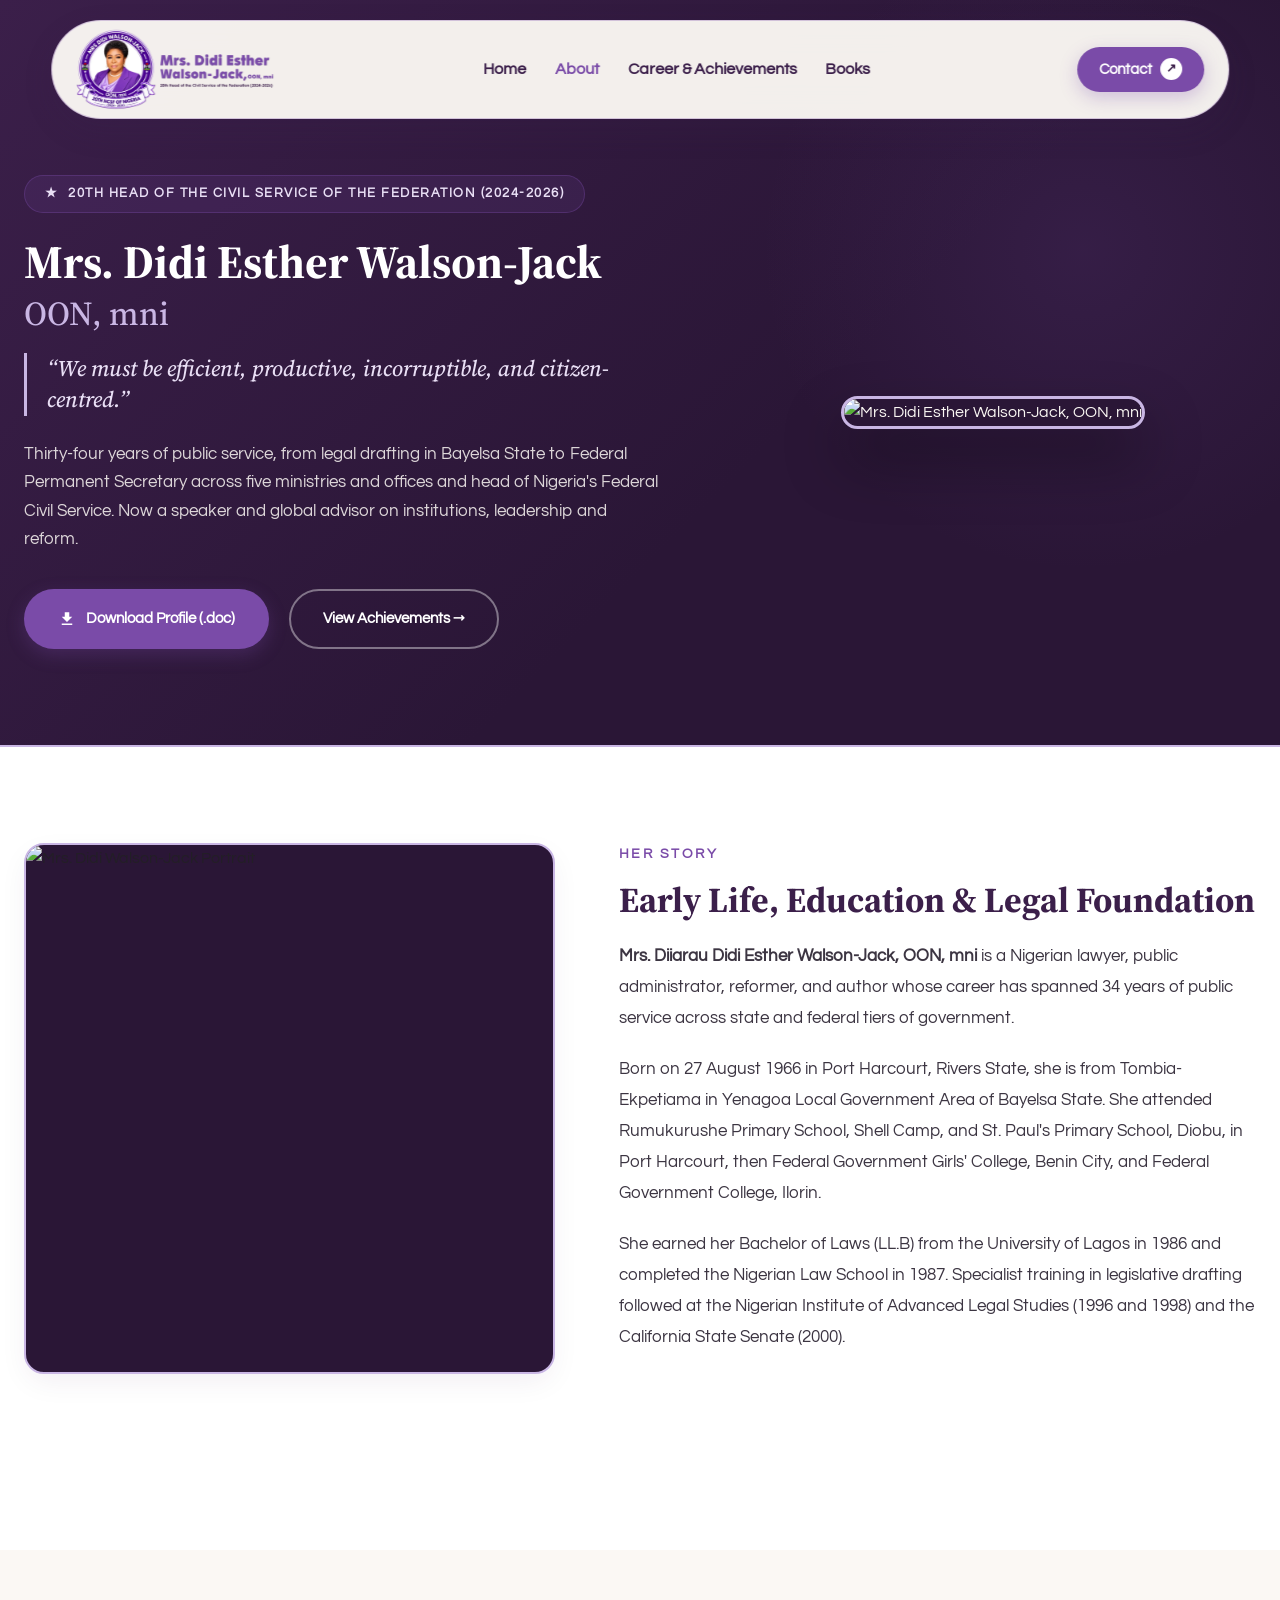
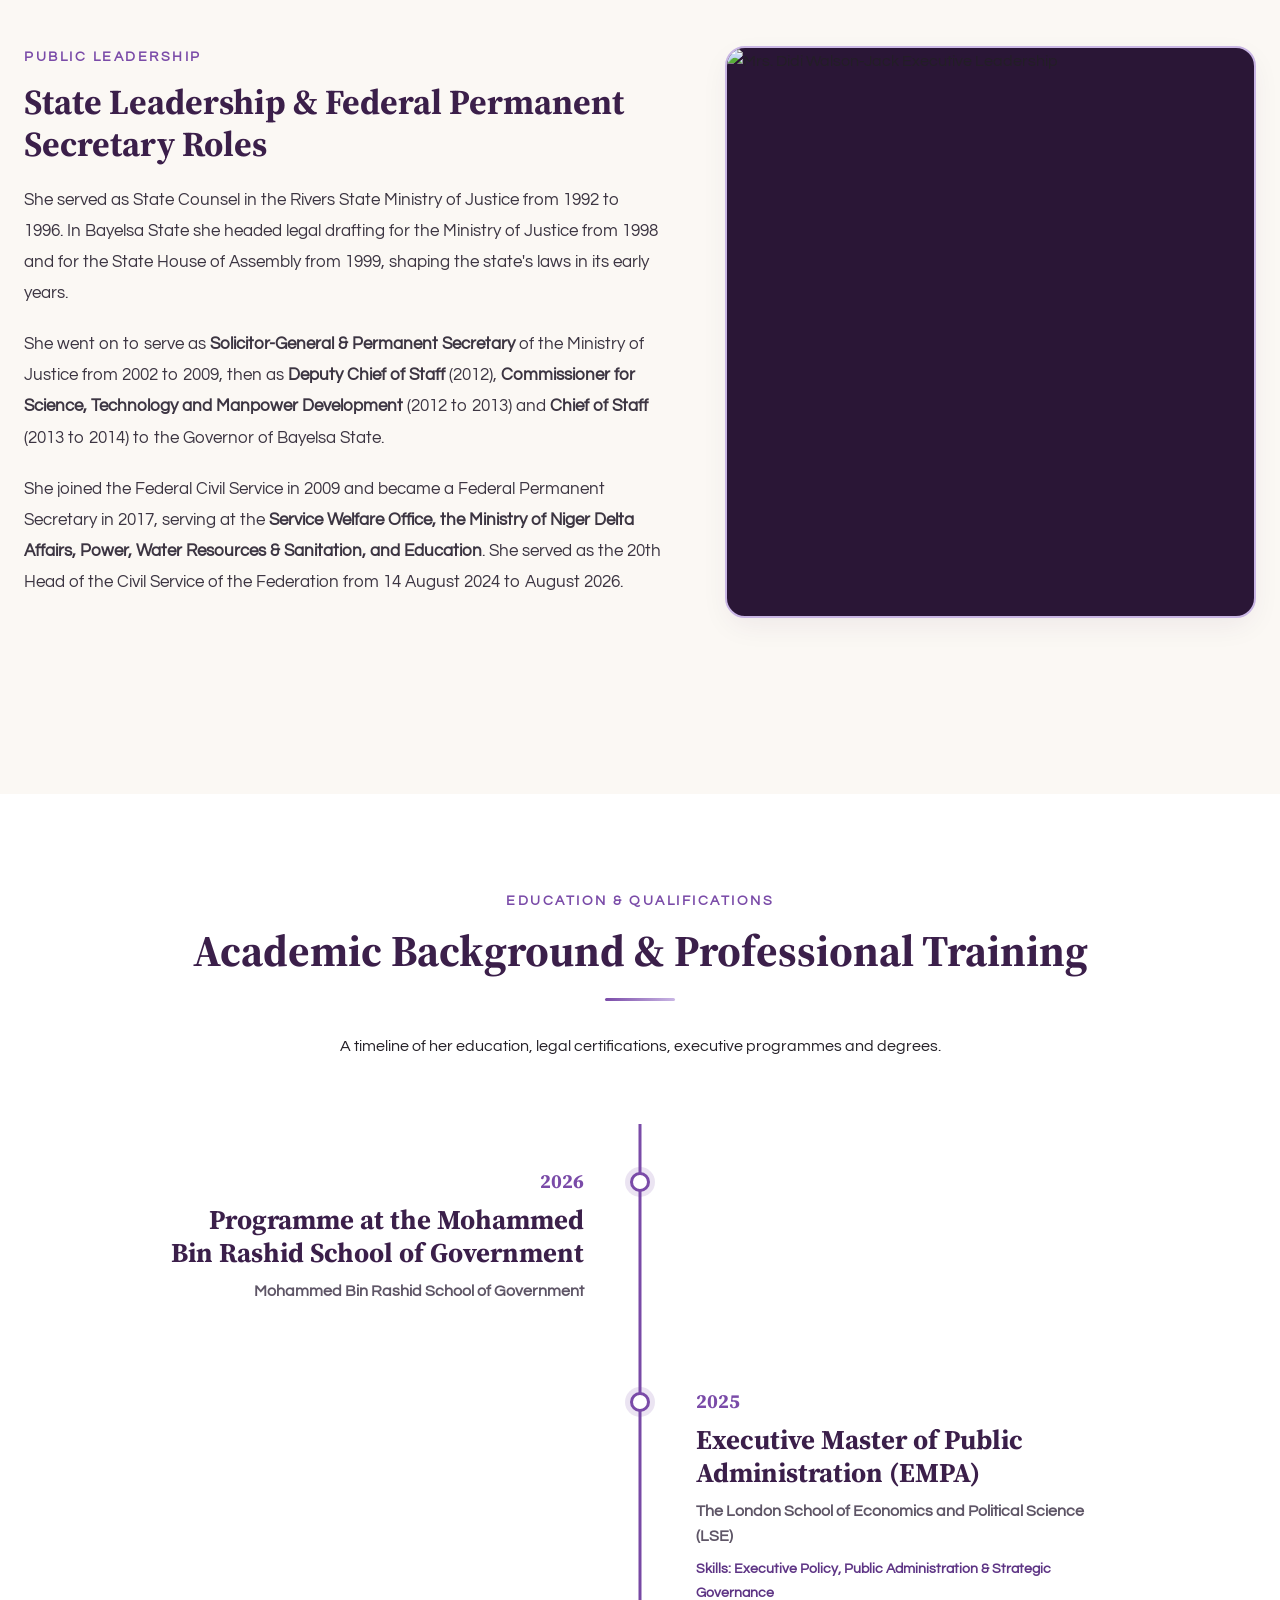
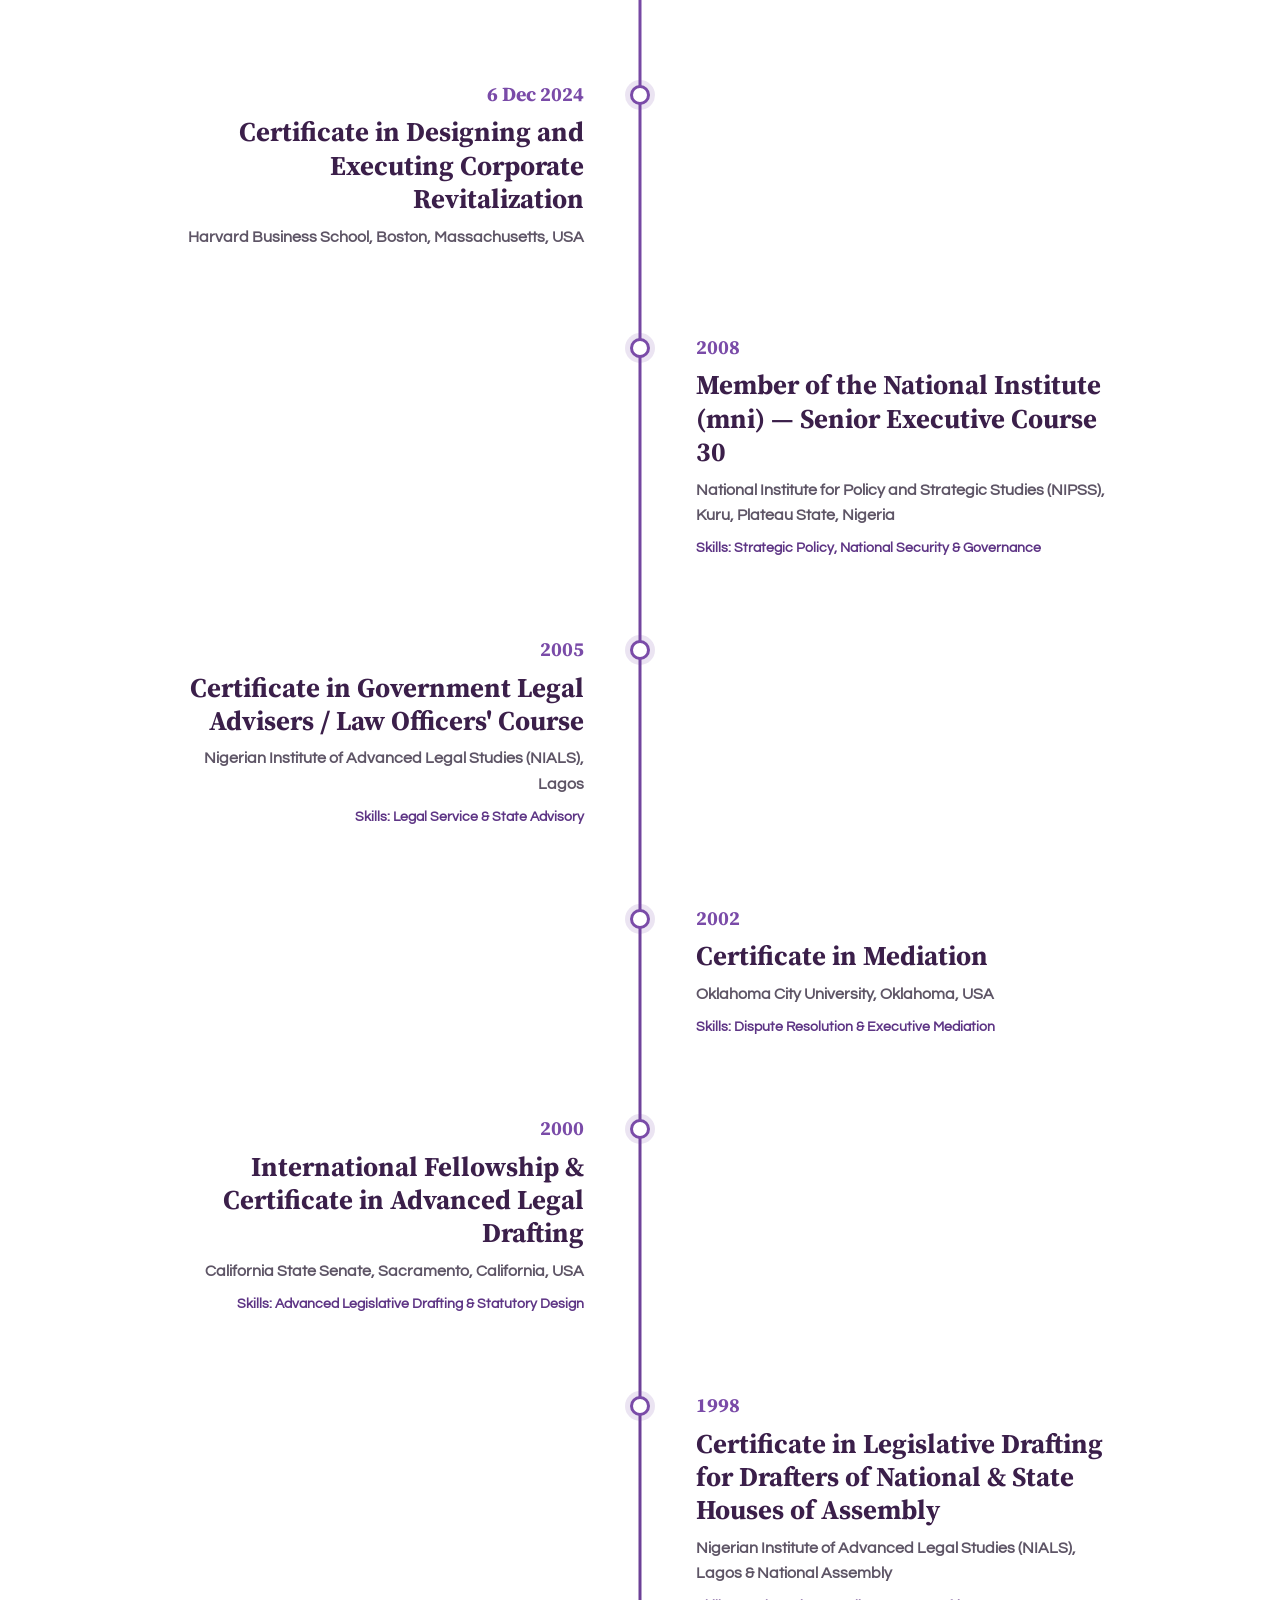
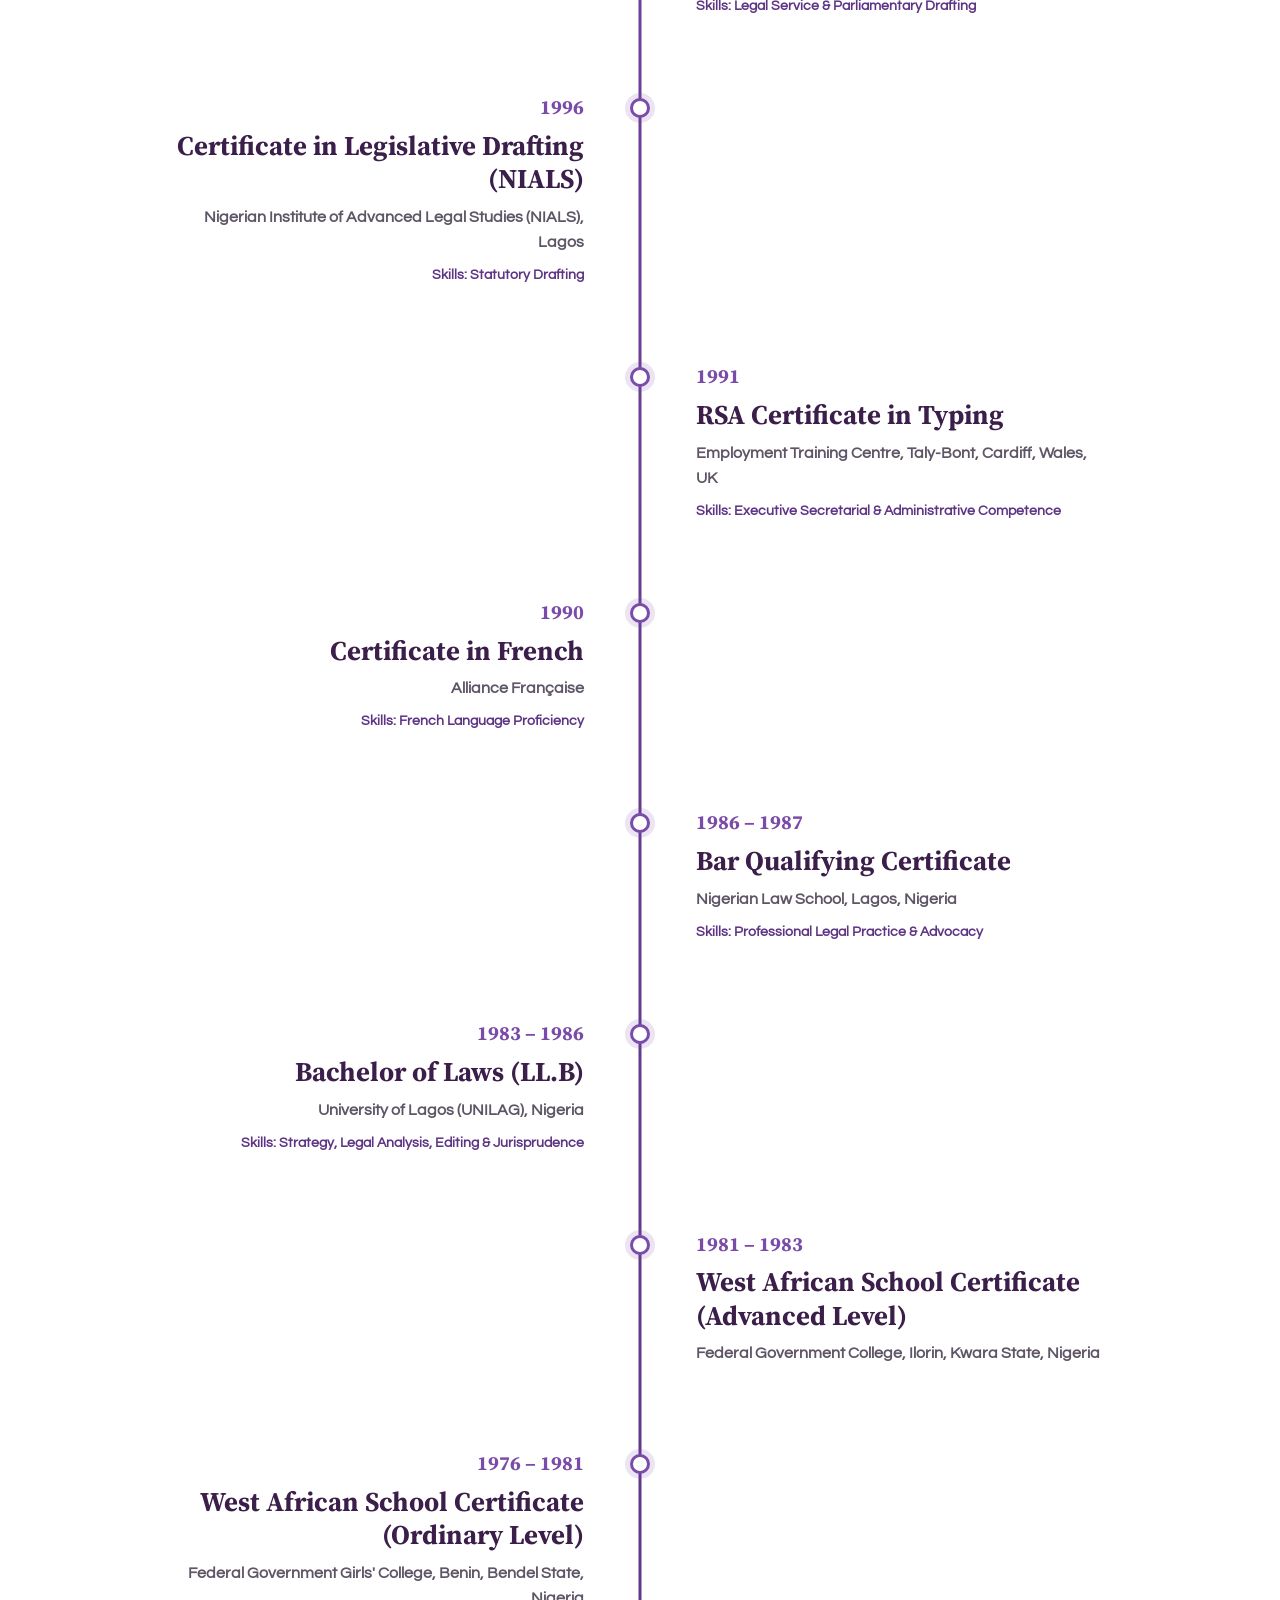
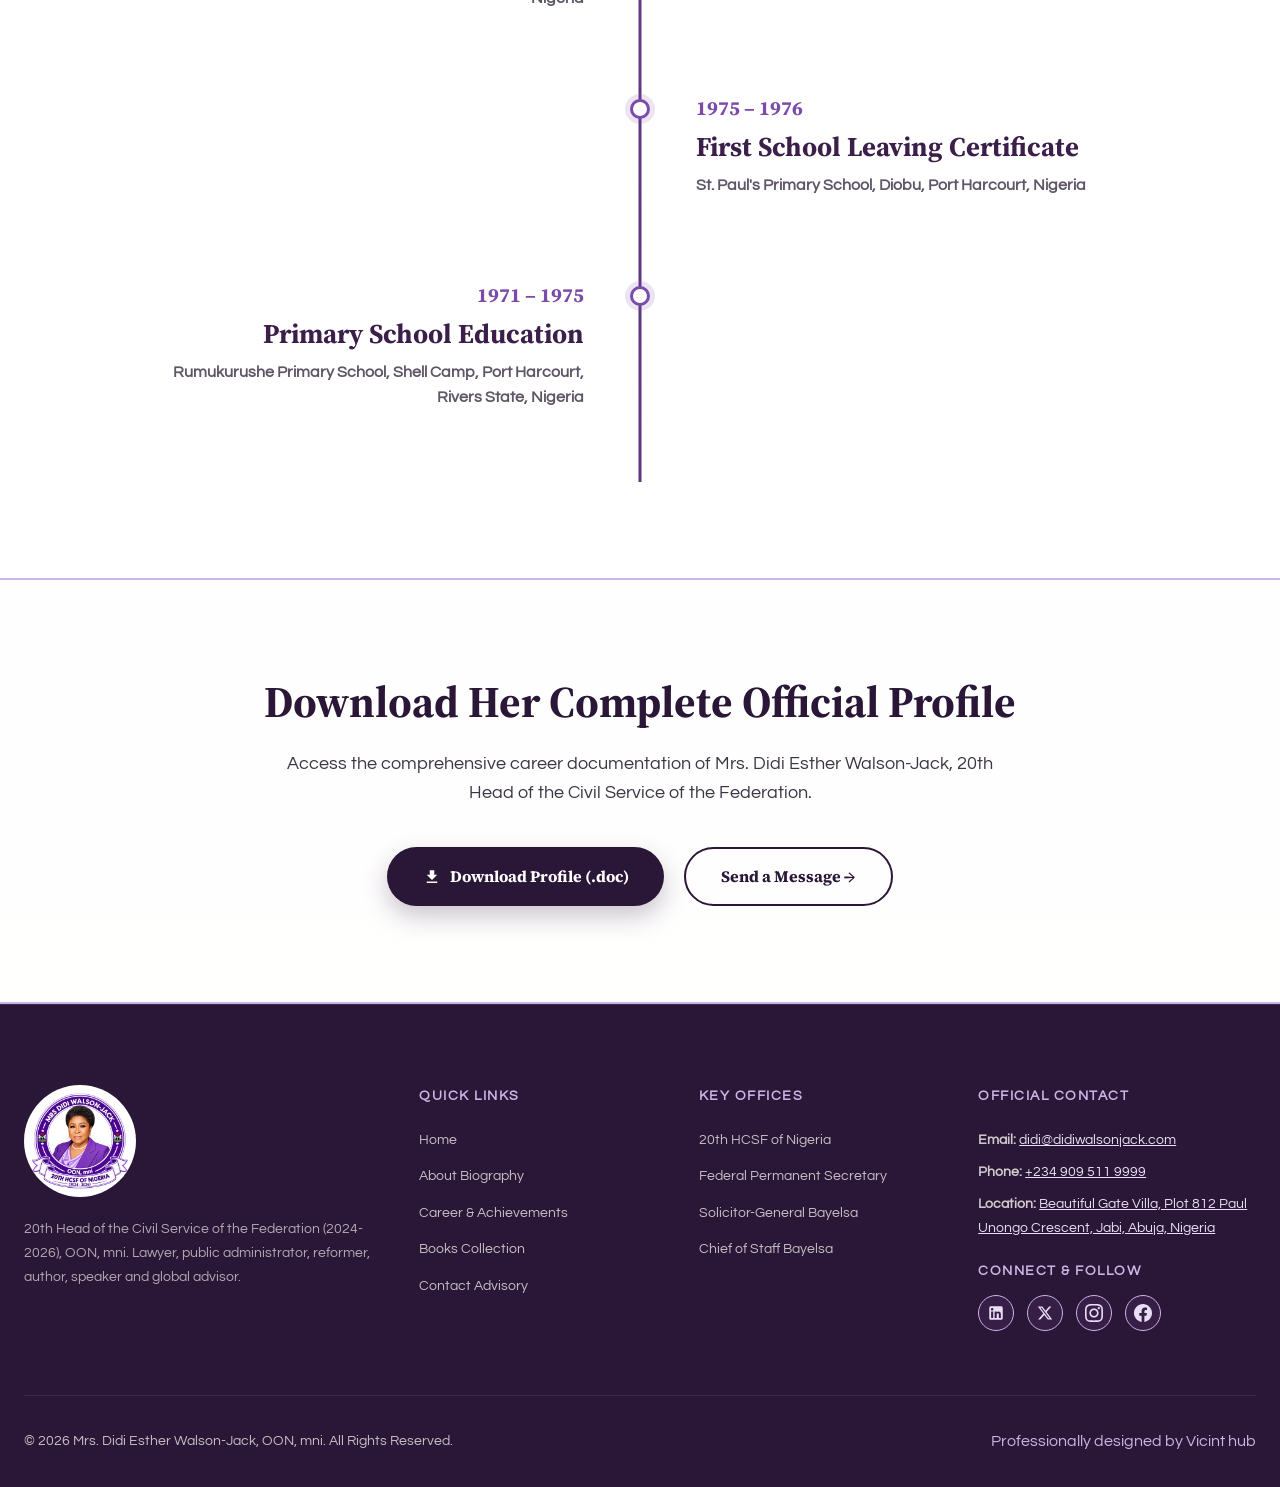
==== about.html @ d2c4a3b8 "Apply approved content corrections, services rewrite and contact details Co-Authored-By: Claude Sonn" ====
<!DOCTYPE html>
<html lang="en">
<head>
  <meta charset="UTF-8" />
  <meta name="viewport" content="width=device-width, initial-scale=1.0" />
  <title>About Mrs. Didi Esther Walson-Jack, OON, mni | 20th Head of the Civil Service of the Federation (2024-2026)</title>

  <!-- FAVICON & WEB CLIP -->
  <link rel="icon" href="/assets/Logos/favicon.ico" sizes="any" />
  <link rel="icon" type="image/png" sizes="32x32" href="/assets/Logos/favicon-32.png" />
  <link rel="icon" type="image/png" sizes="192x192" href="/assets/Logos/favicon-192.png" />
  <link rel="apple-touch-icon" href="/assets/Logos/favicon-180.png" />
  <meta name="description" content="Official biography of Mrs. Didi Esther Walson-Jack, OON, mni, 20th Head of the Civil Service of the Federation of Nigeria (2024-2026). Thirty-four years of public service across state and federal government." />
  <meta name="keywords" content="Didi Walson-Jack biography, HCSF profile, Bayelsa Solicitor-General, Federal Permanent Secretary, NIPSS mni, UNILAG law, LSE, Harvard Business School, Mohammed Bin Rashid School of Government" />

  <!-- Google Fonts: Source Serif 4 (headings) and Questrial (free stand-in for Century Gothic) -->
  <link rel="preconnect" href="https://fonts.googleapis.com">
  <link rel="preconnect" href="https://fonts.gstatic.com" crossorigin>
  <link href="https://fonts.googleapis.com/css2?family=Questrial&family=Source+Serif+4:wght@400;600;700&display=swap" rel="stylesheet">

  <style>
    /* ==========================================================================
       DESIGN SYSTEM & CSS VARIABLES
       ========================================================================== */
    :root {
      /* Rich Emerald Green Primary Theme (#3B1F4A) */
      --navy-primary: #3B1F4A;
      --navy-deep: #2A1636;
      --navy-light: #7A4BA8;

      /* Gold Accent Palette (Preserved) */
      --gold-primary: #7A4BA8;
      --gold-light: #C9B6E4;
      --gold-dark: #5E3585;
      --parchment: #FBF8F4;
      --parchment-light: #FBF8F4;

      /* Secondary Palette */
      --forest-reform: #3B1F4A;
      --deep-rose: #B03A63;
      --niger-blue: #7A4BA8;

      /* Text Colors */
      --text-dark: #231F26;
      --text-muted: #5E5566;

      /* Typography: Source Serif 4 for headings, Century Gothic for body */
      --font-heading: 'Source Serif 4', Georgia, serif;
      --font-body: 'Century Gothic', 'URW Gothic', 'Questrial', 'Avant Garde', sans-serif;
      --transition-smooth: all 0.3s cubic-bezier(0.4, 0, 0.2, 1);
      --shadow-card: 0 10px 30px -5px rgba(59,31,74, 0.08);
      --shadow-hover: 0 20px 40px -10px rgba(59,31,74, 0.16);
      --shadow-gold: 0 10px 25px -5px rgba(122,75,168, 0.25);
    }

    *, *::before, *::after { box-sizing: border-box; margin: 0; padding: 0; }
    html { scroll-behavior: smooth; font-size: 16px; }
    body { font-family: var(--font-body); background-color: var(--parchment-light); color: var(--text-dark); line-height: 1.7; overflow-x: hidden; }
    h1, h2, h3, h4, h5, h6 { font-family: var(--font-heading); font-weight: 700; line-height: 1.2; color: var(--navy-primary); }
    a { color: inherit; text-decoration: none; transition: var(--transition-smooth); }
    img { max-width: 100%; height: auto; display: block; }
    .container { width: 100%; max-width: 1280px; margin: 0 auto; padding: 0 1.5rem; }
    .section { padding: 6rem 0; }
    .bg-parchment { background-color: var(--parchment); }
    .bg-white { background-color: #FFFFFF !important; }
    .text-center { text-align: center; }
    .text-gold { color: var(--gold-primary); }

    .section-subtitle {
      font-size: 0.85rem; font-weight: 700; text-transform: uppercase; letter-spacing: 2.5px; color: var(--gold-primary); margin-bottom: 0.75rem; display: block;
    }
    .section-title { font-size: 2.75rem; color: var(--navy-primary); margin-bottom: 1.25rem; }
    .divider-gold { width: 70px; height: 3px; background: linear-gradient(90deg, var(--gold-primary), var(--gold-light)); margin: 1rem auto 2rem; border-radius: 2px; }

    /* Buttons */
    .btn {
      display: inline-flex; align-items: center; justify-content: center; gap: 0.6rem; padding: 0.95rem 2rem; border-radius: 50px; font-weight: 600; font-size: 0.95rem; cursor: pointer; transition: var(--transition-smooth); border: 2px solid transparent; white-space: nowrap;
    }
    .btn-gold { background: linear-gradient(135deg, var(--gold-primary), var(--gold-dark)); color: #FFFFFF; box-shadow: var(--shadow-gold); }
    .btn-gold:hover { background: linear-gradient(135deg, var(--gold-light), var(--gold-primary)); transform: translateY(-3px); }
    .btn-outline-gold { background: transparent; color: var(--navy-primary); border-color: var(--gold-primary); }
    .btn-outline-gold:hover { background: var(--gold-primary); color: #FFFFFF; transform: translateY(-3px); }
    .btn-outline-white { background: transparent; color: #FFFFFF; border-color: rgba(255, 255, 255, 0.4); }
    .btn-outline-white:hover { background: rgba(255, 255, 255, 0.15); border-color: var(--gold-light); color: var(--gold-light); transform: translateY(-3px); }

    /* Header & Navigation */
    .header {
      position: fixed;
      top: 1.25rem;
      left: 50%;
      transform: translateX(-50%);
      width: 92%;
      max-width: 1200px;
      z-index: 1000;
      background: rgba(42,22,54, 0.94);
      backdrop-filter: blur(16px);
      -webkit-backdrop-filter: blur(16px);
      border: 1.5px solid rgba(122,75,168, 0.4);
      border-radius: 50px;
      padding: 0.6rem 1.75rem;
      box-shadow: 0 20px 40px rgba(0, 0, 0, 0.35), 0 0 20px rgba(122,75,168, 0.15);
      transition: transform 0.4s cubic-bezier(0.4, 0, 0.2, 1), opacity 0.4s ease, background 0.3s ease;
    }

    .header.nav-hidden {
      transform: translate(-50%, -160%);
      opacity: 0;
      pointer-events: none;
    }

    .nav-container { display: flex; align-items: center; justify-content: space-between; width: 100%; height: 52px; padding: 0; }
    .brand-logo { display: flex; align-items: center; gap: 0.85rem; text-decoration: none; }
    .brand-logo-img { width: 185px; height: auto; max-height: 60px; object-fit: contain; }
    .brand-text-title { font-family: var(--font-heading); font-size: 1.2rem; font-weight: 700; color: #FFFFFF; line-height: 1.1; letter-spacing: 0.5px; }
    .brand-text-subtitle { font-size: 0.65rem; font-weight: 600; color: var(--gold-primary); letter-spacing: 1.5px; text-transform: uppercase; margin-top: 1px; }
    .nav-menu { display: flex; align-items: center; gap: 1.8rem; list-style: none; }
    .nav-link { font-size: 1.02rem; font-weight: 600; color: rgba(251,248,244, 0.85); position: relative; padding: 0.3rem 0; transition: var(--transition-smooth); }
    .nav-link:hover, .nav-link.active { color: var(--gold-light); }

    .nav-cta-btn { display: inline-flex; align-items: center; gap: 0.5rem; padding: 0.6rem 1.35rem; border-radius: 50px; background: linear-gradient(135deg, var(--gold-primary), var(--gold-dark)); color: #FFFFFF; font-size: 0.95rem; font-weight: 700; box-shadow: 0 4px 15px rgba(122,75,168, 0.3); transition: var(--transition-smooth); border: none; }
    .nav-cta-btn:hover { background: linear-gradient(135deg, var(--gold-light), var(--gold-primary)); transform: translateY(-2px); box-shadow: 0 8px 20px rgba(122,75,168, 0.45); }
    .nav-cta-icon { width: 22px; height: 22px; border-radius: 50%; background: #FFFFFF; color: var(--navy-primary); display: flex; align-items: center; justify-content: center; font-size: 0.75rem; font-weight: 800; }

    .mobile-toggle { display: none; background: rgba(255,255,255,0.1); border: 1px solid var(--gold-primary); color: var(--gold-light); width: 40px; height: 40px; border-radius: 50%; font-size: 1.2rem; cursor: pointer; align-items: center; justify-content: center; }
    .mobile-drawer { position: fixed; top: 5.5rem; left: 50%; transform: translateX(-50%); width: 90%; max-width: 480px; background: var(--navy-deep); border: 1.5px solid var(--gold-primary); border-radius: 20px; padding: 1.75rem; display: none; flex-direction: column; gap: 1.25rem; z-index: 999; box-shadow: 0 25px 50px rgba(0,0,0,0.6); }
    .mobile-drawer.open { display: flex; }
    @media (max-width: 992px) { .nav-menu { display: none; } .mobile-toggle { display: flex; } }

    /* HERO SECTION */
    .hero {
      padding-top: 140px;
      padding-bottom: 6rem;
      background: linear-gradient(135deg, var(--navy-primary) 0%, #2A1636 60%, var(--navy-deep) 100%);
      color: var(--parchment);
      position: relative;
      overflow: hidden;
      border-bottom: 2px solid var(--gold-primary);
    }

    .hero::before {
      content: '';
      position: absolute;
      top: -10%;
      right: -10%;
      width: 650px;
      height: 650px;
      background: radial-gradient(circle, rgba(122,75,168, 0.14) 0%, transparent 70%);
      pointer-events: none;
    }

    .hero-grid {
      display: grid;
      grid-template-columns: 1.1fr 0.9fr;
      gap: 4rem;
      align-items: center;
    }

    @media (max-width: 992px) {
      .hero-grid {
        grid-template-columns: 1fr;
        gap: 3rem;
        text-align: center;
      }
    }

    .hero-badge {
      display: inline-flex;
      align-items: center;
      gap: 0.6rem;
      padding: 0.45rem 1.25rem;
      border-radius: 50px;
      background: rgba(122,75,168, 0.15);
      border: 1px solid rgba(122,75,168, 0.35);
      color: var(--gold-light);
      font-size: 0.8rem;
      font-weight: 600;
      letter-spacing: 1.5px;
      text-transform: uppercase;
      margin-bottom: 1.5rem;
    }

    .hero-title {
      font-size: 3.5rem;
      font-weight: 700;
      color: #FFFFFF;
      line-height: 1.12;
      margin-bottom: 1.25rem;
    }

    .hero-title span {
      color: var(--gold-primary);
      display: block;
      font-weight: 500;
      font-size: 2.1rem;
      margin-top: 0.4rem;
    }

    @media (max-width: 768px) {
      .hero-title { font-size: 2.5rem; }
      .hero-title span { font-size: 1.6rem; }
    }

    .hero-tagline {
      font-family: var(--font-heading);
      font-size: 1.4rem;
      font-style: italic;
      color: var(--gold-light);
      margin-bottom: 1.5rem;
      line-height: 1.4;
      border-left: 3px solid var(--gold-primary);
      padding-left: 1.25rem;
    }

    @media (max-width: 992px) {
      .hero-tagline {
        border-left: none;
        border-bottom: 2px solid var(--gold-primary);
        padding-bottom: 1rem;
        padding-left: 0;
      }
    }

    .hero-bio {
      font-size: 1.05rem;
      color: rgba(251,248,244, 0.85);
      margin-bottom: 2.2rem;
      max-width: 640px;
    }

    .hero-cta-group {
      display: flex;
      flex-wrap: wrap;
      gap: 1.25rem;
    }

    @media (max-width: 992px) {
      .hero-cta-group { justify-content: center; }
    }

    /* Hero Portrait Frame */
    .portrait-wrapper {
      position: relative;
      max-width: 460px;
      margin: 0 auto;
    }

    .portrait-card {
      position: relative;
      border-radius: 24px;
      overflow: hidden;
      border: 3px solid var(--gold-primary);
      box-shadow: 0 30px 60px rgba(0, 0, 0, 0.4);
      background: var(--navy-deep);
    }

    .portrait-img {
      width: 100%;
      height: 560px;
      object-fit: cover;
      object-position: center 15%;
      transition: var(--transition-smooth);
    }

    .portrait-card:hover .portrait-img {
      transform: scale(1.03);
    }

    /* Floating Stats Pill */
    .floating-pill {
      position: absolute;
      bottom: -25px;
      left: -25px;
      background: rgba(42,22,54, 0.96);
      backdrop-filter: blur(12px);
      border: 1.5px solid var(--gold-primary);
      padding: 1.1rem 1.6rem;
      border-radius: 18px;
      box-shadow: 0 15px 35px rgba(0,0,0,0.4);
      display: flex;
      align-items: center;
      gap: 1rem;
    }

    @media (max-width: 576px) {
      .floating-pill {
        position: relative;
        bottom: 0;
        left: 0;
        margin-top: 1.5rem;
        justify-content: center;
      }
    }

    .floating-pill-number {
      font-family: var(--font-heading);
      font-size: 2.4rem;
      font-weight: 700;
      color: var(--gold-primary);
      line-height: 1;
    }

    .floating-pill-text {
      font-size: 0.78rem;
      font-weight: 600;
      color: var(--parchment);
      text-transform: uppercase;
      letter-spacing: 1px;
      line-height: 1.3;
    }

    /* Profile Alternating Section Layout */
    .profile-section-grid {
      display: grid; grid-template-columns: 1fr 1.2fr; gap: 4rem; align-items: stretch; margin-bottom: 5rem;
    }
    .profile-section-grid.reverse {
      grid-template-columns: 1.2fr 1fr;
    }
    @media (max-width: 992px) {
      .profile-section-grid, .profile-section-grid.reverse {
        grid-template-columns: 1fr; gap: 3rem; align-items: flex-start;
      }
    }

    .profile-img-card {
      position: relative; border-radius: 20px; overflow: hidden; border: 2px solid var(--gold-primary); box-shadow: var(--shadow-card); background: var(--navy-deep); height: 100%; min-height: 420px; display: flex;
    }
    .profile-img-card img {
      width: 100%; height: 100%; object-fit: cover; object-position: center top; transition: var(--transition-smooth);
    }
    .profile-img-card:hover img { transform: scale(1.03); }

    .profile-content-card {
      background: transparent; border-radius: 0; padding: 0; box-shadow: none; border: none; display: flex; flex-direction: column; justify-content: center;
    }
    .profile-paragraph { font-size: 1.05rem; color: #3C3542; margin-bottom: 1.25rem; line-height: 1.85; }

    /* ==========================================================================
       EDUCATION VERTICAL CENTER LINE TIMELINE (PURE WHITE BACKGROUND)
       ========================================================================== */
    .edu-timeline-section {
      background-color: #FFFFFF !important;
      padding: 6rem 0;
      position: relative;
    }

    .edu-timeline-wrapper {
      position: relative;
      max-width: 1050px;
      margin: 4rem auto 0;
      padding: 1rem 0;
    }

    /* Center Vertical Line */
    .edu-timeline-wrapper::before {
      content: '';
      position: absolute;
      top: 0;
      bottom: 0;
      left: 50%;
      width: 3px;
      background: linear-gradient(180deg, var(--gold-primary) 0%, var(--gold-dark) 100%);
      transform: translateX(-50%);
    }

    .edu-timeline-row {
      position: relative;
      width: 50%;
      padding: 1.5rem 3.5rem;
      margin-bottom: 1.5rem;
    }

    .edu-timeline-row.left {
      left: 0;
      text-align: right;
    }

    .edu-timeline-row.right {
      left: 50%;
      text-align: left;
    }

    /* Circle Node Markers on Center Line */
    .edu-timeline-row::after {
      content: '';
      position: absolute;
      top: 2rem;
      width: 20px;
      height: 20px;
      border-radius: 50%;
      background: #FFFFFF;
      border: 3.5px solid var(--gold-primary);
      box-shadow: 0 0 0 5px rgba(122,75,168, 0.15);
      z-index: 2;
    }

    .edu-timeline-row.left::after {
      right: -10px;
    }

    .edu-timeline-row.right::after {
      left: -10px;
    }

    /* Content Styling */
    .edu-row-year {
      font-family: var(--font-heading);
      font-size: 1.25rem;
      font-weight: 700;
      color: var(--gold-primary);
      display: inline-block;
      margin-bottom: 0.3rem;
    }

    .edu-row-title {
      font-family: var(--font-heading);
      font-size: 1.7rem;
      font-weight: 700;
      color: var(--navy-primary);
      line-height: 1.22;
      margin-bottom: 0.6rem;
    }

    .edu-row-institution {
      font-size: 0.98rem;
      font-weight: 600;
      color: #5E5566;
      line-height: 1.6;
      margin-bottom: 0.5rem;
    }

    .edu-row-details {
      font-size: 0.88rem;
      color: var(--gold-dark);
      font-weight: 600;
    }

    /* Responsive adjustments */
    @media (max-width: 850px) {
      .edu-timeline-wrapper::before {
        left: 24px;
      }

      .edu-timeline-row {
        width: 100%;
        padding-left: 65px;
        padding-right: 1.5rem;
        text-align: left !important;
      }

      .edu-timeline-row.left, .edu-timeline-row.right {
        left: 0;
      }

      .edu-timeline-row.left::after, .edu-timeline-row.right::after {
        left: 14px;
        right: auto;
      }
    }

    /* CALL TO ACTION BANNER (BACKGROUND IMAGE WITH WHITE OVERLAY) */
    .cta-banner {
      position: relative;
      background-image: url('https://res.cloudinary.com/pwkdspnn/image/upload/f_auto,q_auto:good,w_1000/v1787829049/mrs_didi-_croped_landscape.webp');
      background-size: cover;
      background-position: center 30%;
      background-repeat: no-repeat;
      padding: 6rem 0;
      text-align: center;
      border-top: 2px solid var(--gold-primary);
      border-bottom: 2px solid var(--gold-primary);
      overflow: hidden;
    }

    .cta-banner::before {
      content: '';
      position: absolute;
      top: 0;
      left: 0;
      right: 0;
      bottom: 0;
      background: linear-gradient(180deg, rgba(255, 255, 255, 0.88) 0%, rgba(255, 255, 255, 0.94) 100%);
      z-index: 1;
    }

    .cta-banner .container {
      position: relative;
      z-index: 2;
    }

    .cta-title {
      font-family: var(--font-heading);
      font-size: 2.75rem;
      font-weight: 700;
      color: #2A1636;
      margin-bottom: 1.25rem;
    }

    @media (max-width: 768px) {
      .cta-title { font-size: 2.1rem; }
    }

    .cta-text {
      font-size: 1.15rem;
      color: #3C3542;
      max-width: 720px;
      margin: 0 auto 2.5rem;
      line-height: 1.6;
    }

    .cta-btn-primary {
      background: #2A1636;
      color: #FFFFFF;
      padding: 0.85rem 2.2rem;
      border-radius: 50px;
      font-family: var(--font-heading);
      font-weight: 700;
      font-size: 1rem;
      text-decoration: none;
      box-shadow: 0 10px 25px rgba(42,22,54, 0.25);
      transition: var(--transition-smooth);
      display: inline-flex;
      align-items: center;
      gap: 0.6rem;
    }

    .cta-btn-primary:hover {
      background: #2A1636;
      transform: translateY(-3px);
      box-shadow: 0 15px 30px rgba(42,22,54, 0.35);
      color: #FFFFFF;
    }

    .cta-btn-secondary {
      background: transparent;
      color: #2A1636;
      border: 2px solid #2A1636;
      padding: 0.85rem 2.2rem;
      border-radius: 50px;
      font-family: var(--font-heading);
      font-weight: 700;
      font-size: 1rem;
      text-decoration: none;
      transition: var(--transition-smooth);
      display: inline-flex;
      align-items: center;
      gap: 0.6rem;
    }

    .cta-btn-secondary:hover {
      background: #2A1636;
      color: #FFFFFF;
      transform: translateY(-3px);
    }

    /* Footer */
    .footer { background: #2A1636; color: rgba(251,248,244, 0.7); padding-top: 5rem; padding-bottom: 2rem; font-size: 0.9rem; border-top: 1px solid rgba(122,75,168, 0.3); }
    .footer-grid { display: grid; grid-template-columns: 1.5fr 1fr 1fr 1.2fr; gap: 3rem; margin-bottom: 4rem; }
    @media (max-width: 992px) { .footer-grid { grid-template-columns: 1fr 1fr; } }
    @media (max-width: 576px) { .footer-grid { grid-template-columns: 1fr; } }
    .footer-links { list-style: none; display: flex; flex-direction: column; gap: 0.75rem; }
    .footer-link { color: rgba(251,248,244, 0.75); }
    .footer-link:hover { color: var(--gold-light); }
  
    /* PARAGRAPH FONT WEIGHT INCREASED BY +100 (REGULAR 400 -> MEDIUM 500 / SEMI-BOLD 600) */
    body {
      font-weight: 500 !important;
    }
    p, .intro-paragraph, .card-hero-desc, .cta-text, .hero-slide-desc, .footer-brand-desc, .section-desc, .value-card p, .timeline-desc, .product-desc, .lead-paragraph, li {
      font-weight: 500 !important;
    }
    .intro-paragraph, .card-hero-desc, .lead-paragraph {
      font-weight: 600 !important;
    }

    
</style>
<style>
    /* GLOBAL WRAPPER FULL-FIT IMAGE FIX */
    .advisory-bento-img-box, .marquee-card, .intro-img-frame, .featured-book-img-box, .contact-portrait-frame, .portrait-frame {
      display: flex !important;
      flex-direction: column !important;
    }
    .advisory-bento-img, .marquee-img, .intro-img, .featured-book-img, .contact-portrait-img, .portrait-img {
      width: 100% !important;
      height: 100% !important;
      min-height: 100% !important;
      object-fit: cover !important;
      display: block !important;
      flex: 1 1 100% !important;
    }
</style>
  <!-- SEO & AEO META TAGS -->
  <link rel="canonical" href="https://didiwalsonjack.com/about" />
  <meta property="og:site_name" content="Mrs. Didi Esther Walson-Jack, OON, mni | Official Website" />
  <meta property="og:type" content="website" />
  <meta property="og:title" content="About Her & Public Leadership Journey | Mrs. Didi Walson-Jack, OON, mni" />
  <meta property="og:description" content="Explore the 34-year public service journey of Mrs. Didi Esther Walson-Jack, OON, mni, 20th Head of the Civil Service of the Federation of Nigeria (2024-2026), former Permanent Secretary, Solicitor-General, and Chief of Staff." />
  <meta property="og:url" content="https://didiwalsonjack.com/about" />
  <meta property="og:image" content="https://res.cloudinary.com/pwkdspnn/image/upload/f_auto,q_auto:good,w_1000/v1787818879/IMG_1929_h6dhus.webp" />
  <meta name="twitter:card" content="summary_large_image" />
  <meta name="twitter:site" content="@Didi_WalsonJack" />
  <meta name="twitter:title" content="About Her & Public Leadership Journey | Mrs. Didi Walson-Jack, OON, mni" />
  <meta name="twitter:description" content="Explore the 34-year public service journey of Mrs. Didi Esther Walson-Jack, OON, mni, 20th Head of the Civil Service of the Federation of Nigeria (2024-2026), former Permanent Secretary, Solicitor-General, and Chief of Staff." />
  <meta name="twitter:image" content="https://res.cloudinary.com/pwkdspnn/image/upload/f_auto,q_auto:good,w_1000/v1787818879/IMG_1929_h6dhus.webp" />

  <!-- SCHEMA.ORG JSON-LD STRUCTURED DATA (AEO & AI ENGINE OPTIMIZATION) -->
  <script type="application/ld+json">
  {
  "@context": "https://schema.org",
  "@type": "Person",
  "name": "Mrs. Didi Esther Walson-Jack, OON, mni",
  "alternateName": "Didi Walson-Jack",
  "jobTitle": "Former Head of the Civil Service of the Federation of Nigeria (2024-2026)",
  "alumniOf": [
    {"@type": "CollegeOrUniversity", "name": "University of Lagos"},
    {"@type": "CollegeOrUniversity", "name": "London School of Economics and Political Science"}
  ],
  "description": "20th Head of the Civil Service of the Federation of Nigeria (2024-2026). Lawyer, public administrator, reformer, author, speaker and global advisor with 34 years of public service.",
  "url": "https://didiwalsonjack.com/",
  "image": "https://res.cloudinary.com/pwkdspnn/image/upload/f_auto,q_auto:good,w_1000/v1787818879/IMG_1929_h6dhus.webp",
  "knowsAbout": [
    "Public Sector Transformation",
    "Federal Civil Service Reform",
    "Paperless System Implementation",
    "Service-Wise GPT AI Assistant",
    "FCSSIP25 Strategic Plan",
    "Executive Governance & Policy Advisory",
    "Executive Leadership Development"
  ],
  "sameAs": [
    "https://x.com/Didi_WalsonJack",
    "https://www.linkedin.com/in/didi-esther-walson-jack-mcipm-oon-mni-7285a22a6/",
    "https://www.facebook.com/didi.walsonjack/"
  ]
}
  </script>
<style>

    

</style>
<style>

    

</style>
<style>

    

</style>
  <style id="brand-overrides">
    /* ==========================================================================
       BRAND OVERRIDES (docs/BRAND.md): aubergine / amethyst palette, no gold.
       Dark sections re-point the accent tokens to lilac so text stays readable.
       ========================================================================== */
    :root { --aubergine:#3B1F4A; --night:#2A1636; --amethyst:#7A4BA8; --lilac:#C9B6E4; --mist:#E9DFF5; --blush:#F8E4EC; --rose:#B03A63; --ivory:#FBF8F4; --ink:#231F26; --ink-muted:#5E5566; }
    .hero, .page-banner, .footer, .cta-banner, .marquee-section, .portrait-card, .profile-img-card, .quote-banner-card,
    .hcsf-flagship-card, .card-bg-emerald, .bg-navy, .featured-book-img-box, .featured-cover-box, .product-cover-frame,
    .mobile-drawer, .stats-band, .stat-band { --gold-primary:#C9B6E4; --gold-light:#E9DFF5; --gold-dark:#C9B6E4; }
    /* Header: light pill so the lockup sits on ivory, as the brand book requires */
    .header { background: rgba(251,248,244,0.96); border: 1.5px solid rgba(122,75,168,0.28); box-shadow: 0 12px 30px rgba(59,31,74,0.16); padding: 0.45rem 1.5rem; }
    .nav-container { height: auto; min-height: 64px; }
    .brand-logo-img { width: 200px; max-width: 200px; max-height: none; height: auto; }
    .nav-link { color: var(--aubergine); }
    .nav-link:hover, .nav-link.active { color: var(--amethyst); }
    .mobile-toggle { background: #FFFFFF; border: 1px solid var(--amethyst); color: var(--aubergine); }
    .mobile-drawer { background: var(--ivory); border: 1.5px solid var(--amethyst); }
    .mobile-drawer .nav-link { color: var(--aubergine); }
    .hero, .page-banner { padding-top: 175px; }
    .btn-gold, .nav-cta-btn, .btn-pill-gold, .contact-submit-btn { background: #7A4BA8; color: #FFFFFF; box-shadow: 0 6px 18px rgba(122,75,168,0.28); }
    .btn-gold:hover, .nav-cta-btn:hover { background: #5E3585; color: #FFFFFF; }
    .footer-logo-disc { display: inline-flex; align-items: center; justify-content: center; width: 112px; height: 112px; border-radius: 50%; background: #FFFFFF; margin-bottom: 1.25rem; }
    .footer-logo-disc img { width: 96px; height: 96px; object-fit: contain; }
    .hero-title { font-size: 2.9rem; }
    @media (max-width: 768px) { .hero-title { font-size: 2.2rem; } }
    @media (max-width: 600px) { .nav-cta-btn { display: none; } .header { padding: 0.4rem 1rem; } .brand-logo-img { width: 170px; max-width: 170px; } }
    :focus-visible { outline: 2px solid var(--amethyst); outline-offset: 2px; }
  </style>
</head>
<body>

  <!-- HEADER -->
  <header class="header" id="navbar">
    <div class="container nav-container">
      <a href="/" class="brand-logo">
        <img decoding="async" src="/assets/Logos/walson-jack-lockup-horizontal.png" alt="Mrs. Didi Esther Walson-Jack, OON, mni — 20th Head of the Civil Service of the Federation (2024-2026)" class="brand-logo-img" width="200" height="83" />
      </a>

      <ul class="nav-menu">
        <li><a href="/" class="nav-link">Home</a></li>
        <li><a href="/about" class="nav-link active">About</a></li>
        <li><a href="/career" class="nav-link">Career & Achievements</a></li>
        <li><a href="/books" class="nav-link">Books</a></li>
      </ul>

      <div style="display: flex; align-items: center; gap: 0.8rem;">
        <a href="/contact" class="nav-cta-btn">
          Contact
          <span class="nav-cta-icon">↗</span>
        </a>
        <button class="mobile-toggle" id="mobileToggleBtn" aria-label="Toggle Menu">☰</button>
      </div>
    </div>

    <div class="mobile-drawer" id="mobileDrawer">
      <a href="/" class="nav-link">Home</a>
      <a href="/about" class="nav-link active">About</a>
      <a href="/career" class="nav-link">Career & Achievements</a>
      <a href="/books" class="nav-link">Books</a>
      <a href="/contact" class="btn btn-gold" style="text-align: center; margin-top: 1rem;">Contact ↗</a>
    </div>
  </header>

  <main>
    <!-- HERO SECTION -->
    <section class="hero">
      <div class="container">
        <div class="hero-grid">
          <div>
            <div class="hero-badge">
              <span>★</span> 20th Head of the Civil Service of the Federation (2024-2026)
            </div>
            <h1 class="hero-title">
              Mrs. Didi Esther Walson-Jack
              <span>OON, mni</span>
            </h1>
            <p class="hero-tagline">
              “We must be efficient, productive, incorruptible, and citizen-centred.”
            </p>
            <p class="hero-bio">
              Thirty-four years of public service, from legal drafting in Bayelsa State to Federal Permanent Secretary across five ministries and offices and head of Nigeria's Federal Civil Service. Now a speaker and global advisor on institutions, leadership and reform.
            </p>
            <div class="hero-cta-group">
              <a href="Profile of Mrs. Didi Walson-Jack - 13072026.doc" download class="btn btn-gold">
                <svg viewBox="0 0 24 24" style="width: 18px; height: 18px; fill: currentColor;"><path d="M19 9h-4V3H9v6H5l7 7 7-7zM5 18v2h14v-2H5z"/></svg>
                Download Profile (.doc)
              </a>
              <a href="/career" class="btn btn-outline-white">View Achievements →</a>
            </div>
          </div>

          <div class="portrait-wrapper">
            <div class="portrait-card">
              <!-- Primary Personal Portrait - Centered Framing -->
              <img decoding="async" src="https://res.cloudinary.com/pwkdspnn/image/upload/f_auto,q_auto:good,w_1000/v1787818879/IMG_1929_h6dhus.webp" alt="Mrs. Didi Esther Walson-Jack, OON, mni" class="portrait-img" />
            </div>
          </div>
        </div>
      </div>
    </section>

    

    <!-- SECTION 1 (Image Left / Text Right) -->
    <section class="section" style="background-color: #FFFFFF;">
      <div class="container">
        <div class="profile-section-grid">
          <div class="profile-img-card">
            <!-- Verified Cloudinary Portrait -->
            <img decoding="async" src="https://res.cloudinary.com/pwkdspnn/image/upload/f_auto,q_auto:good,w_1000/IMG_1939_lodyhv.webp" alt="Mrs. Didi Walson-Jack Portrait" />
          </div>

          <div class="profile-content-card">
            <span class="section-subtitle">Her Story</span>
            <h2 style="font-size: 2.2rem; color: var(--navy-primary); margin-bottom: 1.25rem;">
              Early Life, Education & Legal Foundation
            </h2>
            <p class="profile-paragraph">
              <strong>Mrs. Diiarau Didi Esther Walson-Jack, OON, mni</strong> is a Nigerian lawyer, public administrator, reformer, and author whose career has spanned 34 years of public service across state and federal tiers of government.
            </p>
            <p class="profile-paragraph">
              Born on 27 August 1966 in Port Harcourt, Rivers State, she is from Tombia-Ekpetiama in Yenagoa Local Government Area of Bayelsa State. She attended Rumukurushe Primary School, Shell Camp, and St. Paul's Primary School, Diobu, in Port Harcourt, then Federal Government Girls' College, Benin City, and Federal Government College, Ilorin.
            </p>
            <p class="profile-paragraph">
              She earned her Bachelor of Laws (LL.B) from the University of Lagos in 1986 and completed the Nigerian Law School in 1987. Specialist training in legislative drafting followed at the Nigerian Institute of Advanced Legal Studies (1996 and 1998) and the California State Senate (2000).
            </p>
          </div>
        </div>
      </div>
    </section>

    <!-- SECTION 2 (Text Left / Image Right) -->
    <section class="section bg-parchment">
      <div class="container">
        <div class="profile-section-grid reverse">
          <div class="profile-content-card">
            <span class="section-subtitle">Public Leadership</span>
            <h2 style="font-size: 2.2rem; color: var(--navy-primary); margin-bottom: 1.25rem;">
              State Leadership & Federal Permanent Secretary Roles
            </h2>
            <p class="profile-paragraph">
              She served as State Counsel in the Rivers State Ministry of Justice from 1992 to 1996. In Bayelsa State she headed legal drafting for the Ministry of Justice from 1998 and for the State House of Assembly from 1999, shaping the state's laws in its early years.
            </p>
            <p class="profile-paragraph">
              She went on to serve as <strong>Solicitor-General &amp; Permanent Secretary</strong> of the Ministry of Justice from 2002 to 2009, then as <strong>Deputy Chief of Staff</strong> (2012), <strong>Commissioner for Science, Technology and Manpower Development</strong> (2012 to 2013) and <strong>Chief of Staff</strong> (2013 to 2014) to the Governor of Bayelsa State.
            </p>
            <p class="profile-paragraph">
              She joined the Federal Civil Service in 2009 and became a Federal Permanent Secretary in 2017, serving at the <strong>Service Welfare Office, the Ministry of Niger Delta Affairs, Power, Water Resources &amp; Sanitation, and Education</strong>. She served as the 20th Head of the Civil Service of the Federation from 14 August 2024 to August 2026.
            </p>
          </div>

          <div class="profile-img-card">
            <!-- Verified Cloudinary Portrait -->
            <img decoding="async" src="https://res.cloudinary.com/pwkdspnn/image/upload/f_auto,q_auto:good,w_1000/IMG_1937_uvs4yz.webp" alt="Mrs. Didi Walson-Jack Executive Leadership" />
          </div>
        </div>
      </div>
    </section>

    <!-- ACADEMIC & EXECUTIVE EDUCATION CHRONICLE (WHITE BACKGROUND VERTICAL TIMELINE LAYOUT) -->
    <section class="edu-timeline-section">
      <div class="container">
        <div class="text-center">
          <span class="section-subtitle">Education & Qualifications</span>
          <h2 class="section-title">Academic Background & Professional Training</h2>
          <div class="divider-gold"></div>
          <p class="section-desc" style="max-width: 700px; margin: 0 auto;">
            A timeline of her education, legal certifications, executive programmes and degrees.
          </p>
        </div>

        <!-- VERTICAL CENTER LINE TIMELINE WRAPPER -->
        <div class="edu-timeline-wrapper">

          <div class="edu-timeline-row left">
            <span class="edu-row-year">2026</span>
            <h3 class="edu-row-title">Programme at the Mohammed Bin Rashid School of Government</h3>
            <div class="edu-row-institution">Mohammed Bin Rashid School of Government</div>
          </div>

          <div class="edu-timeline-row right">
            <span class="edu-row-year">2025</span>
            <h3 class="edu-row-title">Executive Master of Public Administration (EMPA)</h3>
            <div class="edu-row-institution">The London School of Economics and Political Science (LSE)</div>
            <div class="edu-row-details">Skills: Executive Policy, Public Administration &amp; Strategic Governance</div>
          </div>

          <div class="edu-timeline-row left">
            <span class="edu-row-year">6 Dec 2024</span>
            <h3 class="edu-row-title">Certificate in Designing and Executing Corporate Revitalization</h3>
            <div class="edu-row-institution">Harvard Business School, Boston, Massachusetts, USA</div>
          </div>

          <div class="edu-timeline-row right">
            <span class="edu-row-year">2008</span>
            <h3 class="edu-row-title">Member of the National Institute (mni) — Senior Executive Course 30</h3>
            <div class="edu-row-institution">National Institute for Policy and Strategic Studies (NIPSS), Kuru, Plateau State, Nigeria</div>
            <div class="edu-row-details">Skills: Strategic Policy, National Security &amp; Governance</div>
          </div>

          <div class="edu-timeline-row left">
            <span class="edu-row-year">2005</span>
            <h3 class="edu-row-title">Certificate in Government Legal Advisers / Law Officers' Course</h3>
            <div class="edu-row-institution">Nigerian Institute of Advanced Legal Studies (NIALS), Lagos</div>
            <div class="edu-row-details">Skills: Legal Service &amp; State Advisory</div>
          </div>

          <div class="edu-timeline-row right">
            <span class="edu-row-year">2002</span>
            <h3 class="edu-row-title">Certificate in Mediation</h3>
            <div class="edu-row-institution">Oklahoma City University, Oklahoma, USA</div>
            <div class="edu-row-details">Skills: Dispute Resolution &amp; Executive Mediation</div>
          </div>

          <div class="edu-timeline-row left">
            <span class="edu-row-year">2000</span>
            <h3 class="edu-row-title">International Fellowship &amp; Certificate in Advanced Legal Drafting</h3>
            <div class="edu-row-institution">California State Senate, Sacramento, California, USA</div>
            <div class="edu-row-details">Skills: Advanced Legislative Drafting &amp; Statutory Design</div>
          </div>

          <div class="edu-timeline-row right">
            <span class="edu-row-year">1998</span>
            <h3 class="edu-row-title">Certificate in Legislative Drafting for Drafters of National &amp; State Houses of Assembly</h3>
            <div class="edu-row-institution">Nigerian Institute of Advanced Legal Studies (NIALS), Lagos &amp; National Assembly</div>
            <div class="edu-row-details">Skills: Legal Service &amp; Parliamentary Drafting</div>
          </div>

          <div class="edu-timeline-row left">
            <span class="edu-row-year">1996</span>
            <h3 class="edu-row-title">Certificate in Legislative Drafting (NIALS)</h3>
            <div class="edu-row-institution">Nigerian Institute of Advanced Legal Studies (NIALS), Lagos</div>
            <div class="edu-row-details">Skills: Statutory Drafting</div>
          </div>

          <div class="edu-timeline-row right">
            <span class="edu-row-year">1991</span>
            <h3 class="edu-row-title">RSA Certificate in Typing</h3>
            <div class="edu-row-institution">Employment Training Centre, Taly-Bont, Cardiff, Wales, UK</div>
            <div class="edu-row-details">Skills: Executive Secretarial &amp; Administrative Competence</div>
          </div>

          <div class="edu-timeline-row left">
            <span class="edu-row-year">1990</span>
            <h3 class="edu-row-title">Certificate in French</h3>
            <div class="edu-row-institution">Alliance Française</div>
            <div class="edu-row-details">Skills: French Language Proficiency</div>
          </div>

          <div class="edu-timeline-row right">
            <span class="edu-row-year">1986 – 1987</span>
            <h3 class="edu-row-title">Bar Qualifying Certificate</h3>
            <div class="edu-row-institution">Nigerian Law School, Lagos, Nigeria</div>
            <div class="edu-row-details">Skills: Professional Legal Practice &amp; Advocacy</div>
          </div>

          <div class="edu-timeline-row left">
            <span class="edu-row-year">1983 – 1986</span>
            <h3 class="edu-row-title">Bachelor of Laws (LL.B)</h3>
            <div class="edu-row-institution">University of Lagos (UNILAG), Nigeria</div>
            <div class="edu-row-details">Skills: Strategy, Legal Analysis, Editing &amp; Jurisprudence</div>
          </div>

          <div class="edu-timeline-row right">
            <span class="edu-row-year">1981 – 1983</span>
            <h3 class="edu-row-title">West African School Certificate (Advanced Level)</h3>
            <div class="edu-row-institution">Federal Government College, Ilorin, Kwara State, Nigeria</div>
          </div>

          <div class="edu-timeline-row left">
            <span class="edu-row-year">1976 – 1981</span>
            <h3 class="edu-row-title">West African School Certificate (Ordinary Level)</h3>
            <div class="edu-row-institution">Federal Government Girls' College, Benin, Bendel State, Nigeria</div>
          </div>

          <div class="edu-timeline-row right">
            <span class="edu-row-year">1975 – 1976</span>
            <h3 class="edu-row-title">First School Leaving Certificate</h3>
            <div class="edu-row-institution">St. Paul's Primary School, Diobu, Port Harcourt, Nigeria</div>
          </div>

          <div class="edu-timeline-row left">
            <span class="edu-row-year">1971 – 1975</span>
            <h3 class="edu-row-title">Primary School Education</h3>
            <div class="edu-row-institution">Rumukurushe Primary School, Shell Camp, Port Harcourt, Rivers State, Nigeria</div>
          </div>

        </div>
      </div>
    </section>

    <!-- DOWNLOAD FULL PROFILE CTA SECTION (WHITE OVERLAY BACKGROUND IMAGE) -->
    <section class="cta-banner">
      <div class="container">
        <h2 class="cta-title">Download Her Complete Official Profile</h2>
        <p class="cta-text">
          Access the comprehensive career documentation of Mrs. Didi Esther Walson-Jack, 20th Head of the Civil Service of the Federation.
        </p>
        <div style="display: flex; justify-content: center; gap: 1.25rem; flex-wrap: wrap;">
          <a href="Profile of Mrs. Didi Walson-Jack - 13072026.doc" download class="cta-btn-primary">
            <svg viewBox="0 0 24 24" style="width: 18px; height: 18px; fill: currentColor;"><path d="M19 9h-4V3H9v6H5l7 7 7-7zM5 18v2h14v-2H5z"/></svg>
            Download Profile (.doc)
          </a>
          <a href="/contact" class="cta-btn-secondary">Send a Message →</a>
        </div>
      </div>
    </section>
  </main>

  <!-- FOOTER -->
  <footer class="footer">
    <div class="container">
      <div class="footer-grid">
        <div>
          <a href="/" class="footer-logo-disc"><img decoding="async" src="/assets/Logos/walson-jack-emblem-badge.png" alt="Mrs. Didi Esther Walson-Jack, OON, mni" width="96" height="96" /></a>
          <p style="font-size: 0.88rem; color: rgba(251,248,244, 0.65); line-height: 1.7; margin-bottom: 1.5rem;">
            20th Head of the Civil Service of the Federation (2024-2026), OON, mni. Lawyer, public administrator, reformer, author, speaker and global advisor.
          </p>
        </div>
        <div>
          <div style="font-size: 0.85rem; font-weight: 700; text-transform: uppercase; letter-spacing: 1.5px; color: var(--gold-primary); margin-bottom: 1.25rem;">Quick Links</div>
          <ul class="footer-links">
            <li><a href="/" class="footer-link">Home</a></li>
            <li><a href="/about" class="footer-link">About Biography</a></li>
            <li><a href="/career" class="footer-link">Career & Achievements</a></li>
            <li><a href="/books" class="footer-link">Books Collection</a></li>
            <li><a href="/contact" class="footer-link">Contact Advisory</a></li>
          </ul>
        </div>
        <div>
          <div style="font-size: 0.85rem; font-weight: 700; text-transform: uppercase; letter-spacing: 1.5px; color: var(--gold-primary); margin-bottom: 1.25rem;">Key Offices</div>
          <ul class="footer-links">
            <li><a href="/career" class="footer-link">20th HCSF of Nigeria</a></li>
            <li><a href="/career" class="footer-link">Federal Permanent Secretary</a></li>
            <li><a href="/about" class="footer-link">Solicitor-General Bayelsa</a></li>
            <li><a href="/about" class="footer-link">Chief of Staff Bayelsa</a></li>
          </ul>
        </div>
        <div>
          <div style="font-size: 0.85rem; font-weight: 700; text-transform: uppercase; letter-spacing: 1.5px; color: var(--gold-primary); margin-bottom: 1.25rem;">Official Contact</div>
          <p style="font-size: 0.88rem; margin-bottom: 0.5rem; color: rgba(251,248,244,0.8);">
            <strong>Email:</strong> <a href="mailto:didi@didiwalsonjack.com" style="color: var(--gold-light); text-decoration: underline;">didi@didiwalsonjack.com</a>
          </p>
          <p style="font-size: 0.88rem; margin-bottom: 0.5rem; color: rgba(251,248,244,0.8);">
            <strong>Phone:</strong> <a href="tel:+2349095119999" style="color: var(--gold-light); text-decoration: underline;">+234 909 511 9999</a>
          </p>
          <p style="font-size: 0.88rem; margin-bottom: 1.25rem; color: rgba(251,248,244,0.8);">
            <strong>Location:</strong> <a href="https://maps.google.com/?q=Beautiful+Gate+Villa,+Plot+812+Paul+Unongo+Crescent,+Jabi,+Abuja,+Nigeria" target="_blank" rel="noopener" style="color: var(--gold-light); text-decoration: underline;">Beautiful Gate Villa, Plot 812 Paul Unongo Crescent, Jabi, Abuja, Nigeria</a>
          </p>

          <div style="font-size: 0.85rem; font-weight: 700; text-transform: uppercase; letter-spacing: 1.5px; color: var(--gold-primary); margin-bottom: 0.75rem;">Connect & Follow</div>
          <div style="display: flex; gap: 0.8rem; align-items: center;">
            <a href="https://www.linkedin.com/in/didi-esther-walson-jack-mcipm-oon-mni-7285a22a6/" target="_blank" rel="noopener" aria-label="LinkedIn" style="width: 36px; height: 36px; border-radius: 50%; background: rgba(122,75,168,0.15); border: 1px solid var(--gold-primary); display: flex; align-items: center; justify-content: center; color: var(--gold-light); transition: var(--transition-smooth);" onmouseover="this.style.background='var(--gold-primary)'; this.style.color='#fff';" onmouseout="this.style.background='rgba(122,75,168,0.15)'; this.style.color='var(--gold-light)';">
              <svg viewBox="0 0 24 24" style="width: 18px; height: 18px; fill: currentColor;"><path d="M19 3a2 2 0 0 1 2 2v14a2 2 0 0 1-2 2H5a2 2 0 0 1-2-2V5a2 2 0 0 1 2-2h14m-.5 15.5v-5.3a3.26 3.26 0 0 0-3.26-3.26c-.85 0-1.84.52-2.28 1.3v-1.11h-2.79v8.37h2.79v-4.93c0-.77.62-1.4 1.39-1.4a1.4 1.4 0 0 1 1.4 1.4v4.93h2.75M6.88 8.56a1.68 1.68 0 0 0 1.68-1.68c0-.93-.75-1.69-1.68-1.69a1.69 1.69 0 0 0-1.69 1.69c0 .93.76 1.68 1.69 1.68m1.39 9.94v-8.37H5.5v8.37h2.77z"/></svg>
            </a>
            <a href="https://x.com/Didi_WalsonJack" target="_blank" rel="noopener" aria-label="X (Twitter)" style="width: 36px; height: 36px; border-radius: 50%; background: rgba(122,75,168,0.15); border: 1px solid var(--gold-primary); display: flex; align-items: center; justify-content: center; color: var(--gold-light); transition: var(--transition-smooth);" onmouseover="this.style.background='var(--gold-primary)'; this.style.color='#fff';" onmouseout="this.style.background='rgba(122,75,168,0.15)'; this.style.color='var(--gold-light)';">
              <svg viewBox="0 0 24 24" style="width: 16px; height: 16px; fill: currentColor;"><path d="M18.244 2.25h3.308l-7.227 8.26 8.502 11.24H16.17l-5.214-6.817L4.99 21.75H1.68l7.73-8.835L1.254 2.25H8.08l4.713 6.231zm-1.161 17.52h1.833L7.084 4.126H5.117z"/></svg>
            </a>
            <a href="https://www.instagram.com/didi.walsonjack/" target="_blank" rel="noopener" aria-label="Instagram" style="width: 36px; height: 36px; border-radius: 50%; background: rgba(122,75,168,0.15); border: 1px solid var(--gold-primary); display: flex; align-items: center; justify-content: center; color: var(--gold-light); transition: var(--transition-smooth);" onmouseover="this.style.background='var(--gold-primary)'; this.style.color='#fff';" onmouseout="this.style.background='rgba(122,75,168,0.15)'; this.style.color='var(--gold-light)';">
              <svg viewBox="0 0 24 24" style="width: 18px; height: 18px; fill: currentColor;"><path d="M12 2.163c3.204 0 3.584.012 4.85.07 3.252.148 4.771 1.691 4.919 4.919.058 1.265.069 1.645.069 4.849 0 3.205-.012 3.584-.069 4.849-.149 3.225-1.664 4.771-4.919 4.919-1.266.058-1.644.07-4.85.07-3.204 0-3.584-.012-4.849-.07-3.26-.149-4.771-1.699-4.919-4.92-.058-1.265-.07-1.644-.07-4.849 0-3.204.013-3.583.07-4.849.149-3.227 1.664-4.771 4.919-4.919 1.266-.057 1.645-.069 4.849-.069zm0-2.163c-3.259 0-3.667.014-4.947.072-4.358.2-6.78 2.618-6.98 6.98-.059 1.281-.073 1.689-.073 4.948 0 3.259.014 3.668.072 4.948.2 4.358 2.618 6.78 6.98 6.98 1.281.058 1.689.072 4.948.072 3.259 0 3.668-.014 4.948-.072 4.354-.2 6.782-2.618 6.979-6.98.059-1.28.073-1.689.073-4.948 0-3.259-.014-3.667-.072-4.947-.196-4.354-2.617-6.78-6.979-6.98-1.281-.059-1.69-.073-4.949-.073zm0 5.838c-3.403 0-6.162 2.759-6.162 6.162s2.759 6.163 6.162 6.163 6.162-2.759 6.162-6.163c0-3.403-2.759-6.162-6.162-6.162zm0 10.162c-2.209 0-4-1.79-4-4 0-2.209 1.791-4 4-4s4 1.791 4 4c0 2.21-1.791 4-4 4zm6.406-11.845c-.796 0-1.441.645-1.441 1.44s.645 1.44 1.441 1.44c.795 0 1.439-.645 1.439-1.44s-.644-1.44-1.439-1.44z"/></svg>
            </a>
            <a href="https://www.facebook.com/didi.walsonjack/" target="_blank" rel="noopener" aria-label="Facebook" style="width: 36px; height: 36px; border-radius: 50%; background: rgba(122,75,168,0.15); border: 1px solid var(--gold-primary); display: flex; align-items: center; justify-content: center; color: var(--gold-light); transition: var(--transition-smooth);" onmouseover="this.style.background='var(--gold-primary)'; this.style.color='#fff';" onmouseout="this.style.background='rgba(122,75,168,0.15)'; this.style.color='var(--gold-light)';">
              <svg viewBox="0 0 24 24" style="width: 18px; height: 18px; fill: currentColor;"><path d="M24 12.073c0-6.627-5.373-12-12-12s-12 5.373-12 12c0 5.99 4.388 10.954 10.125 11.854v-8.385H7.078v-3.47h3.047V9.43c0-3.007 1.792-4.669 4.533-4.669 1.312 0 2.686.235 2.686.235v2.953H15.83c-1.491 0-1.956.925-1.956 1.874v2.25h3.328l-.532 3.47h-2.796v8.385C19.612 23.027 24 18.062 24 12.073z"/></svg>
            </a>
          </div>
        </div>
      </div>
            <div class="footer-bottom" style="padding-top: 2rem; border-top: 1px solid rgba(255,255,255,0.08); display: flex; justify-content: space-between; align-items: center; flex-wrap: wrap; gap: 1rem; font-size: 0.85rem; color: rgba(251,248,244,0.75);">
        <div>
          &copy; 2026 Mrs. Didi Esther Walson-Jack, OON, mni. All Rights Reserved.
        </div>
        <div>
          <a href="https://www.vicint.org.ng" target="_blank" rel="noopener noreferrer"
             style="color: #C9B6E4; font-size: 16px; text-decoration: none;"
             onmouseover="this.style.color='#ffffff'"
             onmouseout="this.style.color='#C9B6E4'">
            Professionally designed by Vicint hub
          </a>
        </div>
      </div>
    </div>
  </footer>

  <script>
    document.addEventListener('DOMContentLoaded', function() {
      const mobileToggleBtn = document.getElementById('mobileToggleBtn');
      const mobileDrawer = document.getElementById('mobileDrawer');
      if (mobileToggleBtn && mobileDrawer) {
        mobileToggleBtn.addEventListener('click', function() {
          mobileDrawer.classList.toggle('open');
          this.textContent = mobileDrawer.classList.contains('open') ? '✕' : '☰';
        });
      }

      // Smart Scroll Auto-Hide & Reveal Navbar
      let lastScrollY = window.scrollY;
      const header = document.getElementById('navbar');

      window.addEventListener('scroll', function() {
        const currentScrollY = window.scrollY;
        
        if (currentScrollY < 100) {
          header.classList.remove('nav-hidden');
        } else if (currentScrollY > lastScrollY + 8) {
          header.classList.add('nav-hidden');
        } else if (currentScrollY < lastScrollY - 8) {
          header.classList.remove('nav-hidden');
        }
        
        lastScrollY = currentScrollY;
      });
    });
  </script>

</body>
</html>
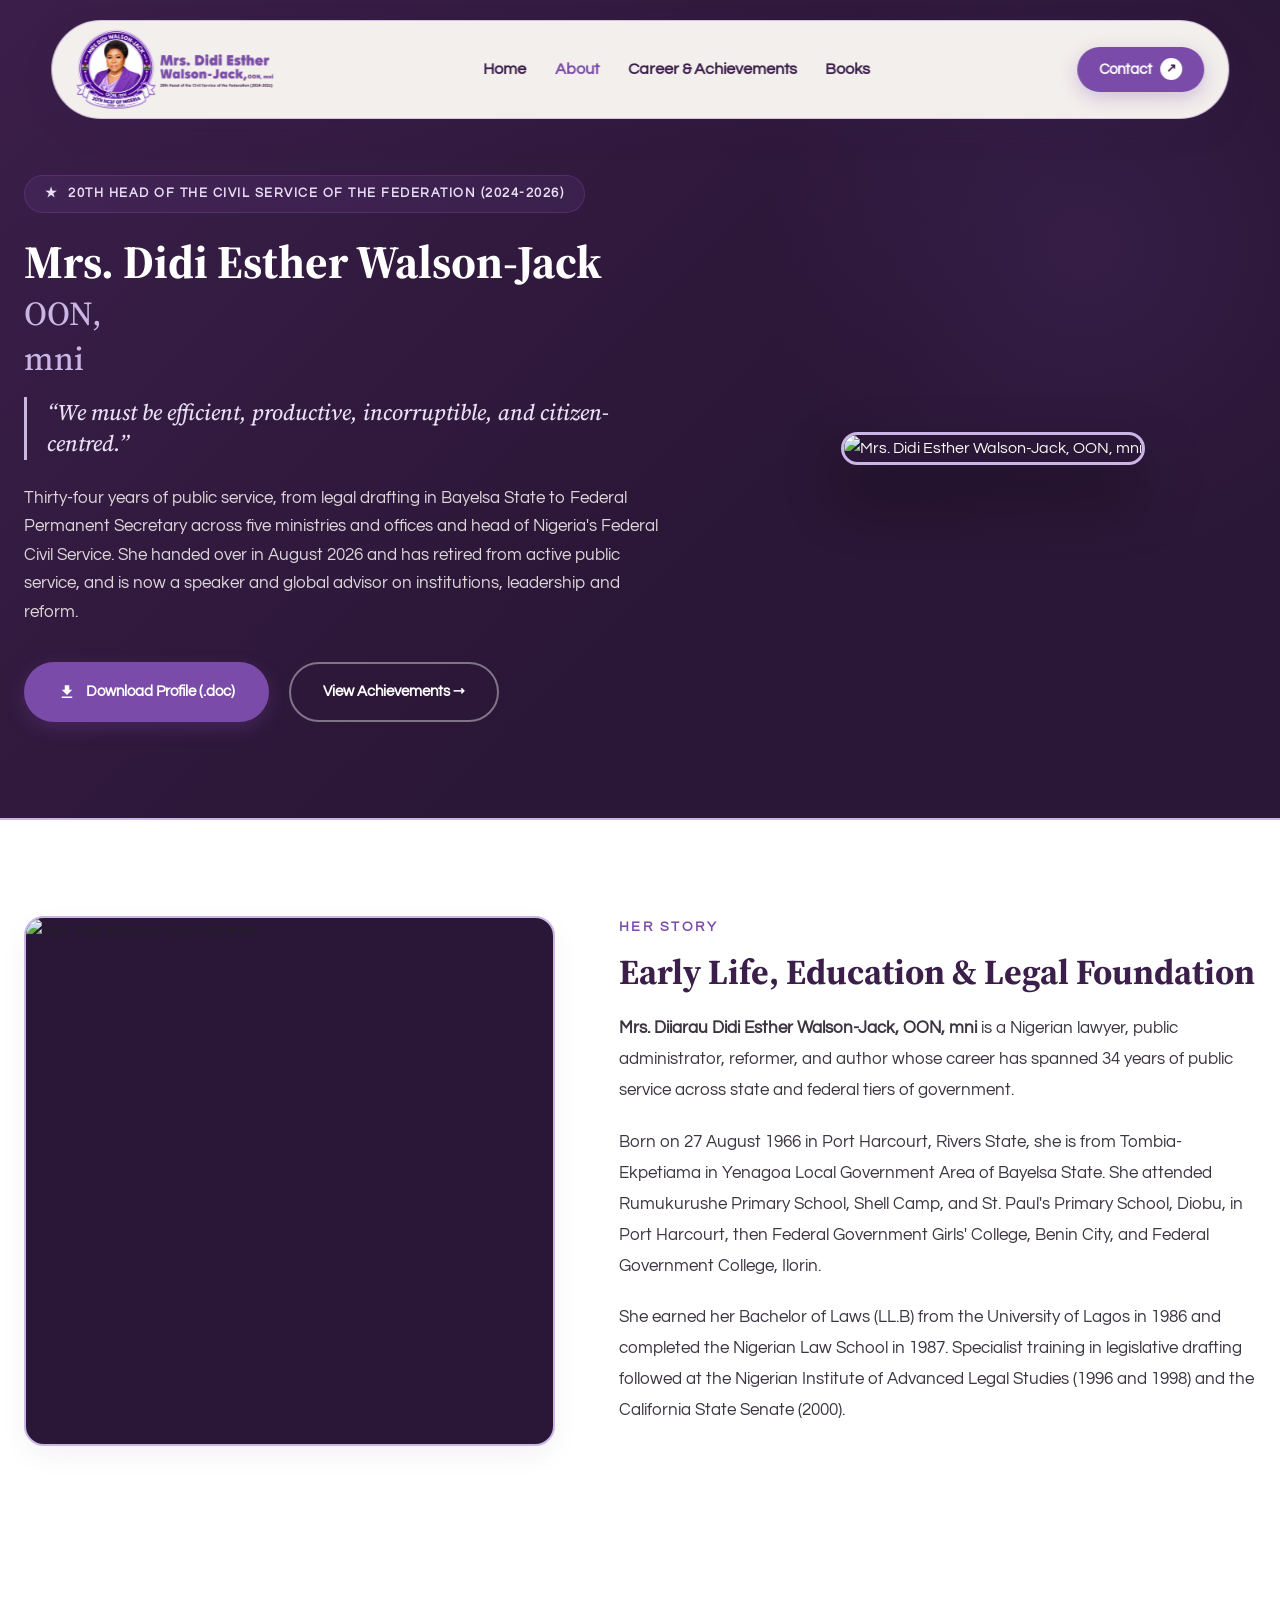
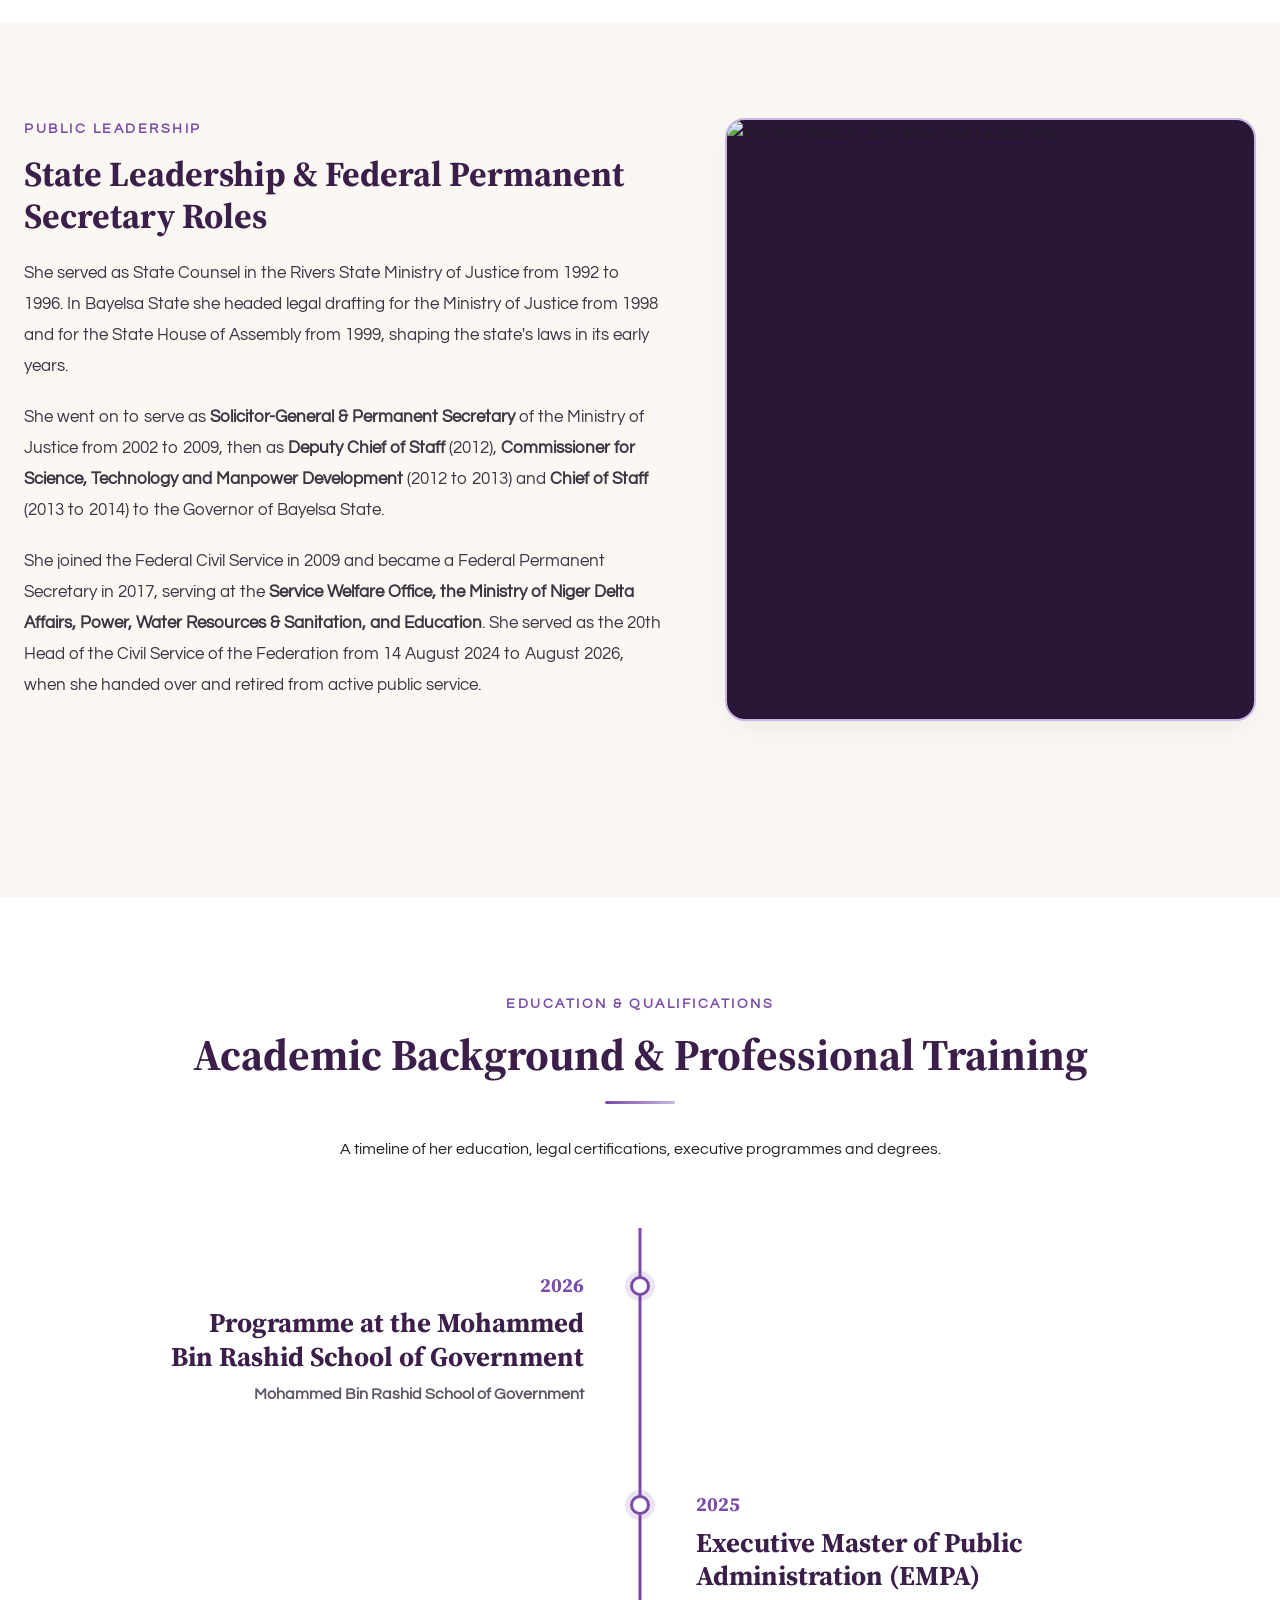
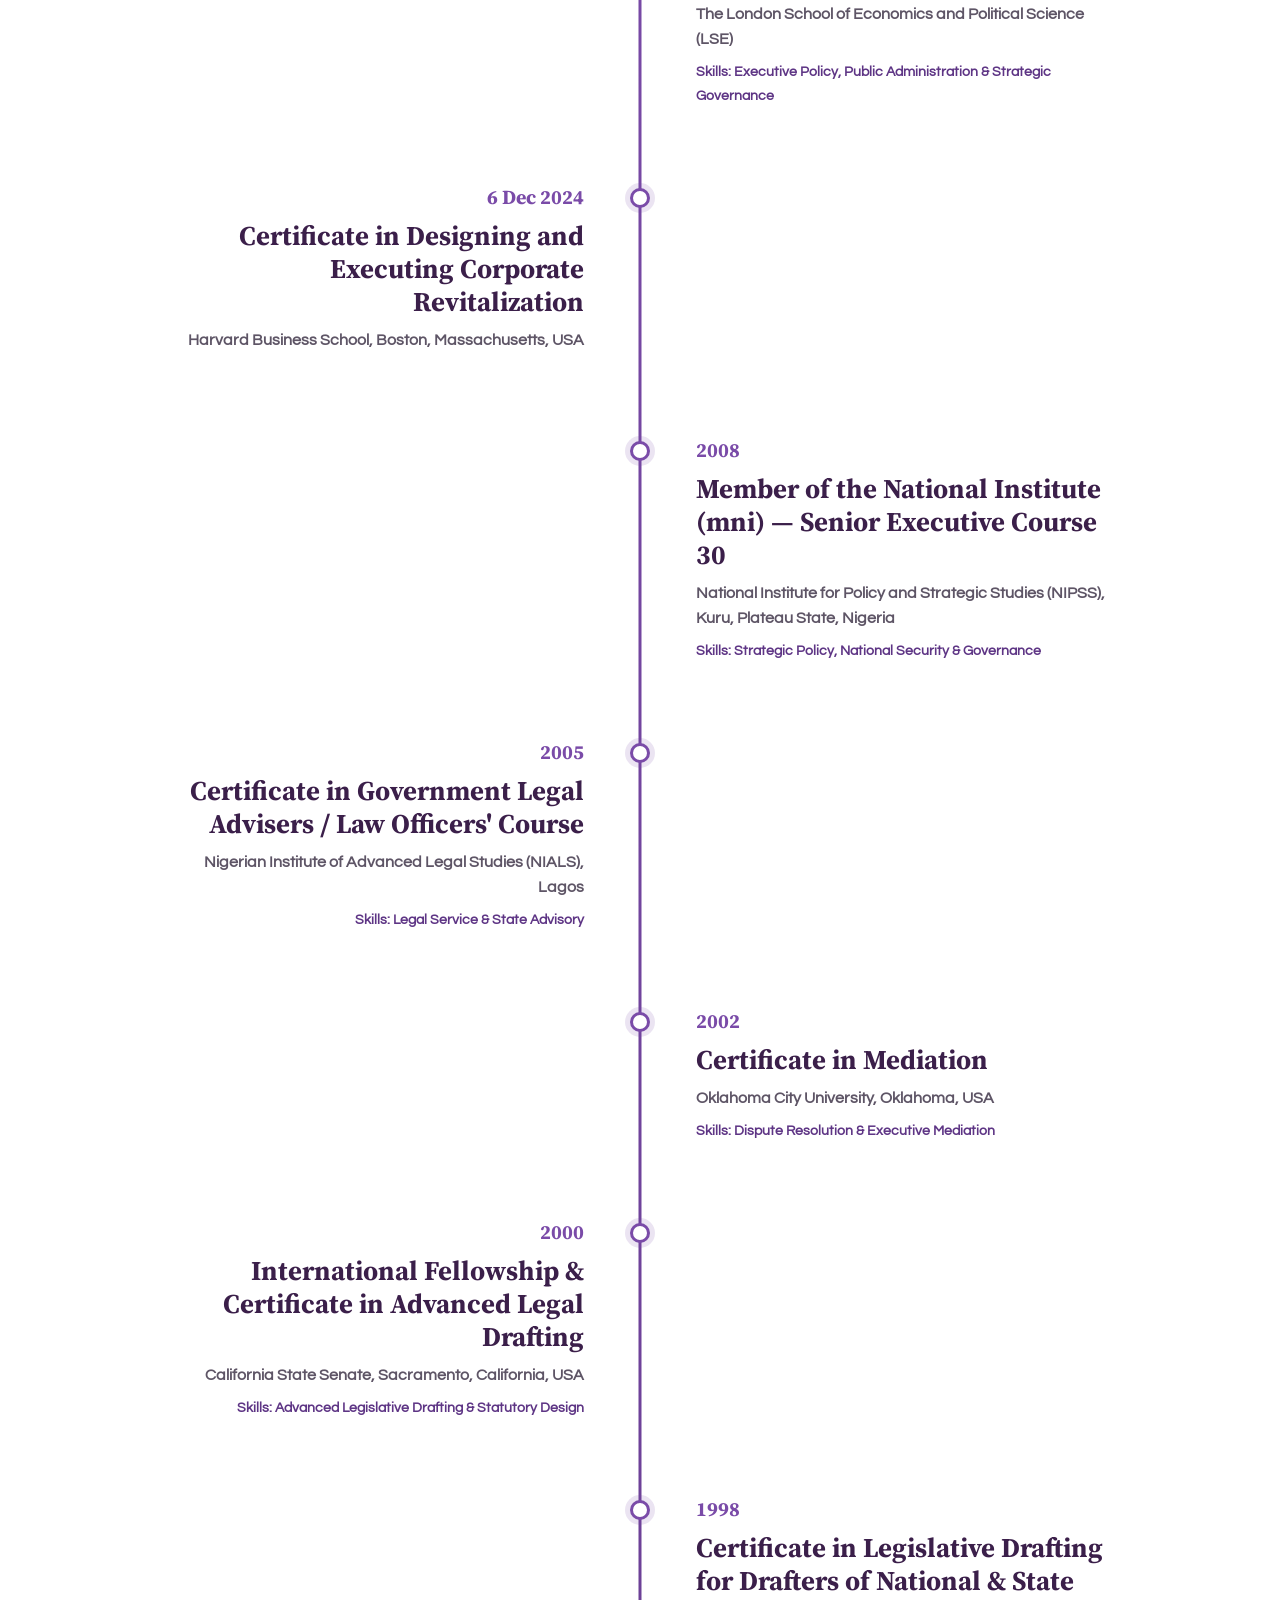
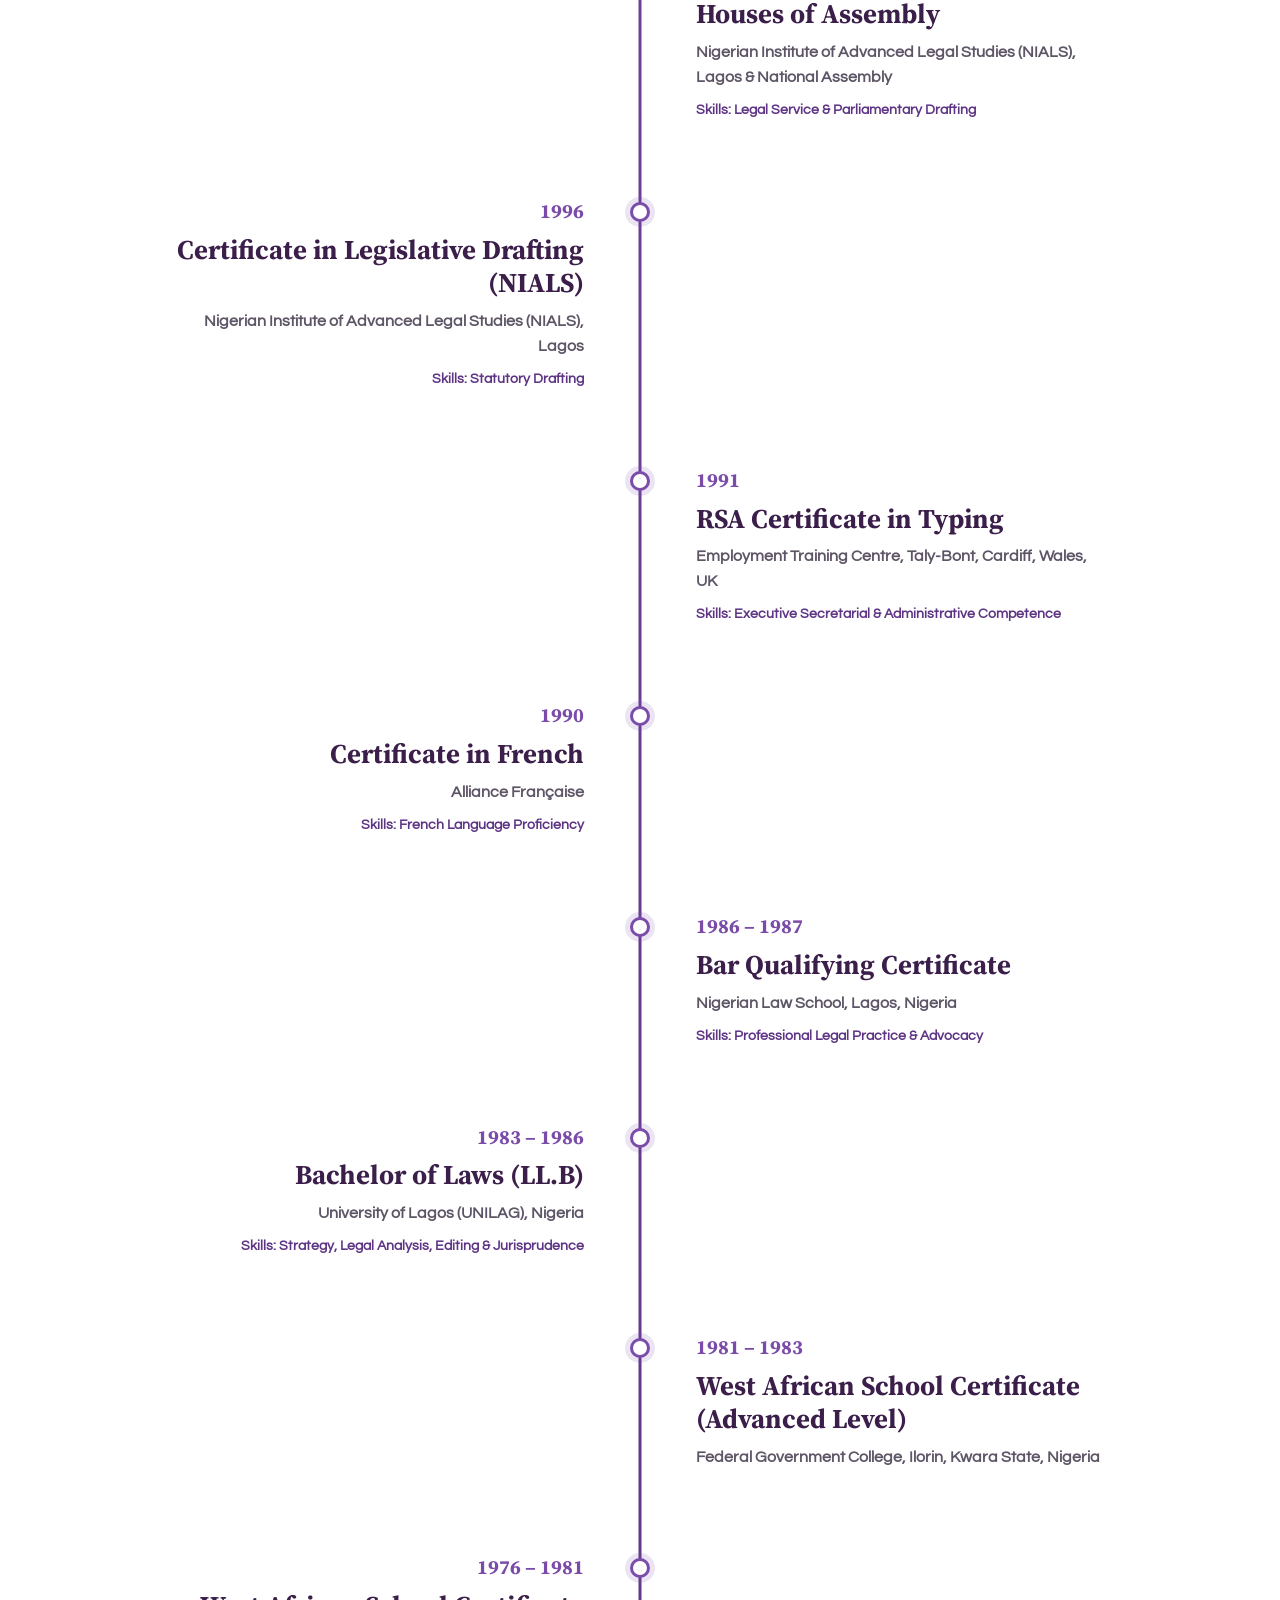
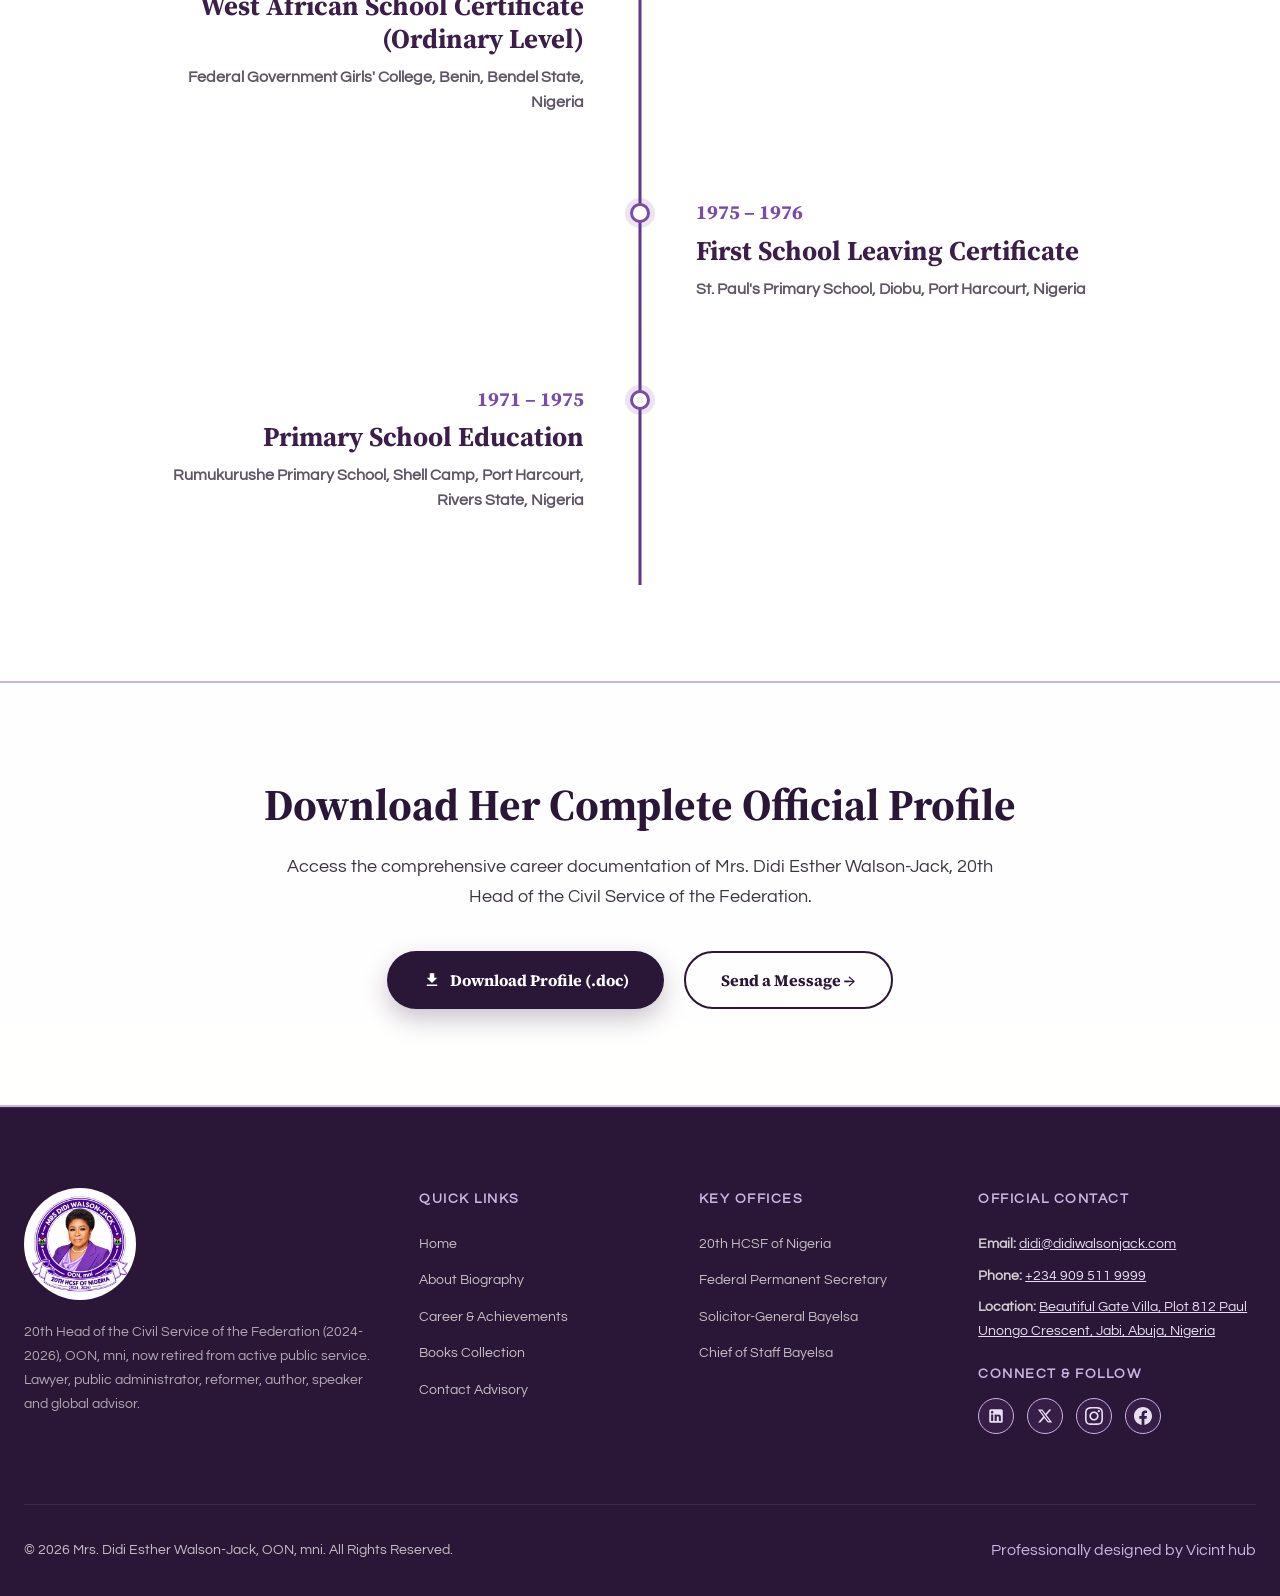
==== commit 35f926d1: "Embed Legacy Report as achievements download, state retirement, keep mni lowercase Co-Authored-By: C" ====
--- a/about.html
+++ b/about.html
@@ -615,7 +615,7 @@
     {"@type": "CollegeOrUniversity", "name": "University of Lagos"},
     {"@type": "CollegeOrUniversity", "name": "London School of Economics and Political Science"}
   ],
-  "description": "20th Head of the Civil Service of the Federation of Nigeria (2024-2026). Lawyer, public administrator, reformer, author, speaker and global advisor with 34 years of public service.",
+  "description": "20th Head of the Civil Service of the Federation of Nigeria (2024-2026). Lawyer, public administrator, reformer, author, speaker and global advisor. Handed over and retired from active public service in August 2026 after 34 years.",
   "url": "https://didiwalsonjack.com/",
   "image": "https://res.cloudinary.com/pwkdspnn/image/upload/f_auto,q_auto:good,w_1000/v1787818879/IMG_1929_h6dhus.webp",
   "knowsAbout": [
@@ -675,6 +675,7 @@
     .hero-title { font-size: 2.9rem; }
     @media (max-width: 768px) { .hero-title { font-size: 2.2rem; } }
     @media (max-width: 600px) { .nav-cta-btn { display: none; } .header { padding: 0.4rem 1rem; } .brand-logo-img { width: 170px; max-width: 170px; } }
+    .mni { text-transform: none !important; letter-spacing: inherit; }
     :focus-visible { outline: 2px solid var(--amethyst); outline-offset: 2px; }
   </style>
 </head>
@@ -723,13 +724,13 @@
             </div>
             <h1 class="hero-title">
               Mrs. Didi Esther Walson-Jack
-              <span>OON, mni</span>
+              <span>OON, <span class="mni">mni</span></span>
             </h1>
             <p class="hero-tagline">
               “We must be efficient, productive, incorruptible, and citizen-centred.”
             </p>
             <p class="hero-bio">
-              Thirty-four years of public service, from legal drafting in Bayelsa State to Federal Permanent Secretary across five ministries and offices and head of Nigeria's Federal Civil Service. Now a speaker and global advisor on institutions, leadership and reform.
+              Thirty-four years of public service, from legal drafting in Bayelsa State to Federal Permanent Secretary across five ministries and offices and head of Nigeria's Federal Civil Service. She handed over in August 2026 and has retired from active public service, and is now a speaker and global advisor on institutions, leadership and reform.
             </p>
             <div class="hero-cta-group">
               <a href="Profile of Mrs. Didi Walson-Jack - 13072026.doc" download class="btn btn-gold">
@@ -767,7 +768,7 @@
               Early Life, Education & Legal Foundation
             </h2>
             <p class="profile-paragraph">
-              <strong>Mrs. Diiarau Didi Esther Walson-Jack, OON, mni</strong> is a Nigerian lawyer, public administrator, reformer, and author whose career has spanned 34 years of public service across state and federal tiers of government.
+              <strong>Mrs. Diiarau Didi Esther Walson-Jack, OON, <span class="mni">mni</span></strong> is a Nigerian lawyer, public administrator, reformer, and author whose career has spanned 34 years of public service across state and federal tiers of government.
             </p>
             <p class="profile-paragraph">
               Born on 27 August 1966 in Port Harcourt, Rivers State, she is from Tombia-Ekpetiama in Yenagoa Local Government Area of Bayelsa State. She attended Rumukurushe Primary School, Shell Camp, and St. Paul's Primary School, Diobu, in Port Harcourt, then Federal Government Girls' College, Benin City, and Federal Government College, Ilorin.
@@ -796,7 +797,7 @@
               She went on to serve as <strong>Solicitor-General &amp; Permanent Secretary</strong> of the Ministry of Justice from 2002 to 2009, then as <strong>Deputy Chief of Staff</strong> (2012), <strong>Commissioner for Science, Technology and Manpower Development</strong> (2012 to 2013) and <strong>Chief of Staff</strong> (2013 to 2014) to the Governor of Bayelsa State.
             </p>
             <p class="profile-paragraph">
-              She joined the Federal Civil Service in 2009 and became a Federal Permanent Secretary in 2017, serving at the <strong>Service Welfare Office, the Ministry of Niger Delta Affairs, Power, Water Resources &amp; Sanitation, and Education</strong>. She served as the 20th Head of the Civil Service of the Federation from 14 August 2024 to August 2026.
+              She joined the Federal Civil Service in 2009 and became a Federal Permanent Secretary in 2017, serving at the <strong>Service Welfare Office, the Ministry of Niger Delta Affairs, Power, Water Resources &amp; Sanitation, and Education</strong>. She served as the 20th Head of the Civil Service of the Federation from 14 August 2024 to August 2026, when she handed over and retired from active public service.
             </p>
           </div>
 
@@ -844,7 +845,7 @@
 
           <div class="edu-timeline-row right">
             <span class="edu-row-year">2008</span>
-            <h3 class="edu-row-title">Member of the National Institute (mni) — Senior Executive Course 30</h3>
+            <h3 class="edu-row-title">Member of the National Institute (<span class="mni">mni</span>) — Senior Executive Course 30</h3>
             <div class="edu-row-institution">National Institute for Policy and Strategic Studies (NIPSS), Kuru, Plateau State, Nigeria</div>
             <div class="edu-row-details">Skills: Strategic Policy, National Security &amp; Governance</div>
           </div>
@@ -965,7 +966,7 @@
         <div>
           <a href="/" class="footer-logo-disc"><img decoding="async" src="/assets/Logos/walson-jack-emblem-badge.png" alt="Mrs. Didi Esther Walson-Jack, OON, mni" width="96" height="96" /></a>
           <p style="font-size: 0.88rem; color: rgba(251,248,244, 0.65); line-height: 1.7; margin-bottom: 1.5rem;">
-            20th Head of the Civil Service of the Federation (2024-2026), OON, mni. Lawyer, public administrator, reformer, author, speaker and global advisor.
+            20th Head of the Civil Service of the Federation (2024-2026), OON, <span class="mni">mni</span>, now retired from active public service. Lawyer, public administrator, reformer, author, speaker and global advisor.
           </p>
         </div>
         <div>
@@ -1018,7 +1019,7 @@
       </div>
             <div class="footer-bottom" style="padding-top: 2rem; border-top: 1px solid rgba(255,255,255,0.08); display: flex; justify-content: space-between; align-items: center; flex-wrap: wrap; gap: 1rem; font-size: 0.85rem; color: rgba(251,248,244,0.75);">
         <div>
-          &copy; 2026 Mrs. Didi Esther Walson-Jack, OON, mni. All Rights Reserved.
+          &copy; 2026 Mrs. Didi Esther Walson-Jack, OON, <span class="mni">mni</span>. All Rights Reserved.
         </div>
         <div>
           <a href="https://www.vicint.org.ng" target="_blank" rel="noopener noreferrer"
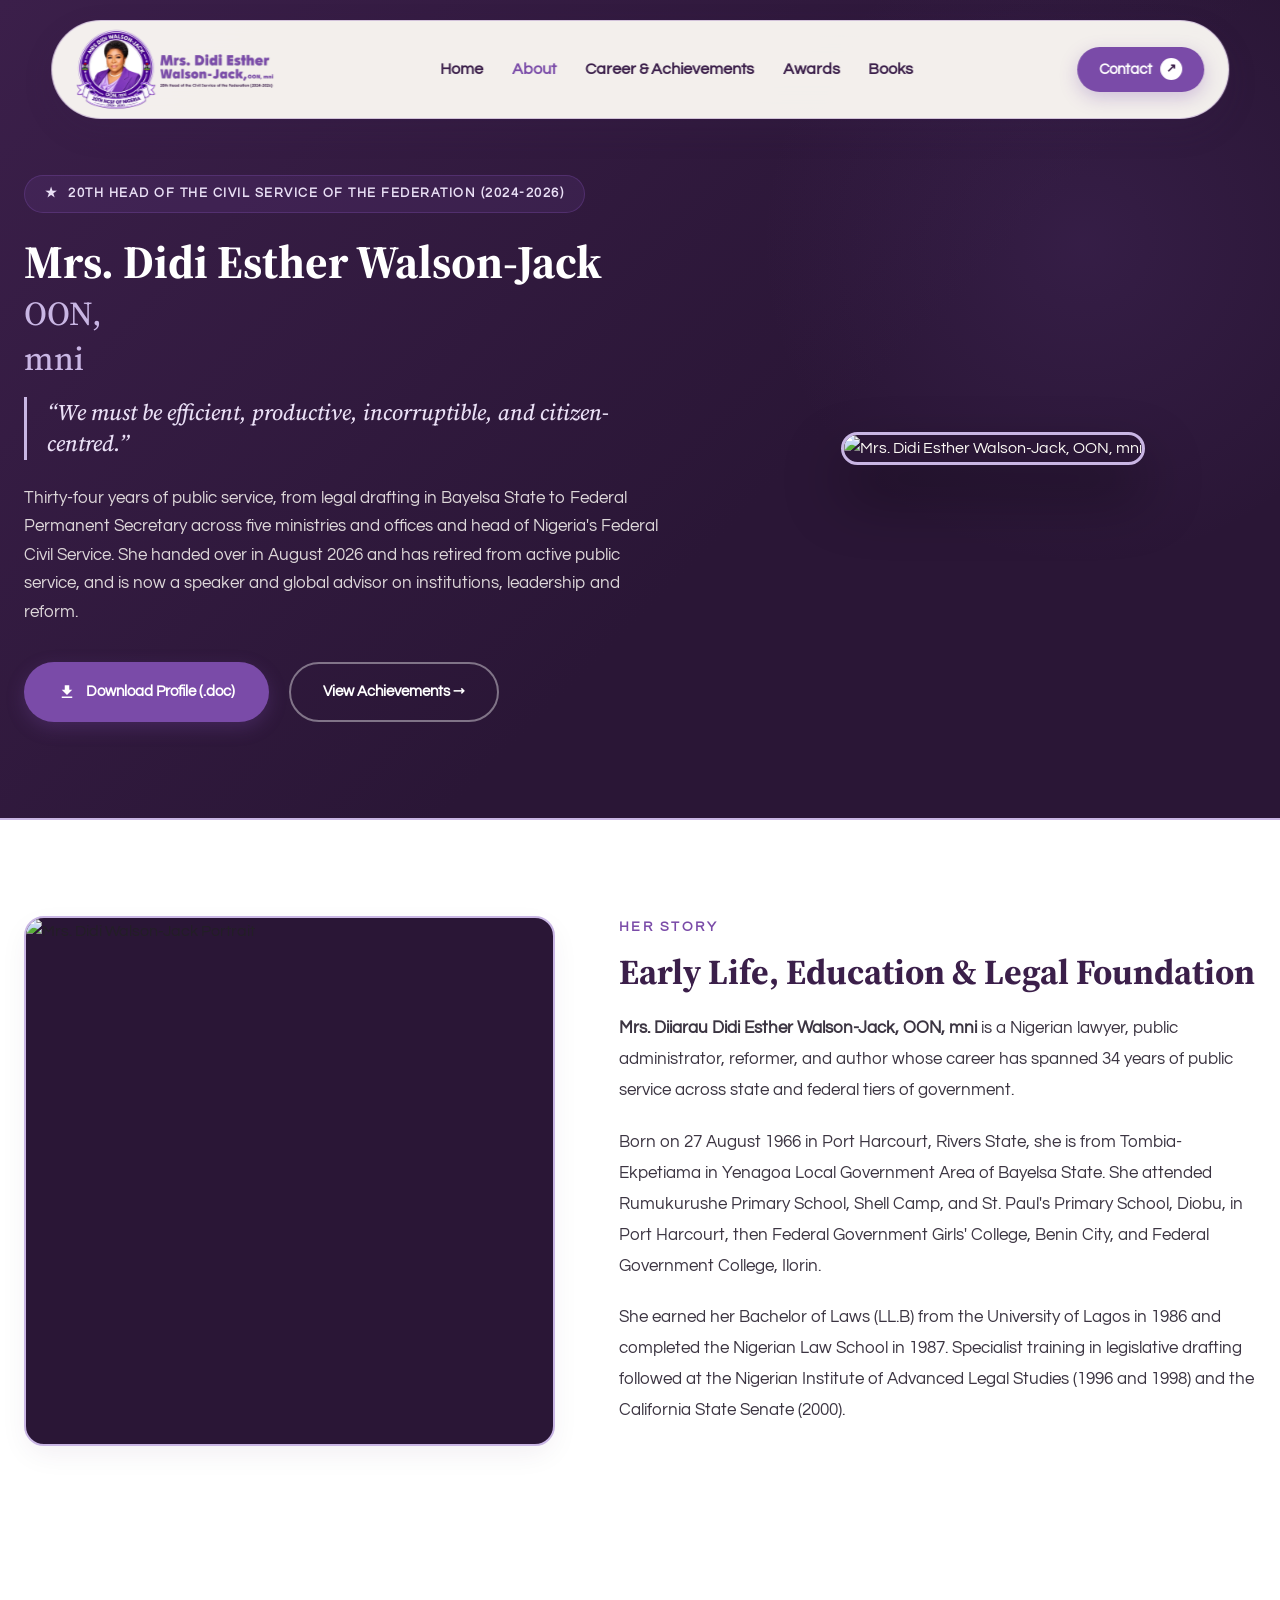
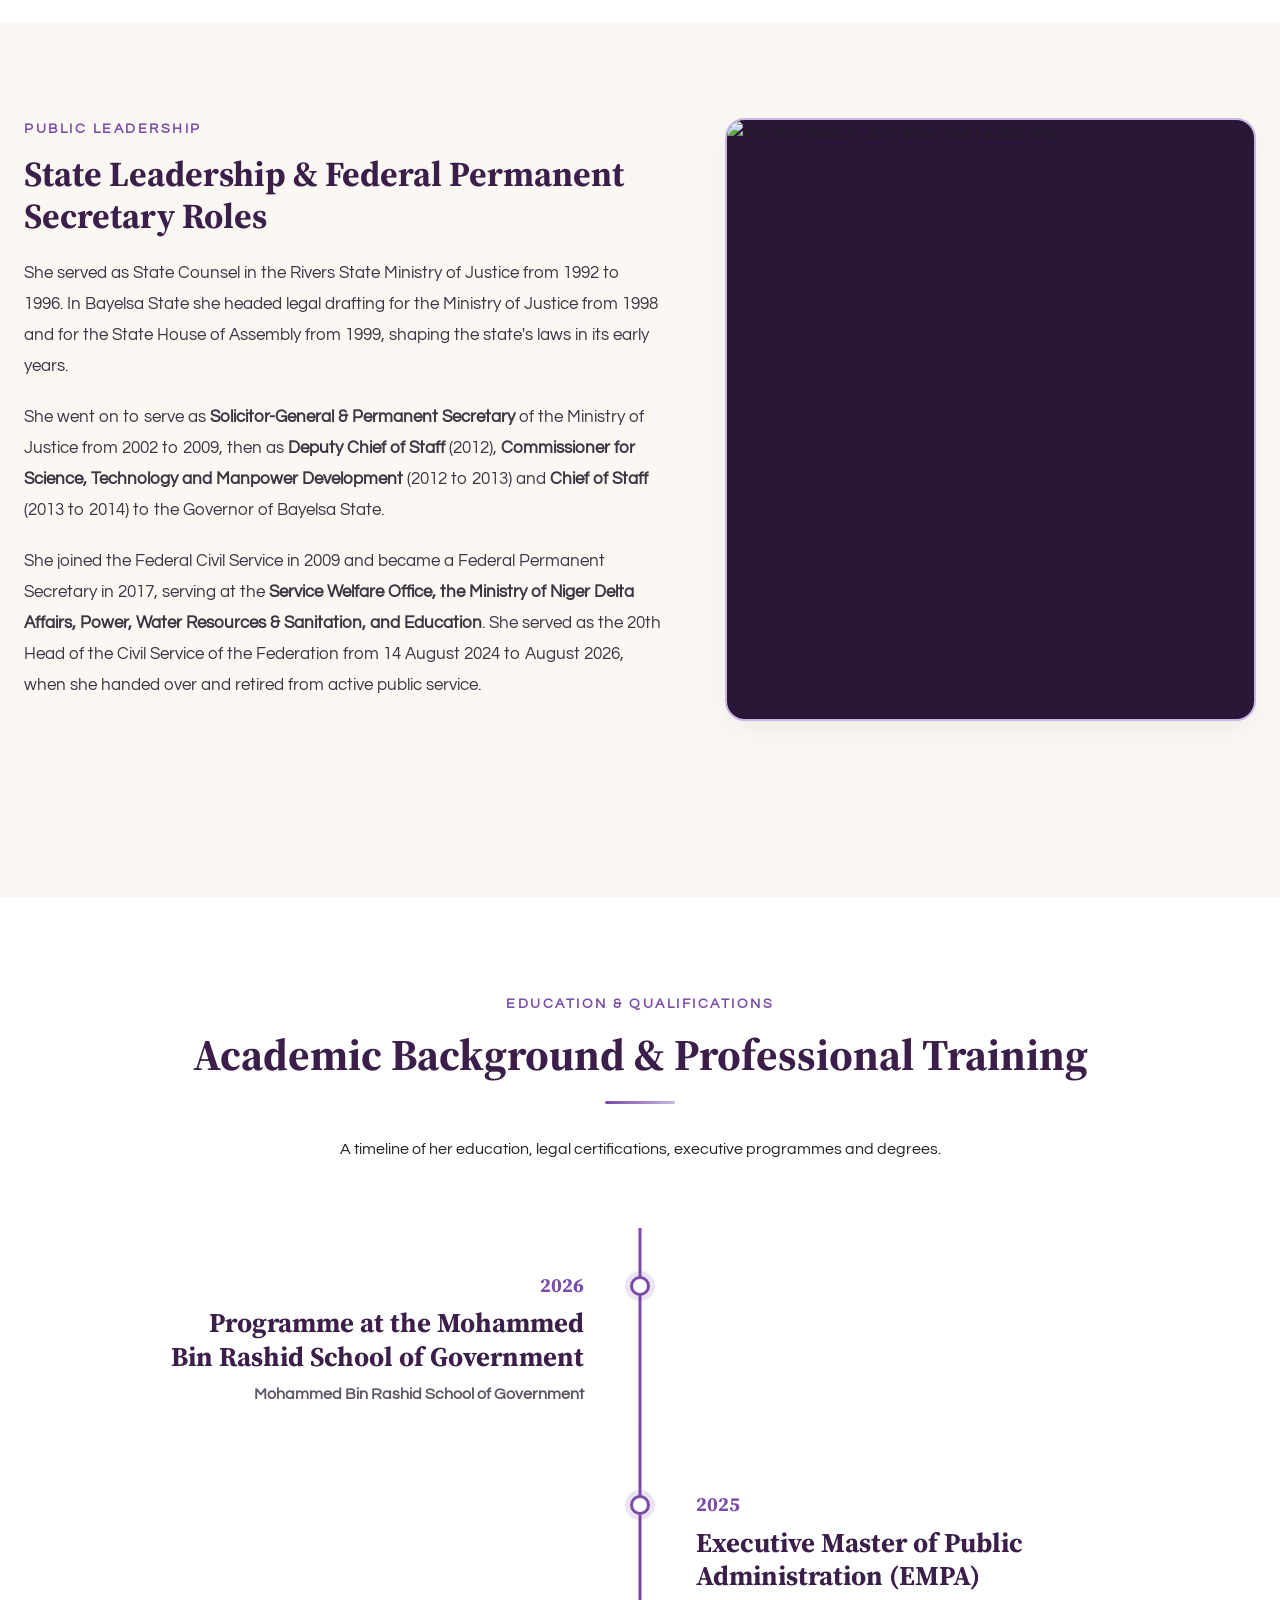
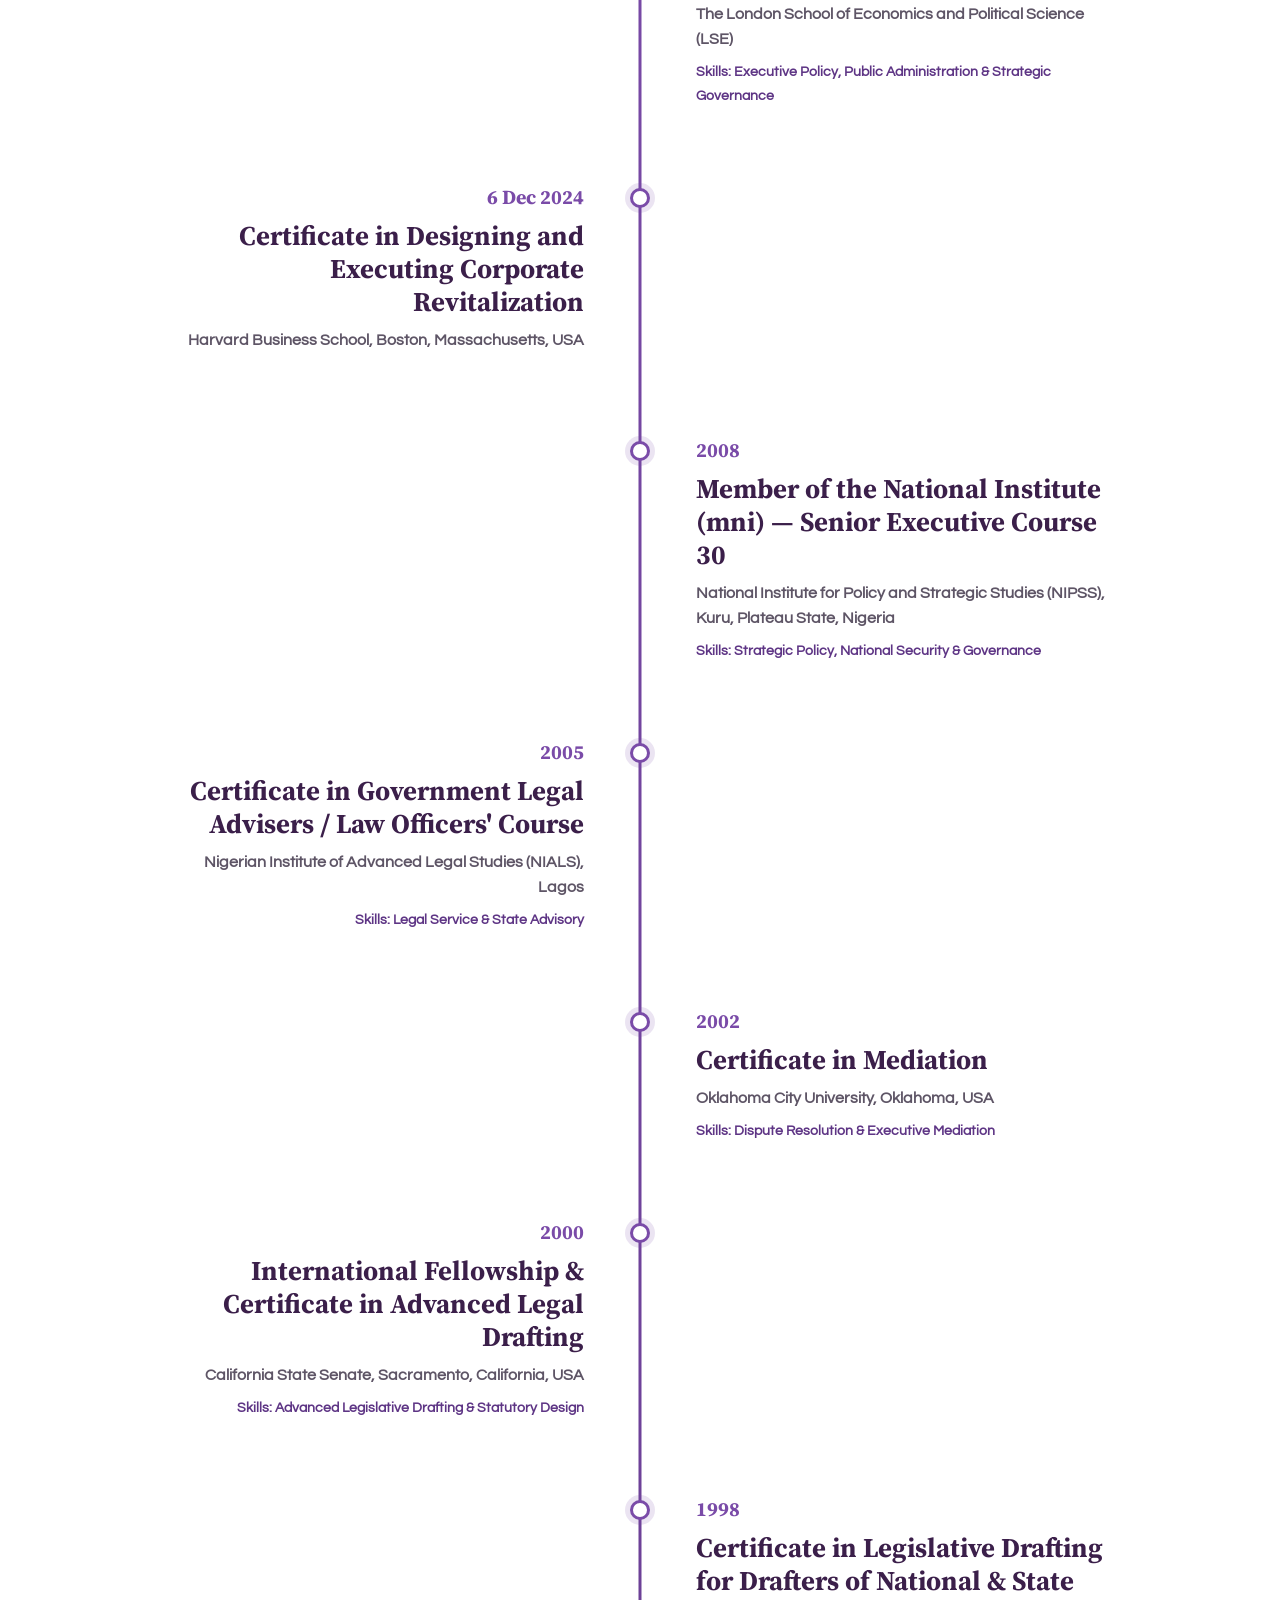
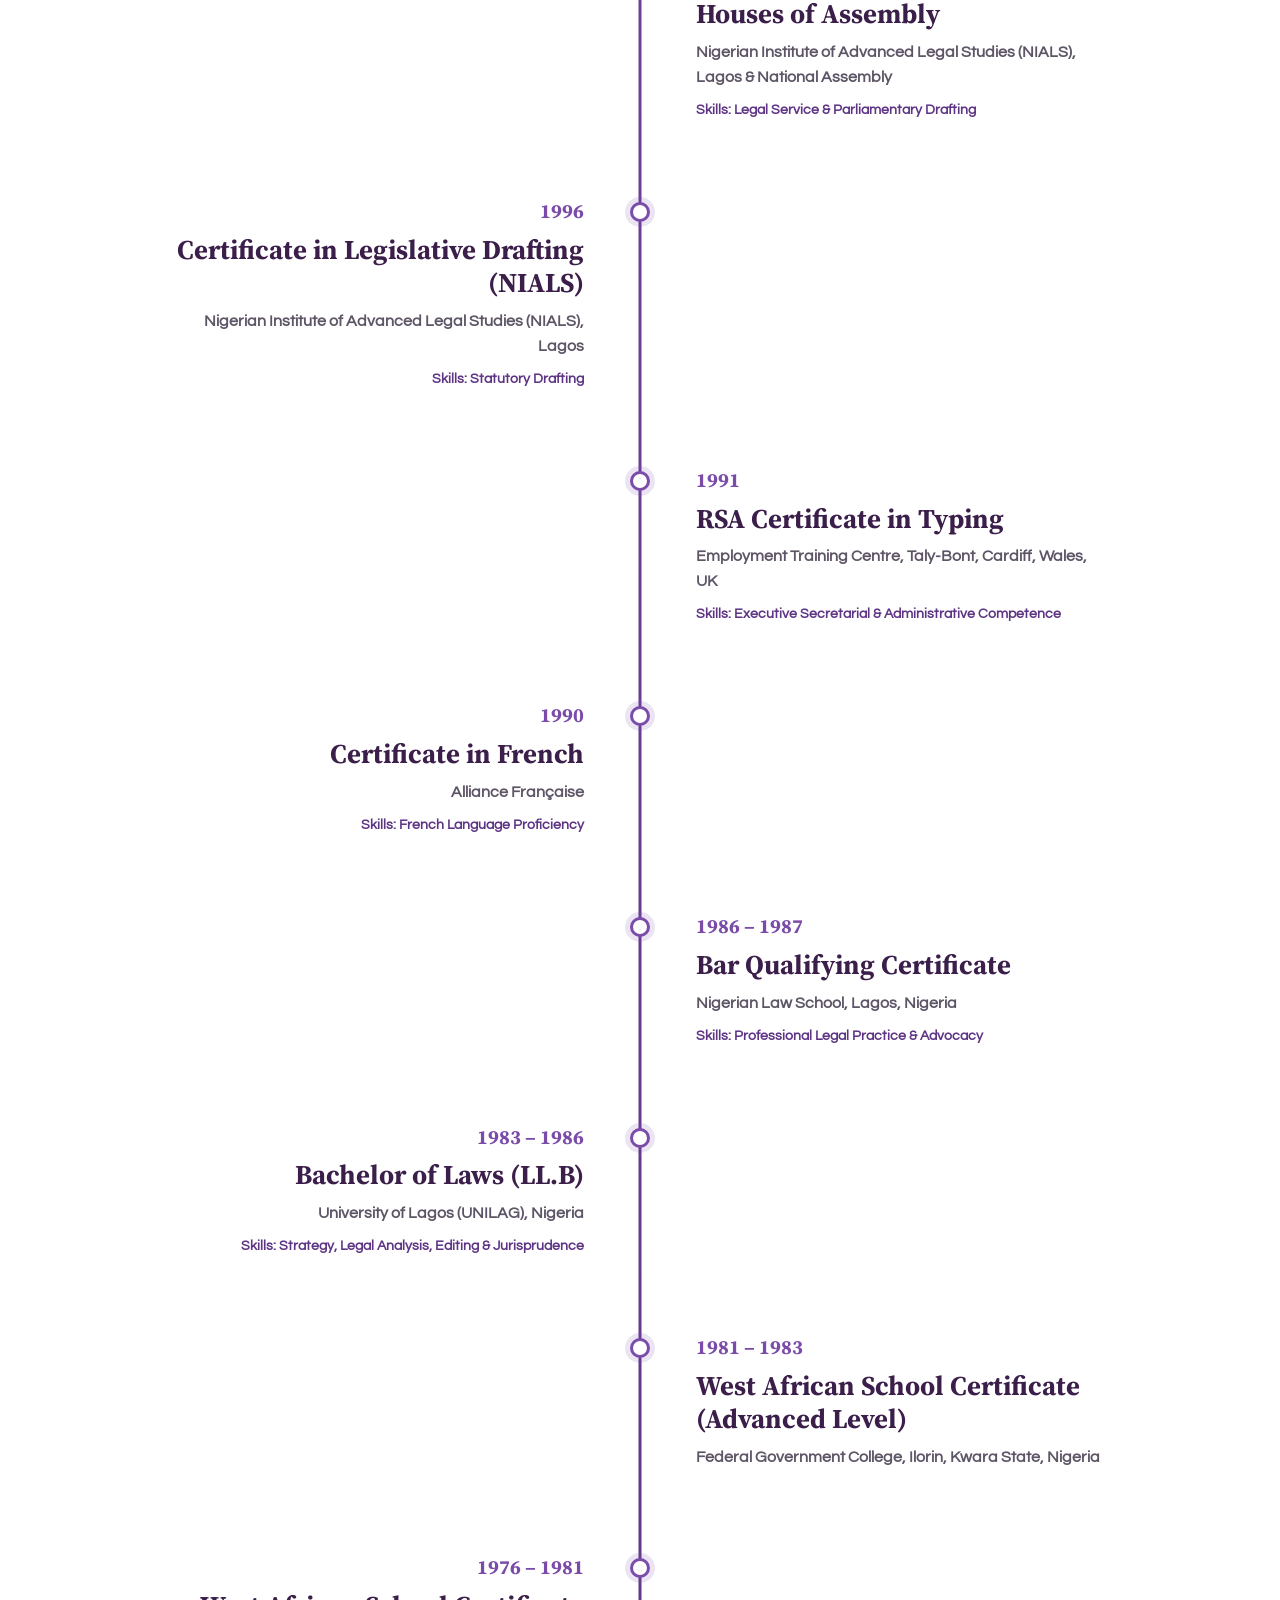
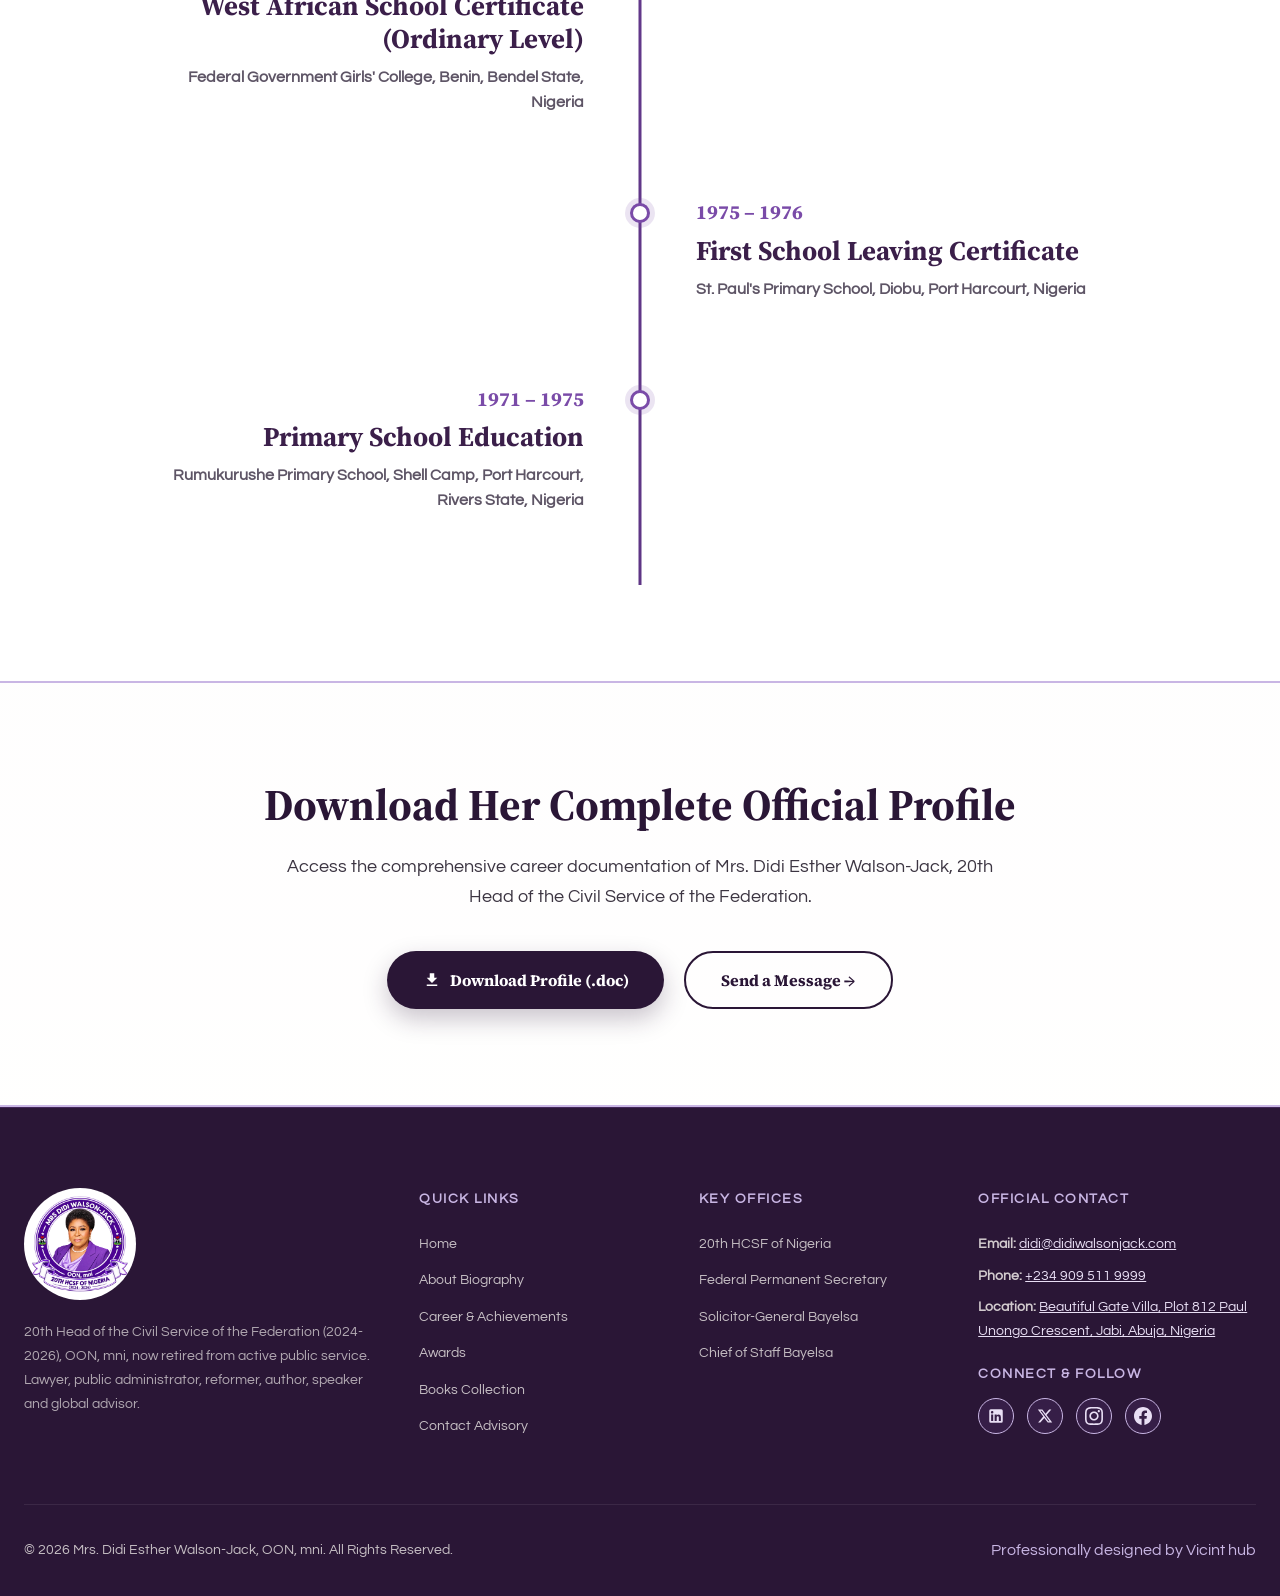
==== commit 44ec7704: "Awards: WordPress plugin (dashboard, /awards/ archive, award pages, REST feed), home-page awards sli" ====
--- a/about.html
+++ b/about.html
@@ -692,6 +692,7 @@
         <li><a href="/" class="nav-link">Home</a></li>
         <li><a href="/about" class="nav-link active">About</a></li>
         <li><a href="/career" class="nav-link">Career & Achievements</a></li>
+        <li><a href="/awards/" class="nav-link">Awards</a></li>
         <li><a href="/books" class="nav-link">Books</a></li>
       </ul>
 
@@ -708,6 +709,7 @@
       <a href="/" class="nav-link">Home</a>
       <a href="/about" class="nav-link active">About</a>
       <a href="/career" class="nav-link">Career & Achievements</a>
+      <a href="/awards/" class="nav-link">Awards</a>
       <a href="/books" class="nav-link">Books</a>
       <a href="/contact" class="btn btn-gold" style="text-align: center; margin-top: 1rem;">Contact ↗</a>
     </div>
@@ -975,6 +977,7 @@
             <li><a href="/" class="footer-link">Home</a></li>
             <li><a href="/about" class="footer-link">About Biography</a></li>
             <li><a href="/career" class="footer-link">Career & Achievements</a></li>
+            <li><a href="/awards/" class="footer-link">Awards</a></li>
             <li><a href="/books" class="footer-link">Books Collection</a></li>
             <li><a href="/contact" class="footer-link">Contact Advisory</a></li>
           </ul>
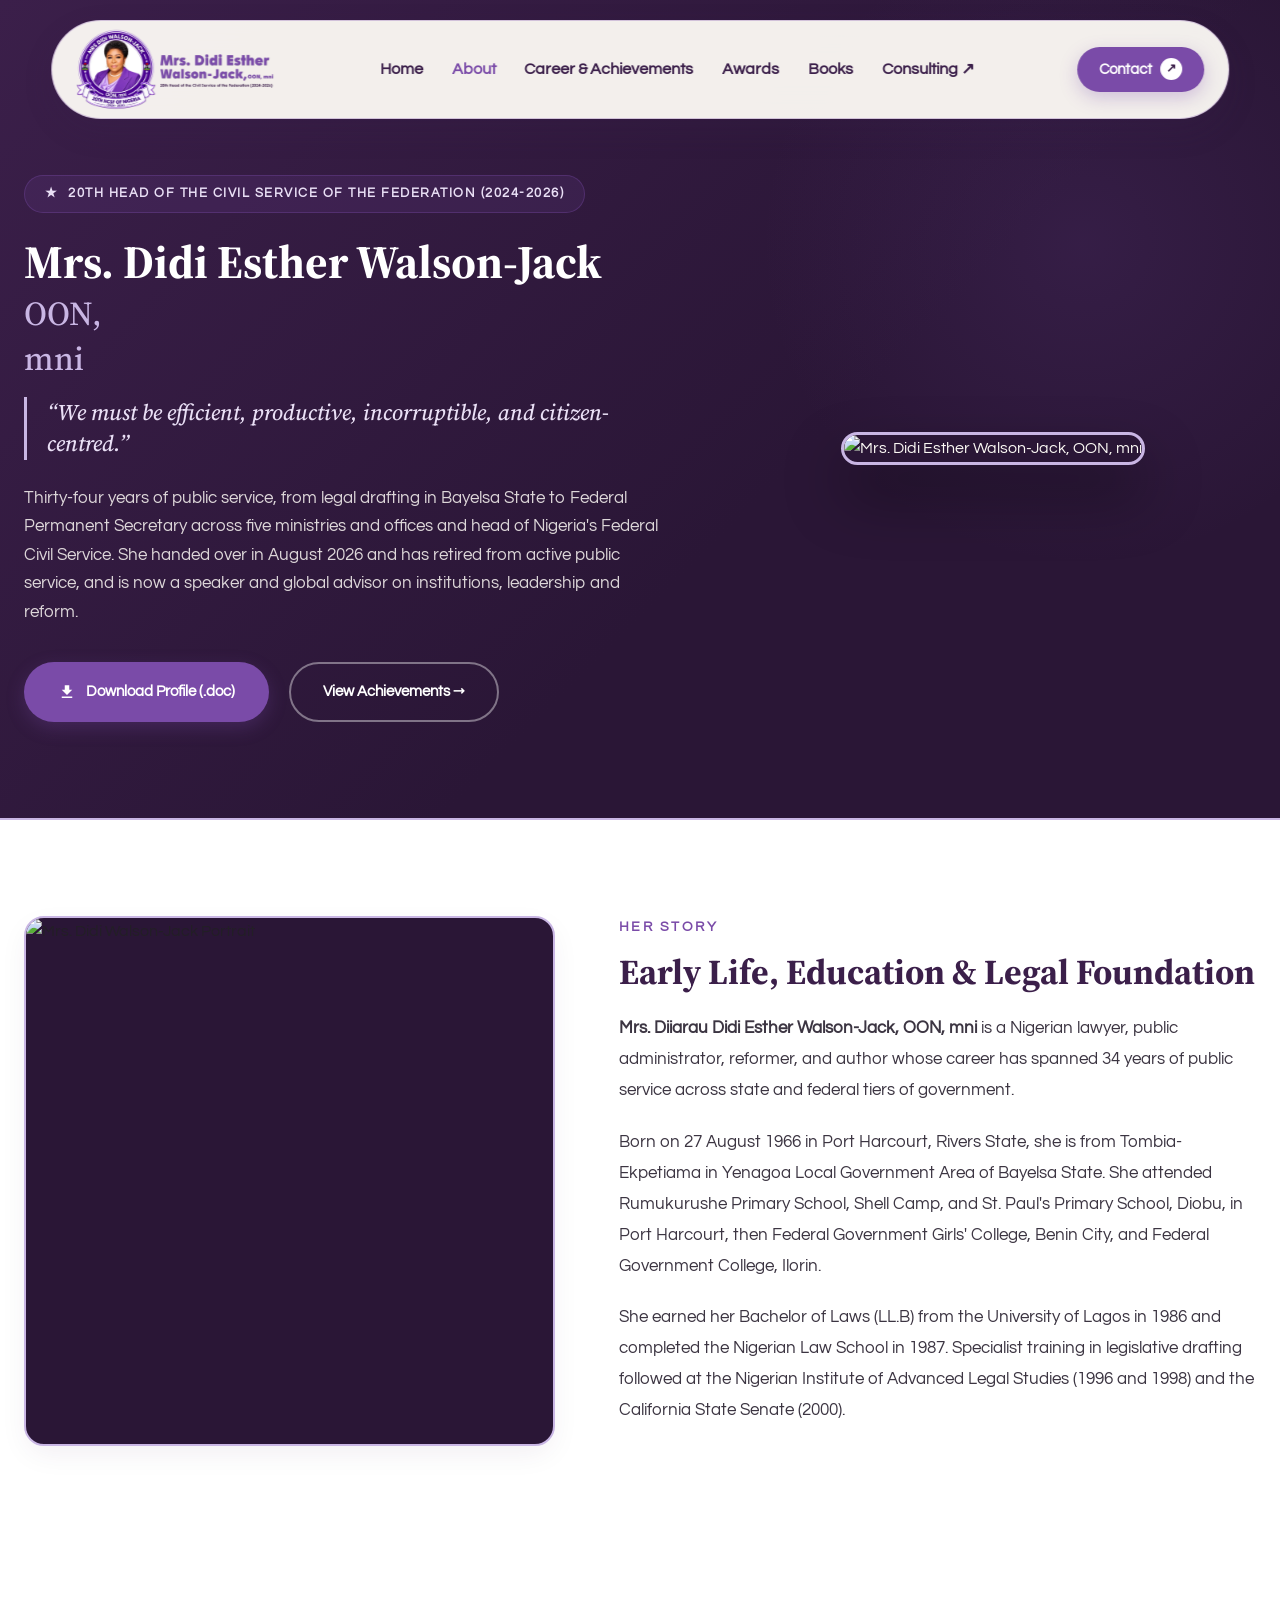
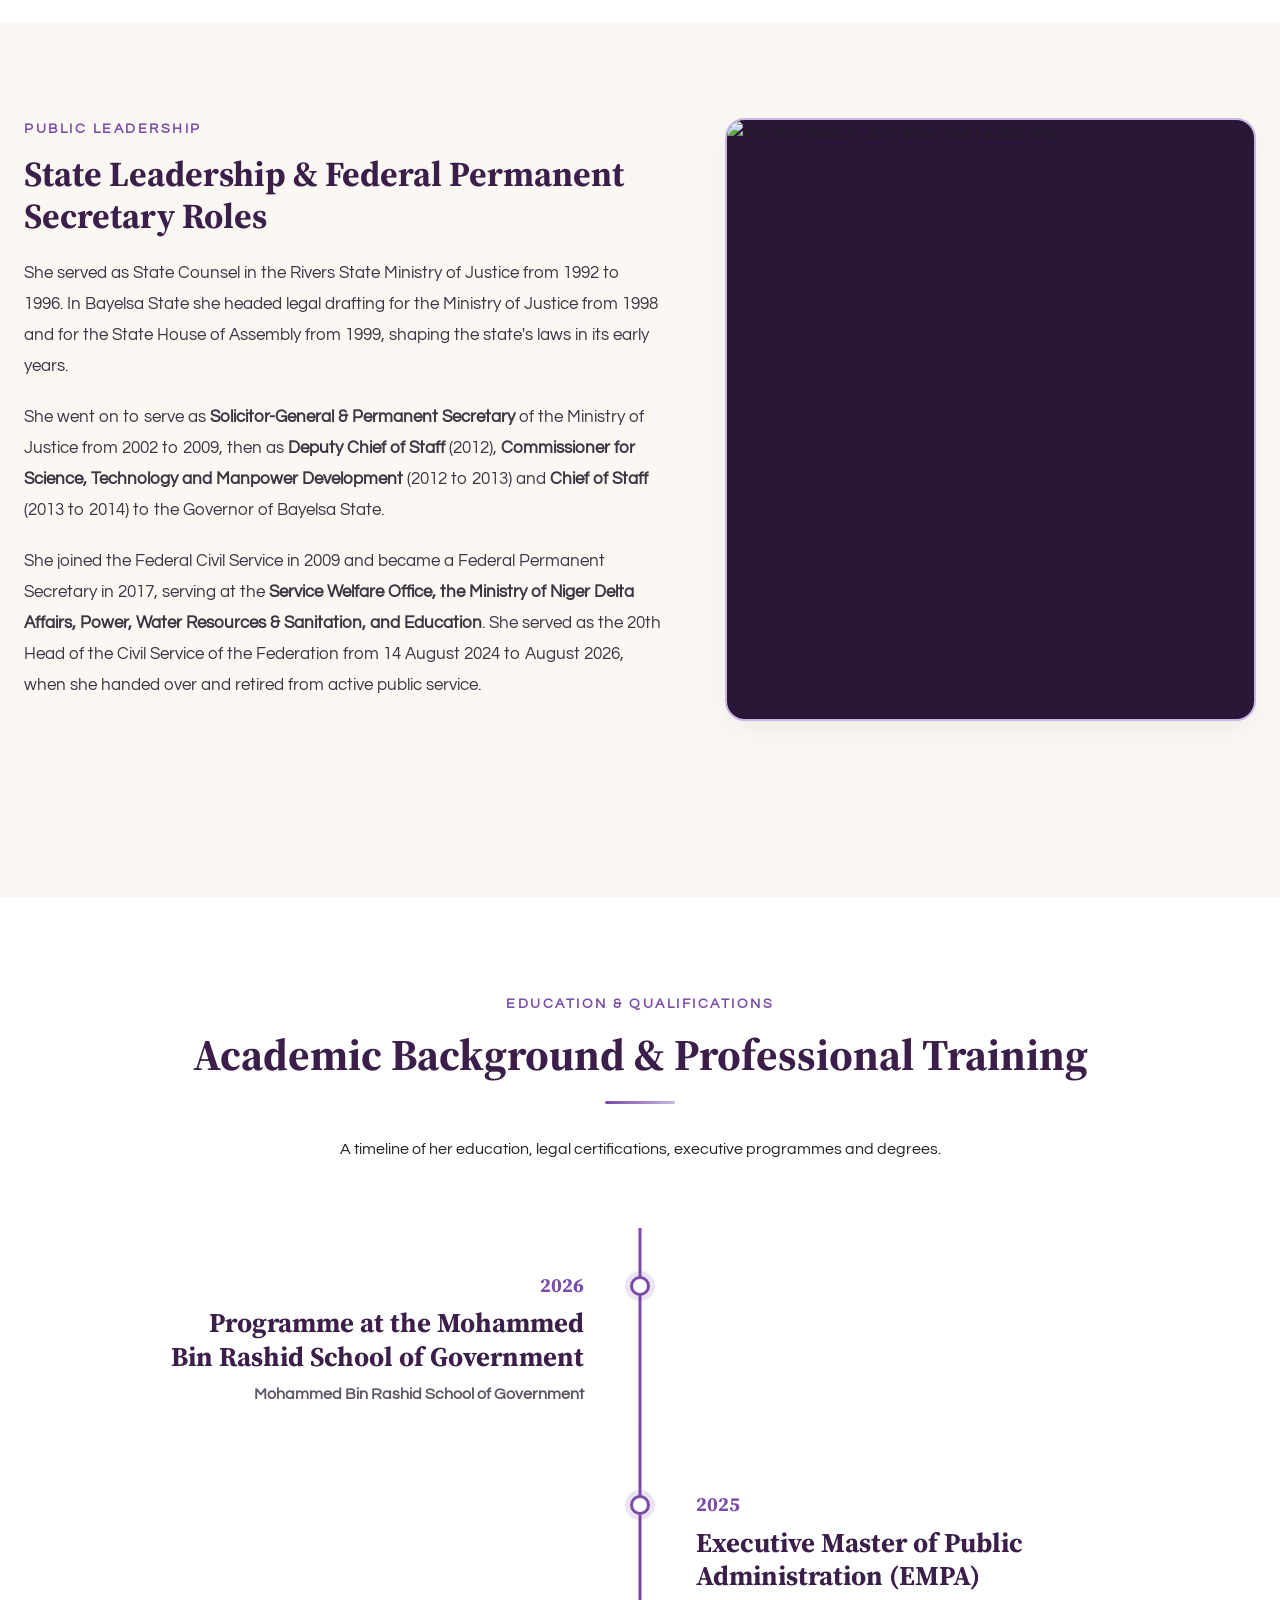
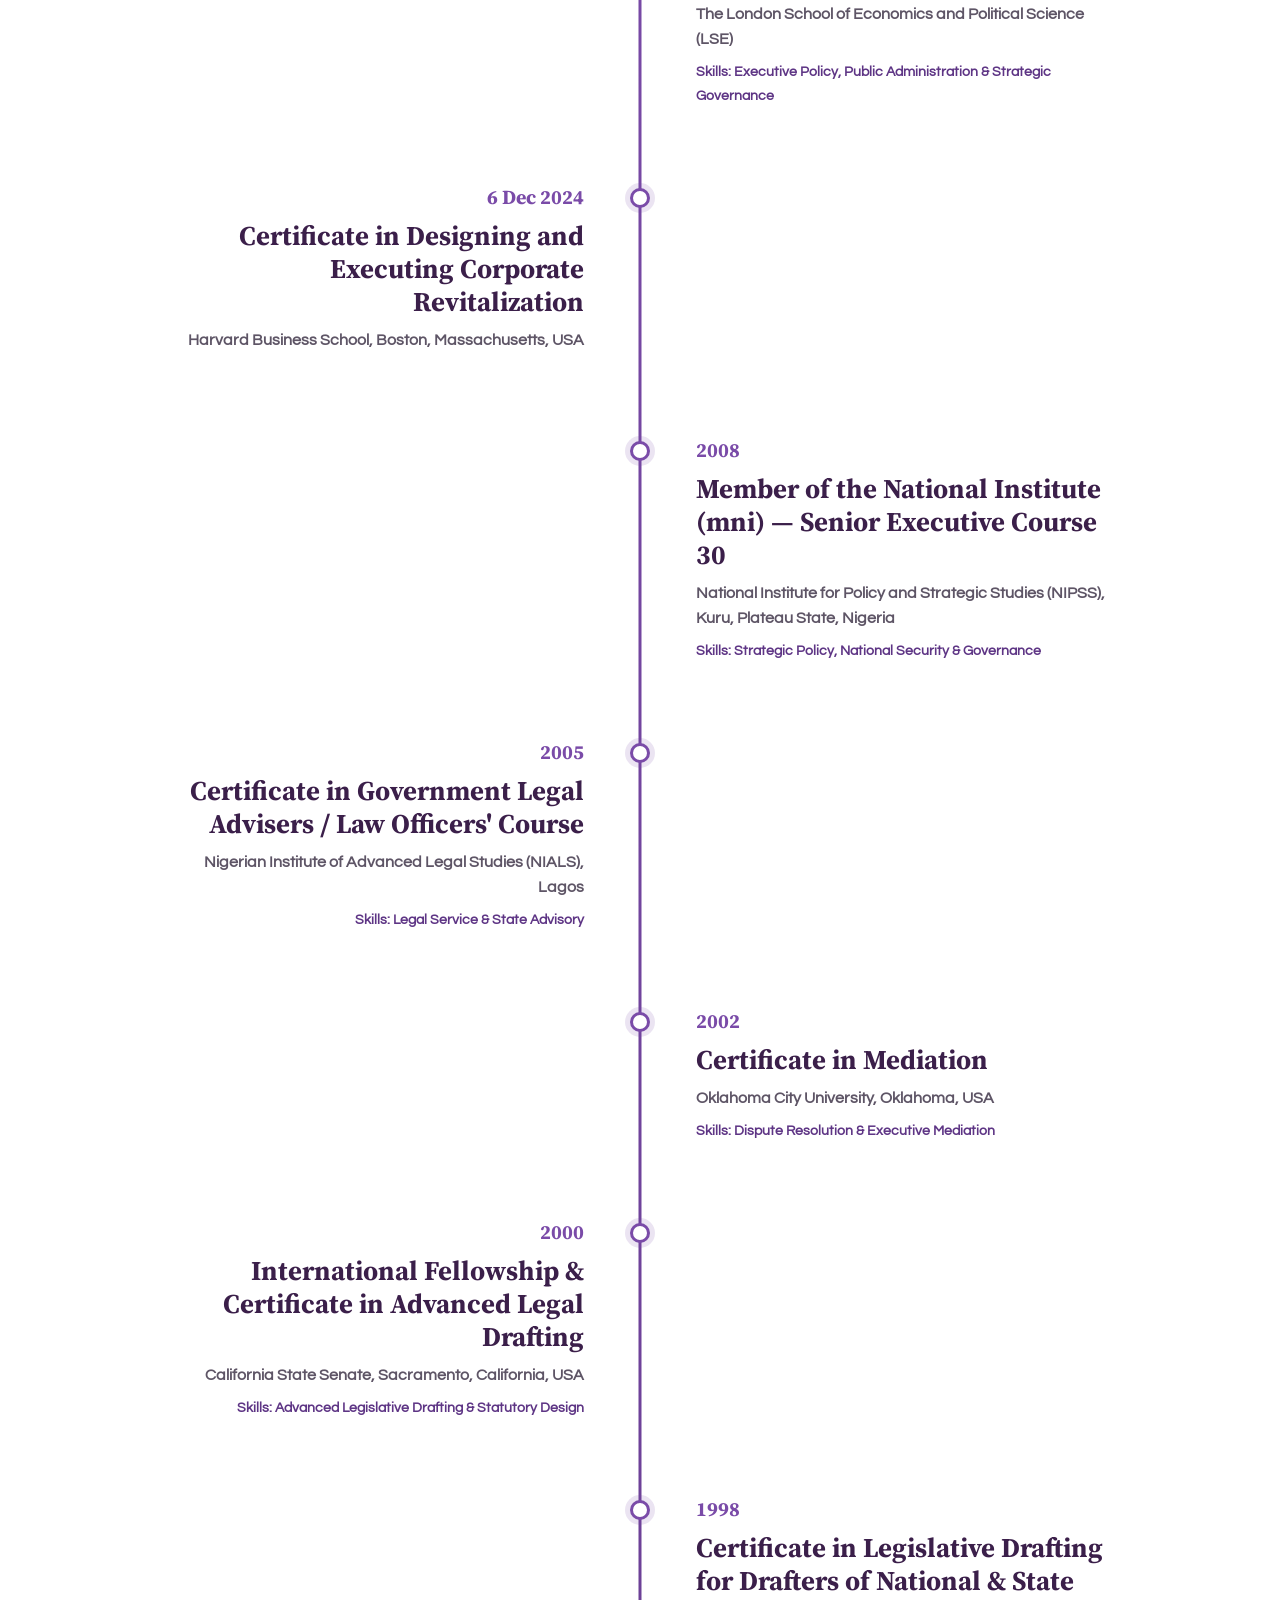
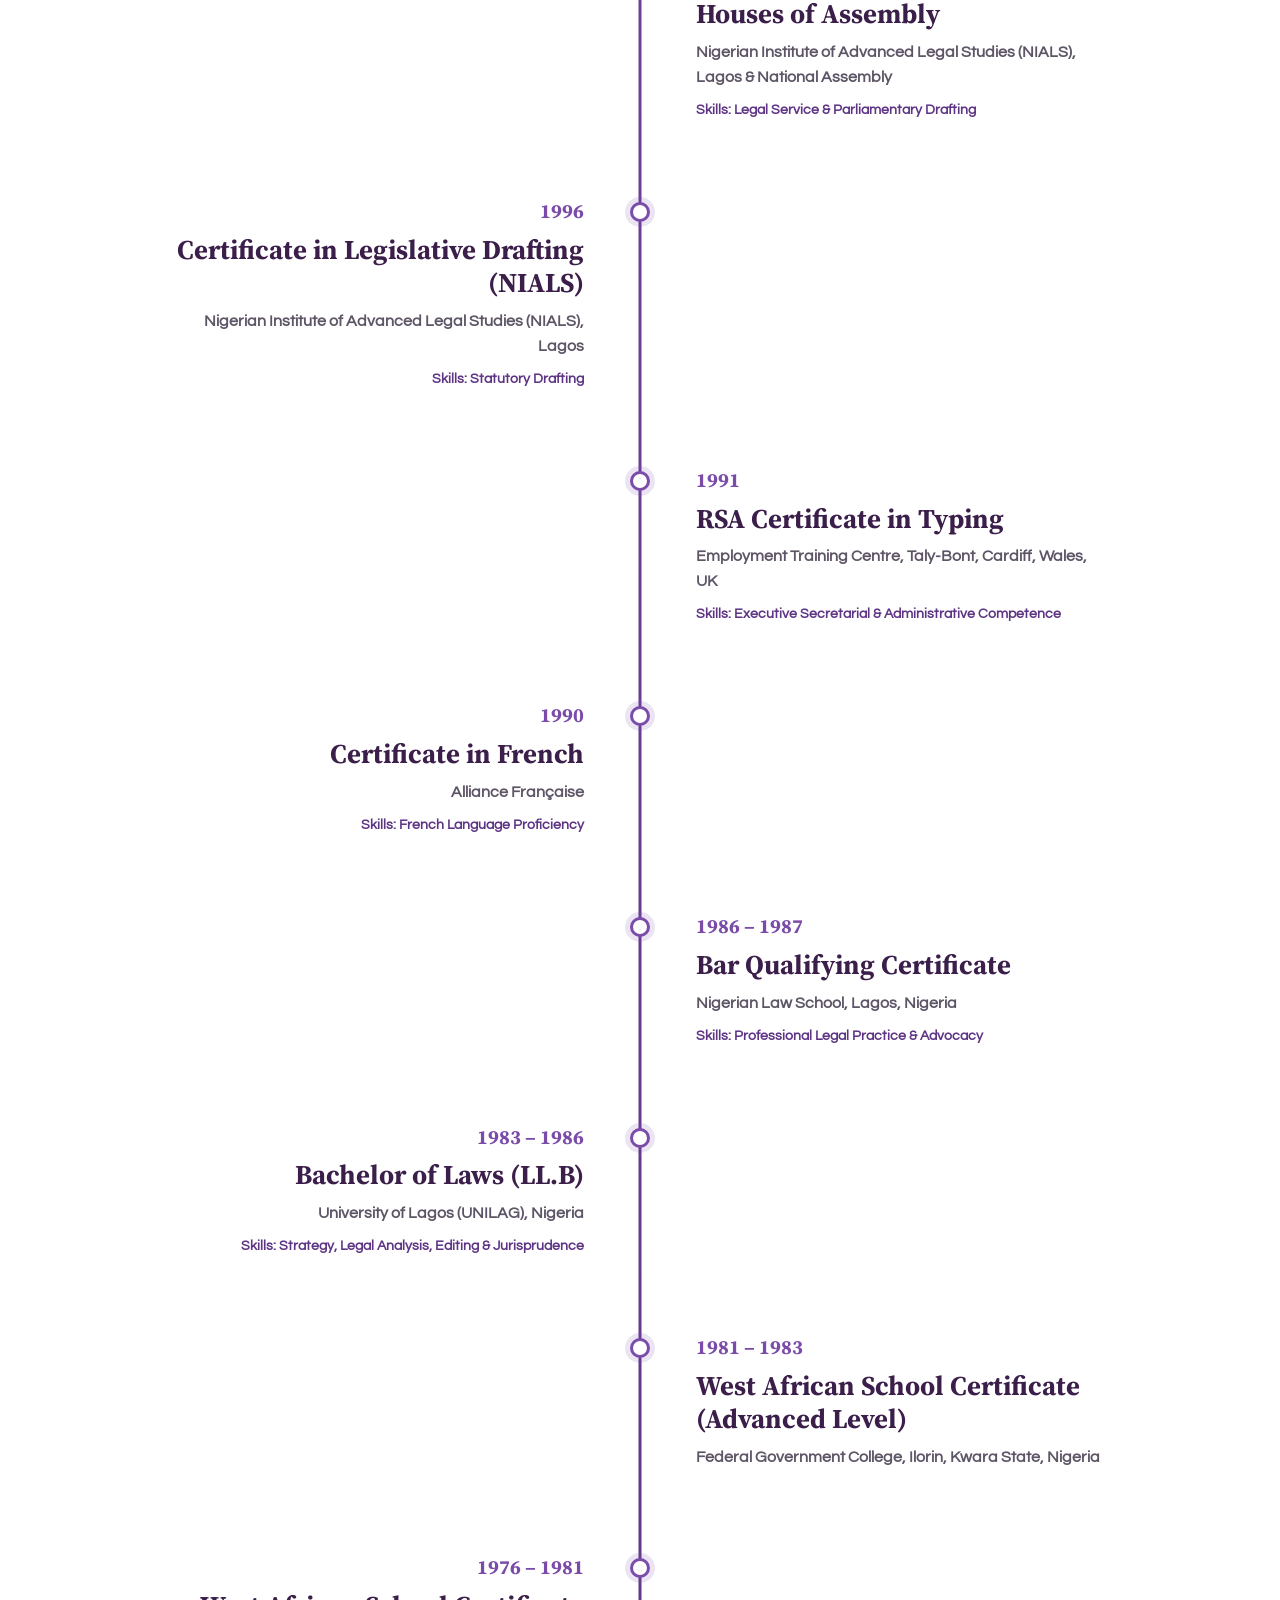
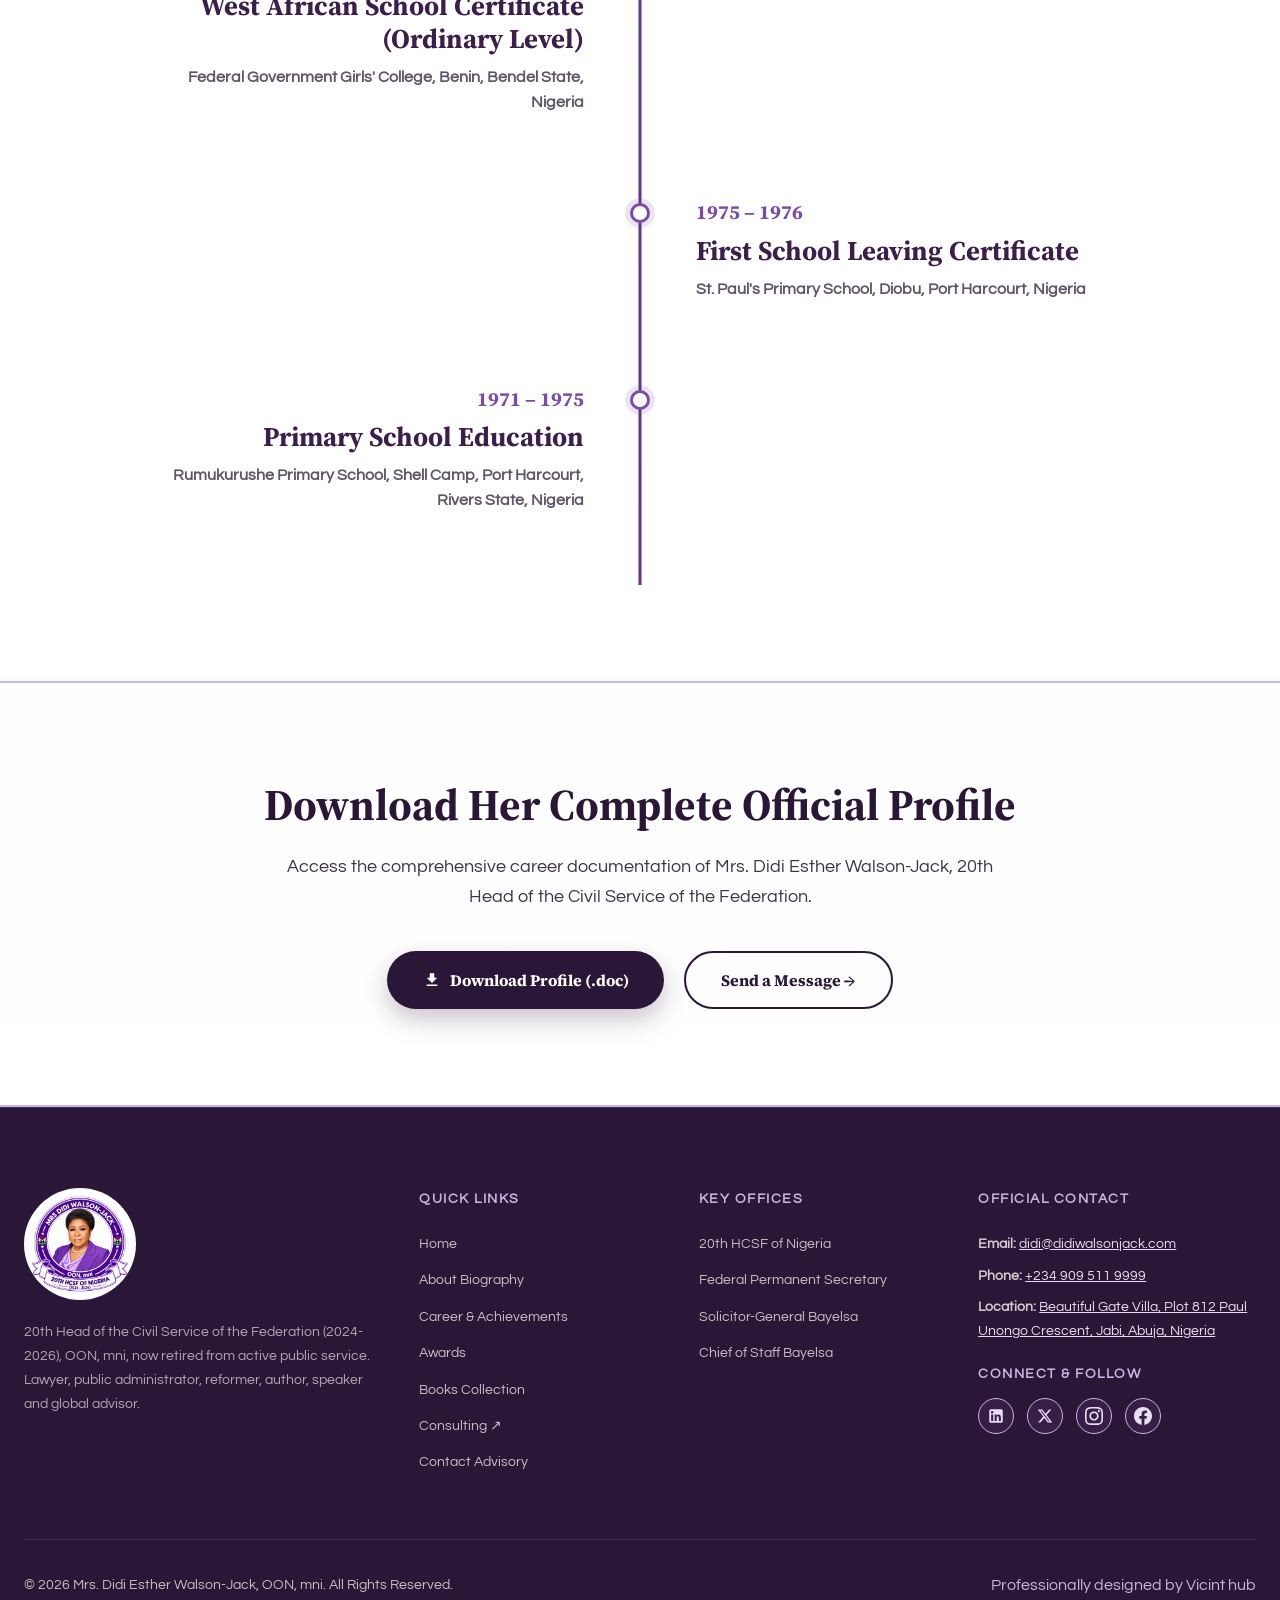
==== commit 6970381c: "Home awards rail: one large current card, two full cards and a peek of the fourth; Consulting link i" ====
--- a/about.html
+++ b/about.html
@@ -694,6 +694,7 @@
         <li><a href="/career" class="nav-link">Career & Achievements</a></li>
         <li><a href="/awards/" class="nav-link">Awards</a></li>
         <li><a href="/books" class="nav-link">Books</a></li>
+        <li><a href="https://www.walsonjackconsulting.org" class="nav-link nav-ext" target="_blank" rel="noopener noreferrer">Consulting <span aria-hidden="true">↗</span></a></li>
       </ul>
 
       <div style="display: flex; align-items: center; gap: 0.8rem;">
@@ -711,7 +712,7 @@
       <a href="/career" class="nav-link">Career & Achievements</a>
       <a href="/awards/" class="nav-link">Awards</a>
       <a href="/books" class="nav-link">Books</a>
-      <a href="/contact" class="btn btn-gold" style="text-align: center; margin-top: 1rem;">Contact ↗</a>
+      <a href="https://www.walsonjackconsulting.org" class="nav-link nav-ext" target="_blank" rel="noopener noreferrer">Consulting ↗</a>      <a href="/contact" class="btn btn-gold" style="text-align: center; margin-top: 1rem;">Contact ↗</a>
     </div>
   </header>
 
@@ -979,6 +980,7 @@
             <li><a href="/career" class="footer-link">Career & Achievements</a></li>
             <li><a href="/awards/" class="footer-link">Awards</a></li>
             <li><a href="/books" class="footer-link">Books Collection</a></li>
+            <li><a href="https://www.walsonjackconsulting.org" class="footer-link" target="_blank" rel="noopener noreferrer">Consulting ↗</a></li>
             <li><a href="/contact" class="footer-link">Contact Advisory</a></li>
           </ul>
         </div>
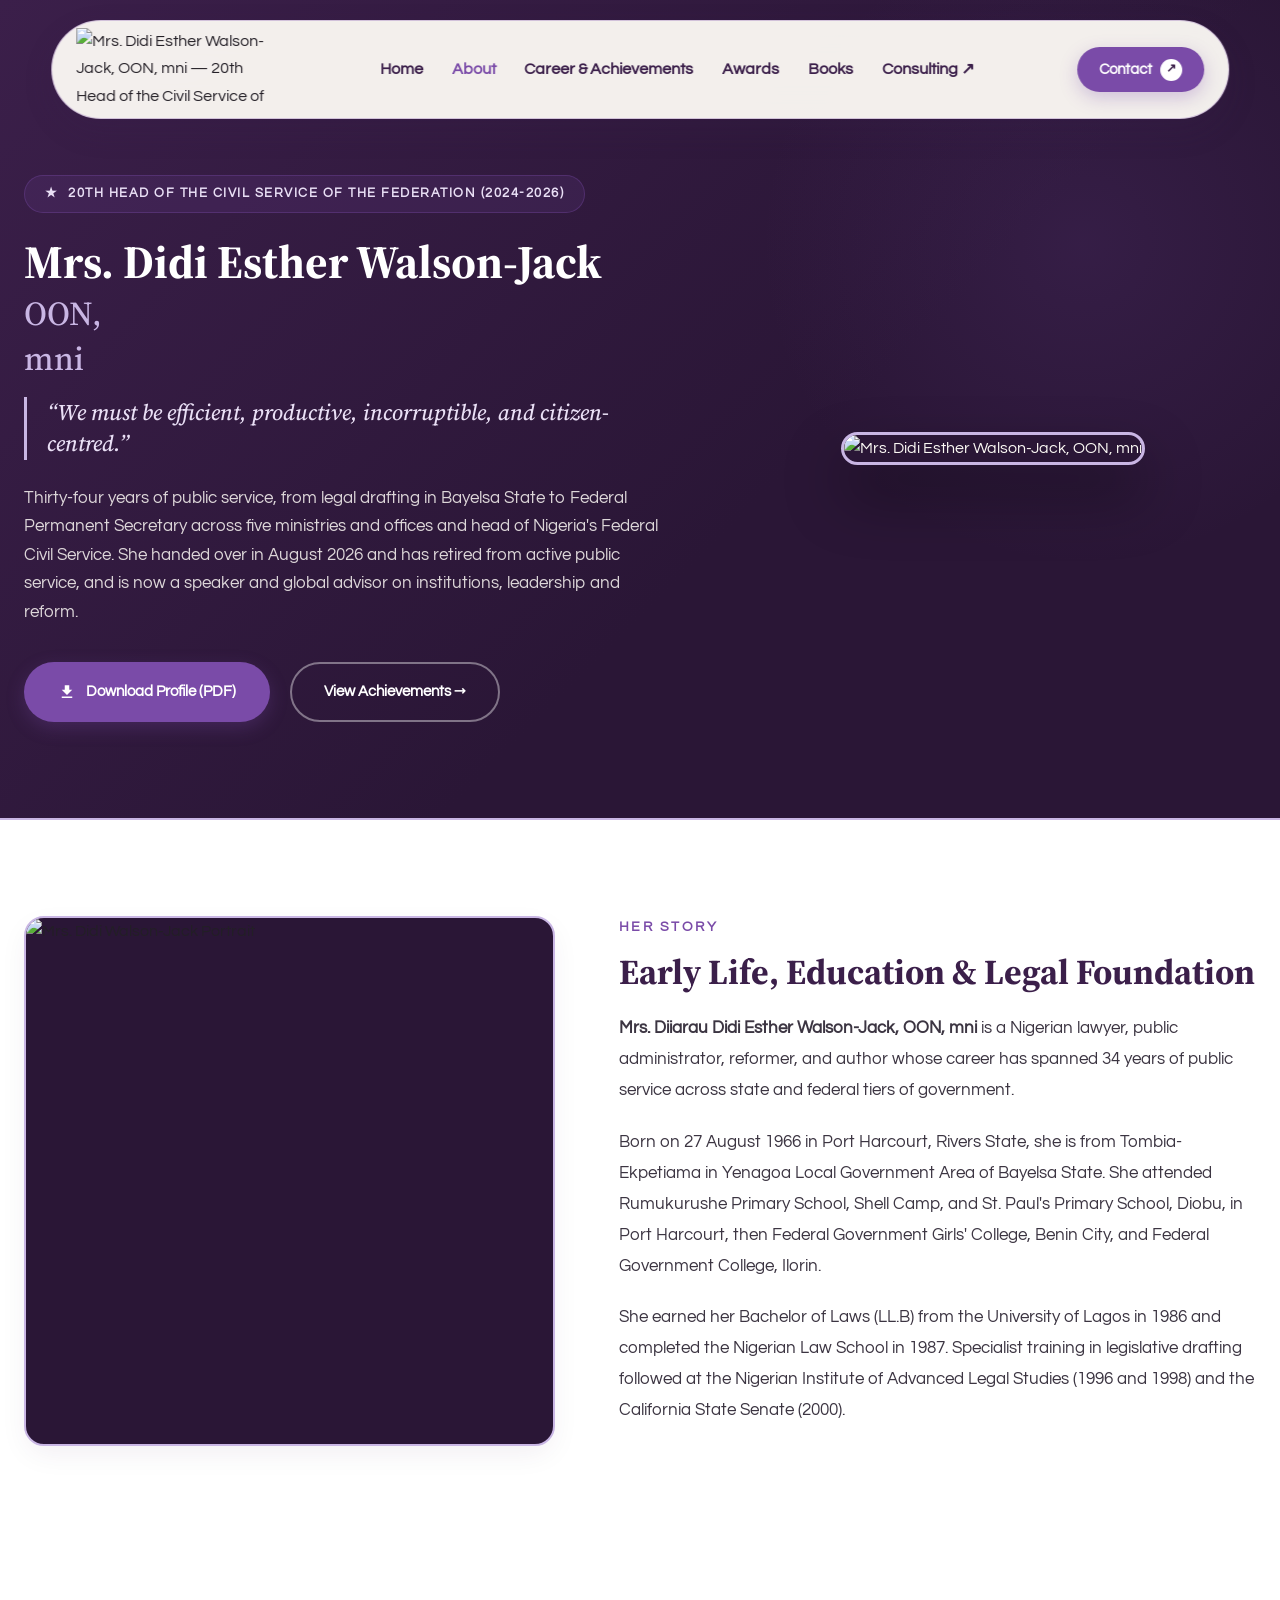
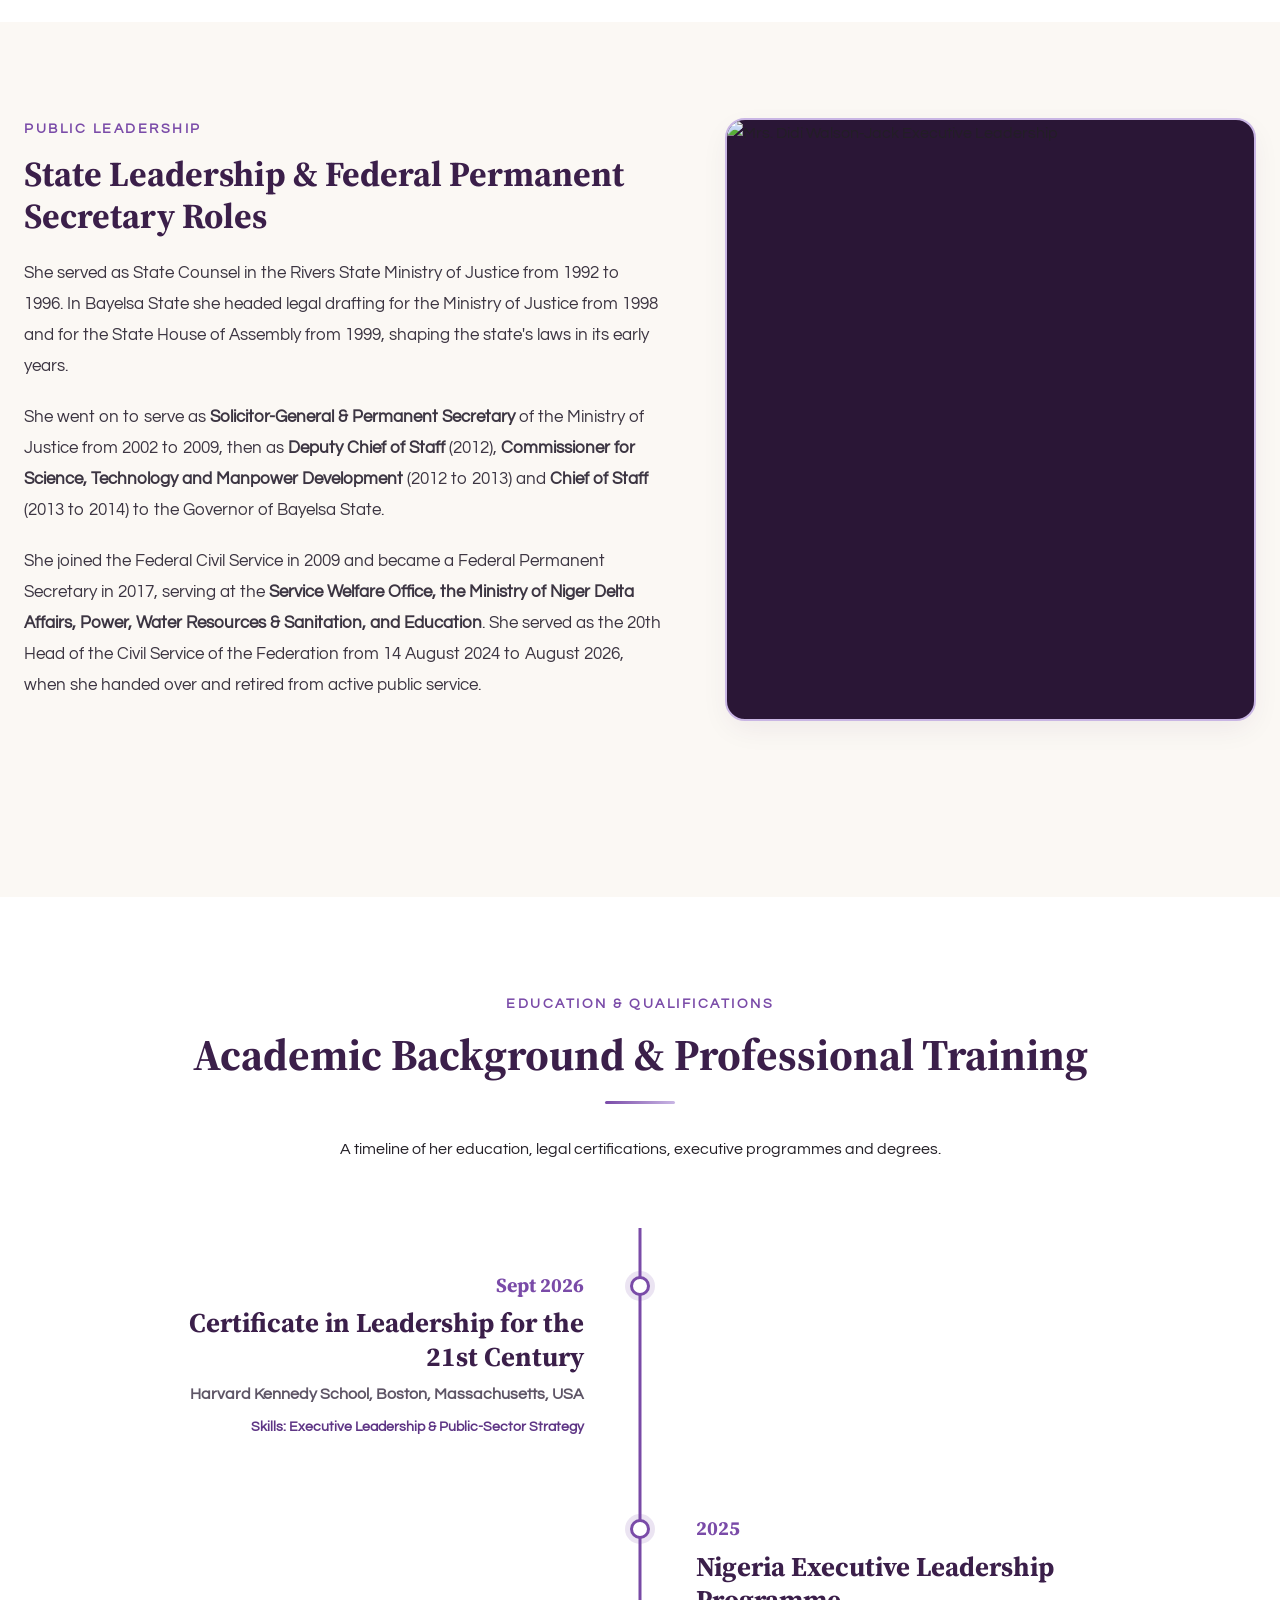
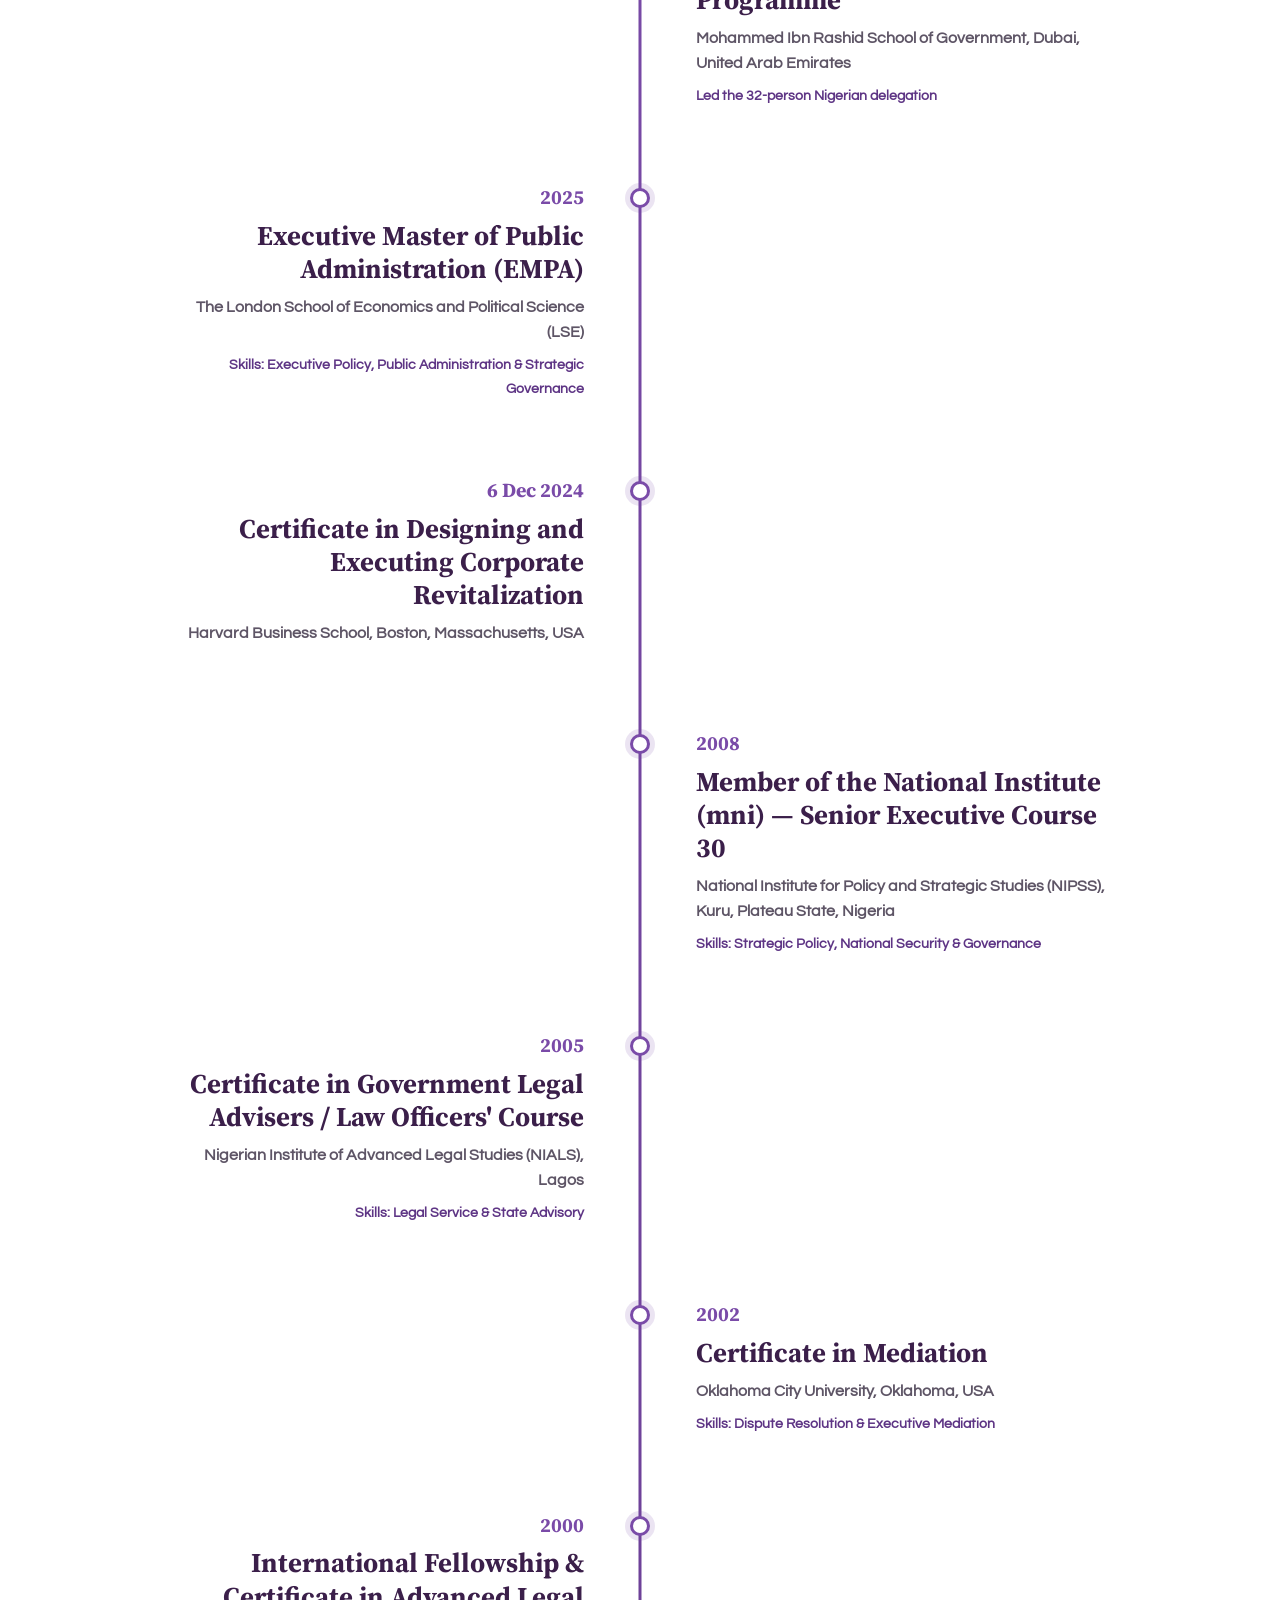
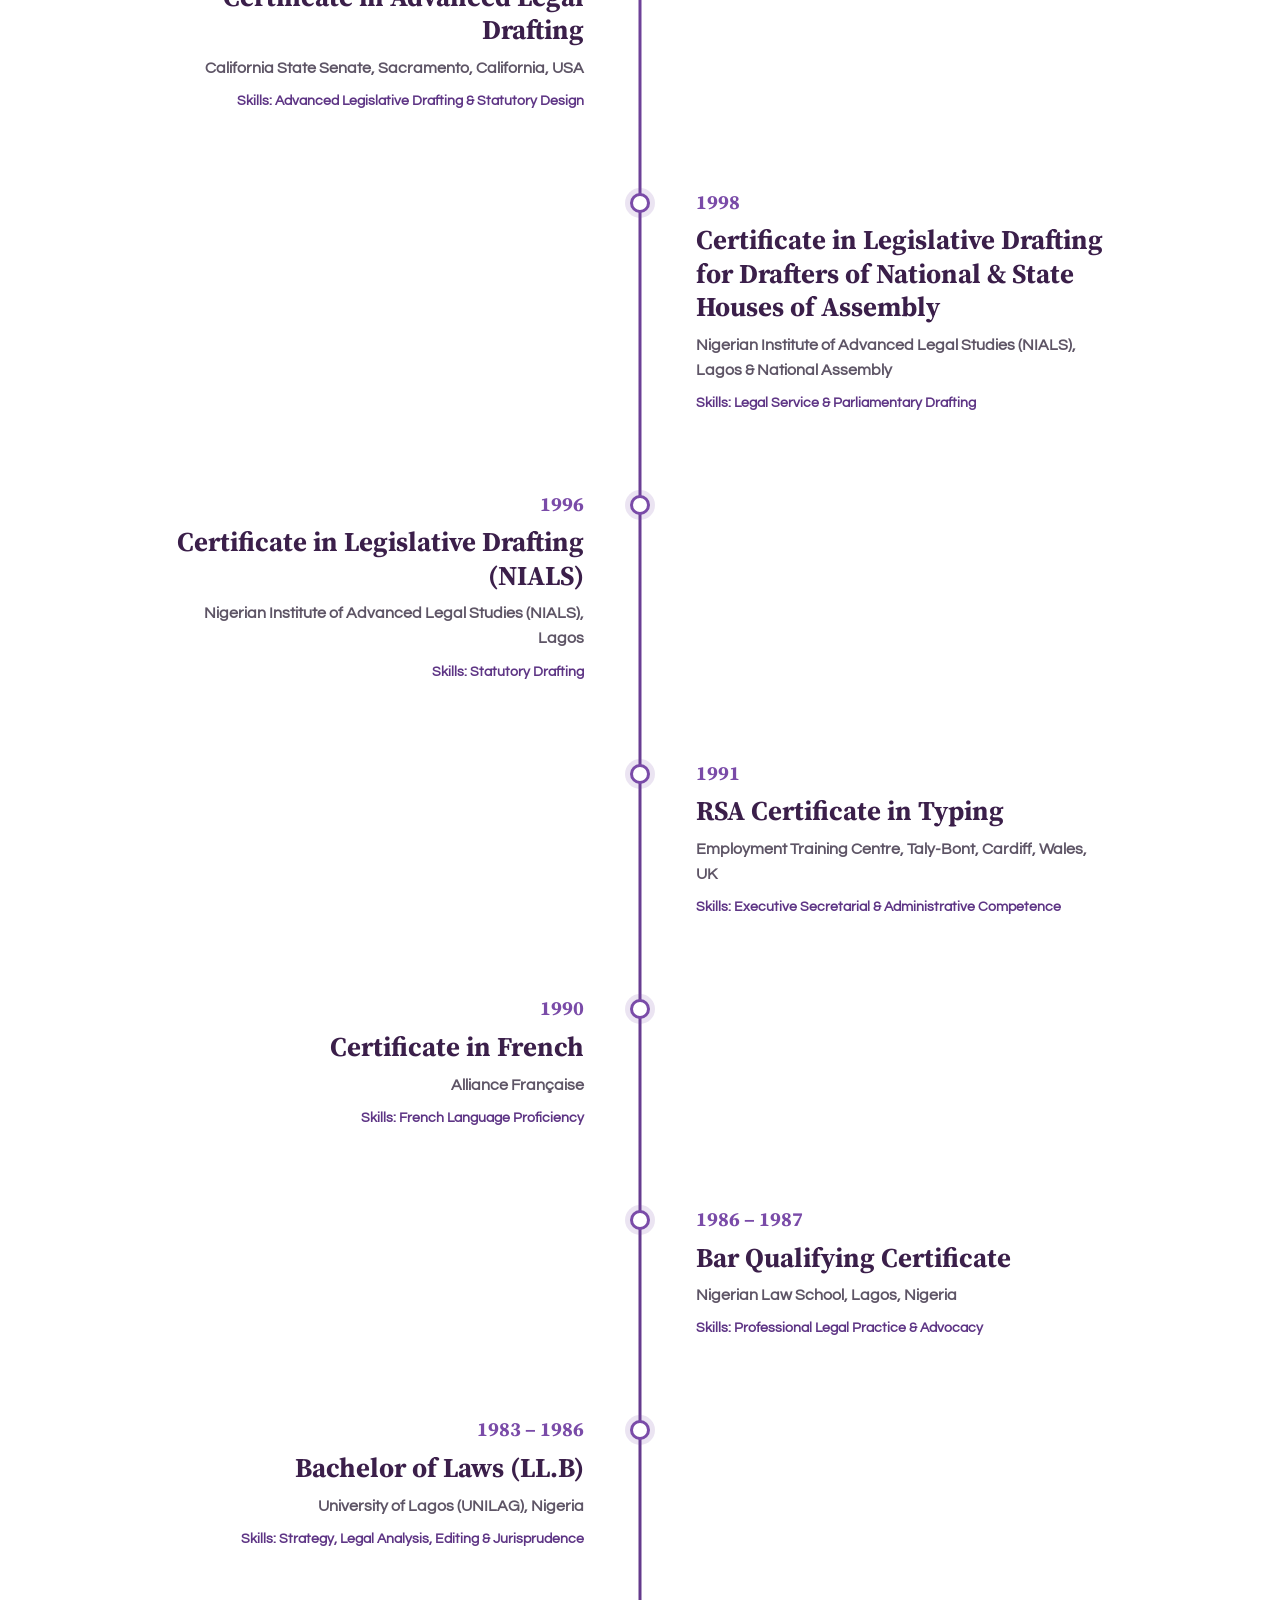
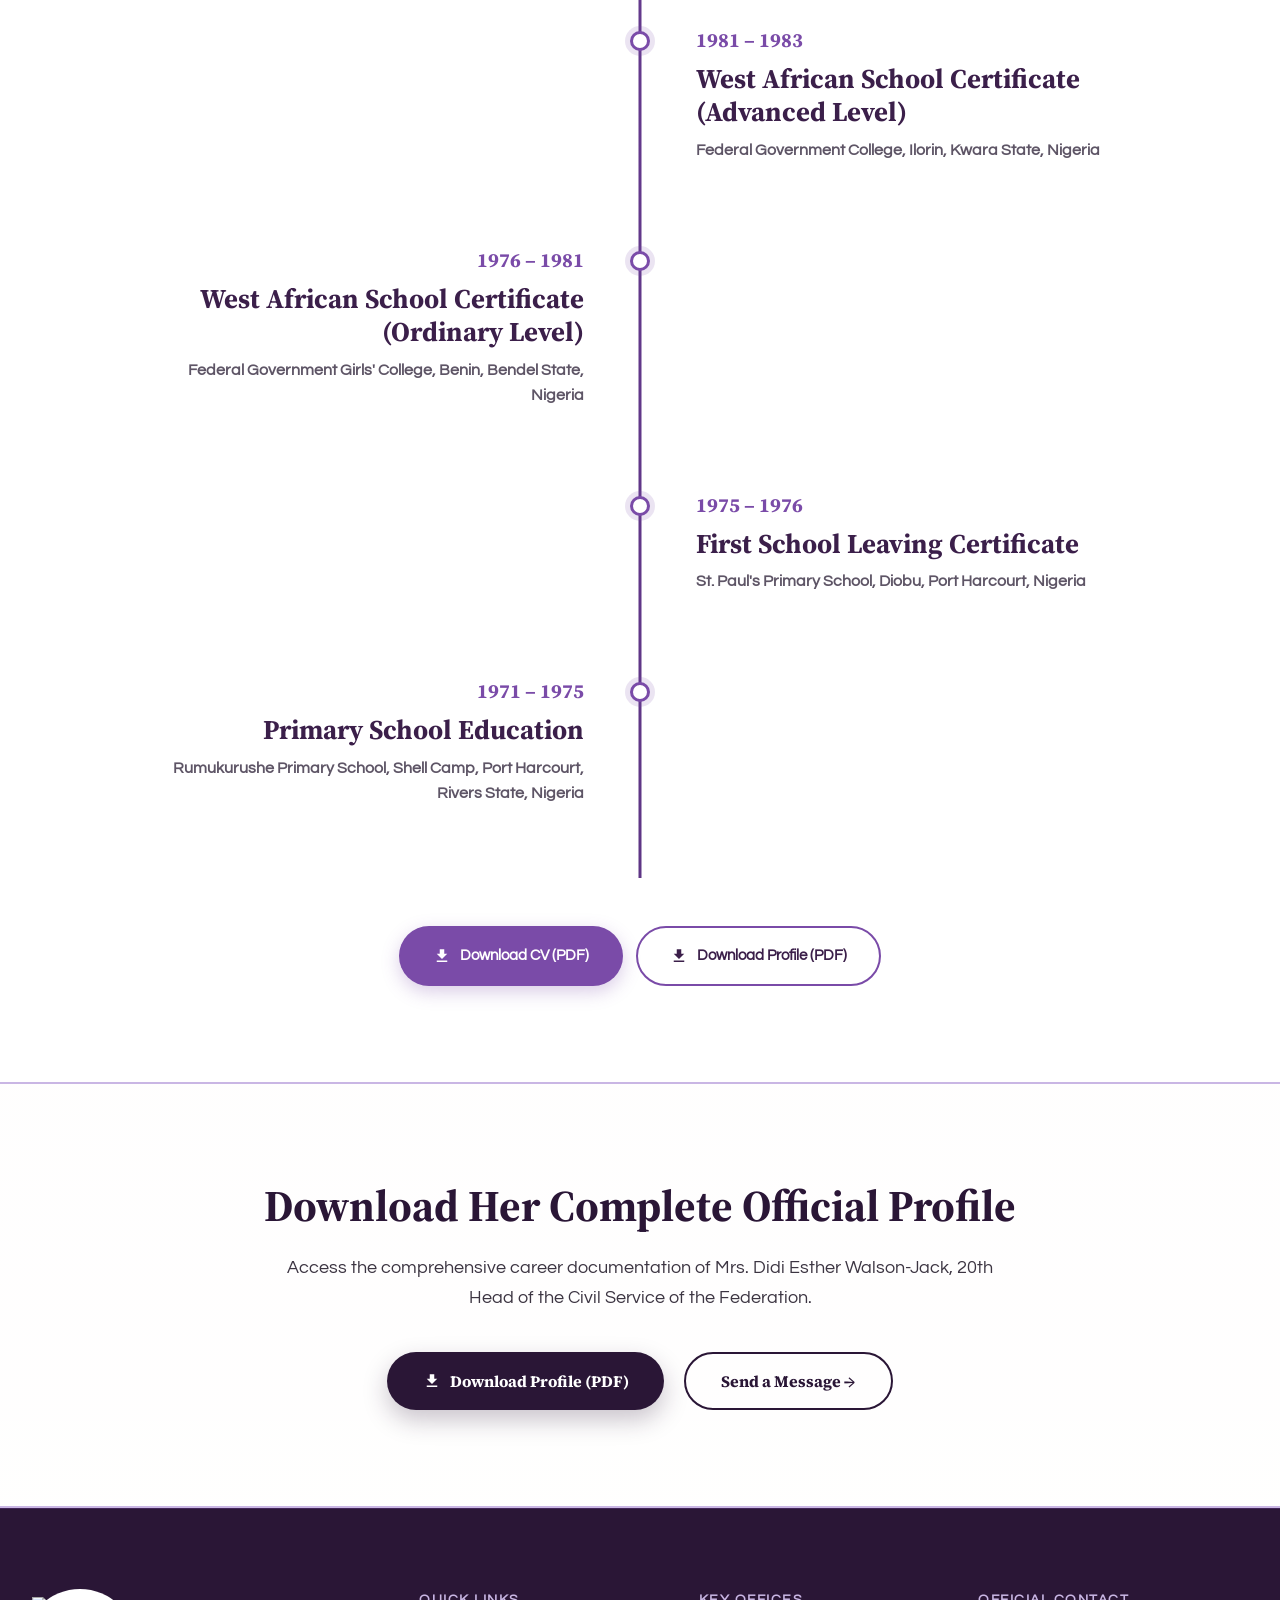
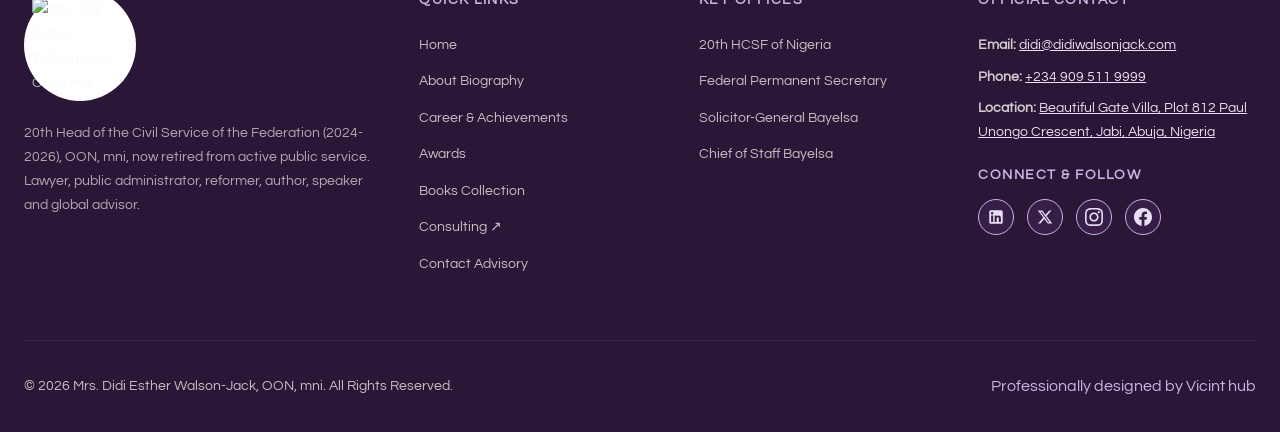
==== commit 3f221afb: "Hosted PDF downloads, Cloudinary logos/favicons, CV/Profile content updates, SEO/GEO/AEO head + JSON" ====
--- a/about.html
+++ b/about.html
@@ -3,15 +3,265 @@
 <head>
   <meta charset="UTF-8" />
   <meta name="viewport" content="width=device-width, initial-scale=1.0" />
-  <title>About Mrs. Didi Esther Walson-Jack, OON, mni | 20th Head of the Civil Service of the Federation (2024-2026)</title>
+  <!-- SEO / GEO / AEO (generated by tools/build_seo.py) -->
+  <title>About Mrs. Didi Esther Walson-Jack, OON, mni | Biography, Education &amp; Profile</title>
+  <meta name="description" content="Biography of Mrs. Didi Esther Walson-Jack, OON, mni: lawyer, Solicitor-General of Bayelsa State, Federal Permanent Secretary and 20th Head of the Civil Service of the Federation (2024-2026). Education, honours, CV and profile downloads." />
+  <meta name="keywords" content="Didi Walson-Jack biography, Didi Walson-Jack CV, Didi Walson-Jack profile, Bayelsa Solicitor-General, Federal Permanent Secretary, 20th Head of Service Nigeria, NIPSS mni, University of Lagos law, LSE EMPA, Harvard Kennedy School, Harvard Business School, Mohammed Ibn Rashid School of Government" />
+  <meta name="author" content="Mrs. Didi Esther Walson-Jack, OON, mni" />
+  <meta name="robots" content="index, follow, max-image-preview:large, max-snippet:-1, max-video-preview:-1" />
+  <meta name="theme-color" content="#3B1F4A" />
+  <meta name="geo.region" content="NG-FC" />
+  <meta name="geo.placename" content="Abuja, Nigeria" />
+  <link rel="canonical" href="https://didiwalsonjack.com/about" />
+  <link rel="alternate" hreflang="en-NG" href="https://didiwalsonjack.com/about" />
+  <link rel="alternate" hreflang="x-default" href="https://didiwalsonjack.com/about" />
+  <link rel="alternate" type="text/plain" href="https://didiwalsonjack.com/llms.txt" title="LLM-readable summary" />
+  <meta property="og:site_name" content="Mrs. Didi Esther Walson-Jack, OON, mni | Official Website" />
+  <meta property="og:locale" content="en_NG" />
+  <meta property="og:type" content="profile" />
+  <meta property="og:title" content="About Mrs. Didi Esther Walson-Jack, OON, mni | Biography &amp; Profile" />
+  <meta property="og:description" content="Biography of Mrs. Didi Esther Walson-Jack, OON, mni: lawyer, Solicitor-General of Bayelsa State, Federal Permanent Secretary and 20th Head of the Civil Service of the Federation (2024-2026). Education, honours, CV and profile downloads." />
+  <meta property="og:url" content="https://didiwalsonjack.com/about" />
+  <meta property="og:image" content="https://res.cloudinary.com/pwkdspnn/image/upload/f_auto,q_auto:good,w_1000/v1787818879/IMG_1929_h6dhus.webp" />
+  <meta property="og:image:alt" content="Mrs. Didi Esther Walson-Jack, OON, mni" />
+  <meta name="twitter:card" content="summary_large_image" />
+  <meta name="twitter:site" content="@Didi_WalsonJack" />
+  <meta name="twitter:creator" content="@Didi_WalsonJack" />
+  <meta name="twitter:title" content="About Mrs. Didi Esther Walson-Jack, OON, mni | Biography &amp; Profile" />
+  <meta name="twitter:description" content="Biography of Mrs. Didi Esther Walson-Jack, OON, mni: lawyer, Solicitor-General of Bayelsa State, Federal Permanent Secretary and 20th Head of the Civil Service of the Federation (2024-2026). Education, honours, CV and profile downloads." />
+  <meta name="twitter:image" content="https://res.cloudinary.com/pwkdspnn/image/upload/f_auto,q_auto:good,w_1000/v1787818879/IMG_1929_h6dhus.webp" />
+  <script type="application/ld+json">
+{
+ "@context": "https://schema.org",
+ "@graph": [
+  {
+   "@type": "WebSite",
+   "@id": "https://didiwalsonjack.com/#website",
+   "url": "https://didiwalsonjack.com/",
+   "name": "Mrs. Didi Esther Walson-Jack, OON, mni | Official Website",
+   "inLanguage": "en-NG",
+   "publisher": {
+    "@id": "https://didiwalsonjack.com/#person"
+   }
+  },
+  {
+   "@type": "ImageObject",
+   "@id": "https://didiwalsonjack.com/#logo",
+   "url": "https://res.cloudinary.com/pwkdspnn/image/upload/f_auto,q_auto,w_512/v1791282316/favicon-512.png",
+   "contentUrl": "https://res.cloudinary.com/pwkdspnn/image/upload/f_auto,q_auto,w_512/v1791282316/favicon-512.png",
+   "caption": "Mrs. Didi Esther Walson-Jack, OON, mni"
+  },
+  {
+   "@type": "Person",
+   "@id": "https://didiwalsonjack.com/#person",
+   "name": "Mrs. Didi Esther Walson-Jack, OON, mni",
+   "givenName": "Didi",
+   "familyName": "Walson-Jack",
+   "alternateName": [
+    "Didi Walson-Jack",
+    "Didi Esther Walson-Jack",
+    "Diiarau Didi Esther Walson-Jack"
+   ],
+   "honorificPrefix": "Mrs.",
+   "honorificSuffix": "OON, mni",
+   "gender": "Female",
+   "nationality": {
+    "@type": "Country",
+    "name": "Nigeria"
+   },
+   "jobTitle": "Immediate Past Head of the Civil Service of the Federation of Nigeria (2024-2026)",
+   "description": "Mrs. Didi Esther Walson-Jack, OON, mni, was the 20th Head of the Civil Service of the Federation of Nigeria (14 August 2024 to 27 August 2026). A lawyer and public administrator with 34 years of public service, she is now retired from active public service and works as an author, speaker and global advisor on institutions, leadership and reform.",
+   "url": "https://didiwalsonjack.com/",
+   "image": "https://res.cloudinary.com/pwkdspnn/image/upload/f_auto,q_auto:good,w_1000/v1787818879/IMG_1929_h6dhus.webp",
+   "email": "mailto:didi@didiwalsonjack.com",
+   "telephone": "+2349095119999",
+   "address": {
+    "@type": "PostalAddress",
+    "streetAddress": "Beautiful Gate Villa, Plot 812 Paul Unongo Crescent, Jabi",
+    "addressLocality": "Abuja",
+    "addressCountry": "NG"
+   },
+   "hasOccupation": [
+    {
+     "@type": "Occupation",
+     "name": "Head of the Civil Service of the Federation of Nigeria",
+     "occupationLocation": {
+      "@type": "Country",
+      "name": "Nigeria"
+     }
+    },
+    {
+     "@type": "Occupation",
+     "name": "Federal Permanent Secretary, Federal Republic of Nigeria"
+    },
+    {
+     "@type": "Occupation",
+     "name": "Solicitor-General and Permanent Secretary, Ministry of Justice, Bayelsa State"
+    }
+   ],
+   "alumniOf": [
+    {
+     "@type": "CollegeOrUniversity",
+     "name": "Harvard Kennedy School"
+    },
+    {
+     "@type": "CollegeOrUniversity",
+     "name": "London School of Economics and Political Science"
+    },
+    {
+     "@type": "CollegeOrUniversity",
+     "name": "Harvard Business School"
+    },
+    {
+     "@type": "CollegeOrUniversity",
+     "name": "Mohammed Ibn Rashid School of Government"
+    },
+    {
+     "@type": "CollegeOrUniversity",
+     "name": "National Institute for Policy and Strategic Studies, Kuru"
+    },
+    {
+     "@type": "CollegeOrUniversity",
+     "name": "Nigerian Law School"
+    },
+    {
+     "@type": "CollegeOrUniversity",
+     "name": "University of Lagos"
+    }
+   ],
+   "award": [
+    "Award for Public Service at the 30th Anniversary of Bayelsa State (1 October 2026)",
+    "2026 Global Service Award, Most Influential Persons of African Descent (23 September 2026)",
+    "African Iconic Public Service Award and Hall of Fame Induction (23 May 2026)",
+    "African Public Service Award, African Heritage Awards (11 April 2026)",
+    "University of Lagos Distinguished Alumnus Award (17 October 2025)",
+    "Officer of the Order of the Niger (OON), 2023"
+   ],
+   "memberOf": [
+    {
+     "@type": "Organization",
+     "name": "Chartered Institute of Directors, Nigeria"
+    }
+   ],
+   "knowsAbout": [
+    "Public sector transformation",
+    "Federal civil service reform",
+    "Public administration",
+    "Legislative drafting",
+    "Institutional governance",
+    "Digital government",
+    "Performance management",
+    "Leadership development",
+    "Women in leadership"
+   ],
+   "knowsLanguage": [
+    "en"
+   ],
+   "sameAs": [
+    "https://x.com/Didi_WalsonJack",
+    "https://www.linkedin.com/in/didi-esther-walson-jack-mcipm-oon-mni-7285a22a6/",
+    "https://www.facebook.com/didi.walsonjack/",
+    "https://www.instagram.com/didi.walsonjack/"
+   ],
+   "mainEntityOfPage": "https://didiwalsonjack.com/about"
+  },
+  {
+   "@type": "ProfilePage",
+   "@id": "https://didiwalsonjack.com/about#webpage",
+   "url": "https://didiwalsonjack.com/about",
+   "name": "About Mrs. Didi Esther Walson-Jack, OON, mni | Biography, Education & Profile",
+   "description": "Biography of Mrs. Didi Esther Walson-Jack, OON, mni: lawyer, Solicitor-General of Bayelsa State, Federal Permanent Secretary and 20th Head of the Civil Service of the Federation (2024-2026). Education, honours, CV and profile downloads.",
+   "inLanguage": "en-NG",
+   "isPartOf": {
+    "@id": "https://didiwalsonjack.com/#website"
+   },
+   "about": {
+    "@id": "https://didiwalsonjack.com/#person"
+   },
+   "primaryImageOfPage": {
+    "@type": "ImageObject",
+    "url": "https://res.cloudinary.com/pwkdspnn/image/upload/f_auto,q_auto:good,w_1000/v1787818879/IMG_1929_h6dhus.webp"
+   },
+   "mainEntity": {
+    "@id": "https://didiwalsonjack.com/#person"
+   },
+   "hasPart": [
+    {
+     "@type": "DigitalDocument",
+     "name": "Curriculum Vitae of Mrs. Didi Esther Walson-Jack",
+     "encodingFormat": "application/pdf",
+     "url": "https://didiwalsonjack.com/wp-content/uploads/2026/10/CV-OF-DIIARAU-DIDI-ESTHER-WALSON-JACK.pdf"
+    },
+    {
+     "@type": "DigitalDocument",
+     "name": "Profile of Mrs. Didi Walson-Jack",
+     "encodingFormat": "application/pdf",
+     "url": "https://didiwalsonjack.com/wp-content/uploads/2026/10/PROFILE-OF-MRS-DIDI-WALSON-JACK.pdf"
+    }
+   ]
+  },
+  {
+   "@type": "BreadcrumbList",
+   "itemListElement": [
+    {
+     "@type": "ListItem",
+     "position": 1,
+     "name": "Home",
+     "item": "https://didiwalsonjack.com/"
+    },
+    {
+     "@type": "ListItem",
+     "position": 2,
+     "name": "About Mrs. Didi Esther Walson-Jack, OON, mni",
+     "item": "https://didiwalsonjack.com/about"
+    }
+   ]
+  },
+  {
+   "@type": "FAQPage",
+   "mainEntity": [
+    {
+     "@type": "Question",
+     "name": "Where did Mrs. Walson-Jack study?",
+     "acceptedAnswer": {
+      "@type": "Answer",
+      "text": "She holds an LL.B from the University of Lagos (1986) and a Bar Qualifying Certificate from the Nigerian Law School (1987). Her executive education includes the Executive Master of Public Administration at the London School of Economics (2025), Harvard Business School, the Harvard Kennedy School Certificate in Leadership for the 21st Century (September 2026) and the Nigeria Executive Leadership Programme at the Mohammed Ibn Rashid School of Government, Dubai (2025). She is a member of the National Institute (mni) from NIPSS, Kuru."
+     }
+    },
+    {
+     "@type": "Question",
+     "name": "Where did she begin her public service career?",
+     "acceptedAnswer": {
+      "@type": "Answer",
+      "text": "She began as a legal draftswoman in Bayelsa State, rose to Solicitor-General and Permanent Secretary of the Ministry of Justice, joined the Federal Civil Service in 2009 and became a Federal Permanent Secretary in 2017."
+     }
+    },
+    {
+     "@type": "Question",
+     "name": "What do OON and mni mean?",
+     "acceptedAnswer": {
+      "@type": "Answer",
+      "text": "OON means Officer of the Order of the Niger, a Nigerian national honour conferred in 2023. mni means member of the National Institute, awarded by the National Institute for Policy and Strategic Studies (NIPSS), Kuru."
+     }
+    },
+    {
+     "@type": "Question",
+     "name": "Where can I download her CV and profile?",
+     "acceptedAnswer": {
+      "@type": "Answer",
+      "text": "Her curriculum vitae and introductory profile are available as PDF downloads on this page."
+     }
+    }
+   ]
+  }
+ ]
+}
+  </script>
 
   <!-- FAVICON & WEB CLIP -->
-  <link rel="icon" href="/assets/Logos/favicon.ico" sizes="any" />
-  <link rel="icon" type="image/png" sizes="32x32" href="/assets/Logos/favicon-32.png" />
-  <link rel="icon" type="image/png" sizes="192x192" href="/assets/Logos/favicon-192.png" />
-  <link rel="apple-touch-icon" href="/assets/Logos/favicon-180.png" />
-  <meta name="description" content="Official biography of Mrs. Didi Esther Walson-Jack, OON, mni, 20th Head of the Civil Service of the Federation of Nigeria (2024-2026). Thirty-four years of public service across state and federal government." />
-  <meta name="keywords" content="Didi Walson-Jack biography, HCSF profile, Bayelsa Solicitor-General, Federal Permanent Secretary, NIPSS mni, UNILAG law, LSE, Harvard Business School, Mohammed Bin Rashid School of Government" />
+  <link rel="icon" type="image/png" sizes="32x32" href="https://res.cloudinary.com/pwkdspnn/image/upload/v1791282314/favicon-32.png" />
+  <link rel="icon" type="image/png" sizes="192x192" href="https://res.cloudinary.com/pwkdspnn/image/upload/v1791282315/favicon-192.png" />
+  <link rel="apple-touch-icon" href="https://res.cloudinary.com/pwkdspnn/image/upload/v1791282314/favicon-180.png" />
 
   <!-- Google Fonts: Source Serif 4 (headings) and Questrial (free stand-in for Century Gothic) -->
   <link rel="preconnect" href="https://fonts.googleapis.com">
@@ -589,51 +839,6 @@
       flex: 1 1 100% !important;
     }
 </style>
-  <!-- SEO & AEO META TAGS -->
-  <link rel="canonical" href="https://didiwalsonjack.com/about" />
-  <meta property="og:site_name" content="Mrs. Didi Esther Walson-Jack, OON, mni | Official Website" />
-  <meta property="og:type" content="website" />
-  <meta property="og:title" content="About Her & Public Leadership Journey | Mrs. Didi Walson-Jack, OON, mni" />
-  <meta property="og:description" content="Explore the 34-year public service journey of Mrs. Didi Esther Walson-Jack, OON, mni, 20th Head of the Civil Service of the Federation of Nigeria (2024-2026), former Permanent Secretary, Solicitor-General, and Chief of Staff." />
-  <meta property="og:url" content="https://didiwalsonjack.com/about" />
-  <meta property="og:image" content="https://res.cloudinary.com/pwkdspnn/image/upload/f_auto,q_auto:good,w_1000/v1787818879/IMG_1929_h6dhus.webp" />
-  <meta name="twitter:card" content="summary_large_image" />
-  <meta name="twitter:site" content="@Didi_WalsonJack" />
-  <meta name="twitter:title" content="About Her & Public Leadership Journey | Mrs. Didi Walson-Jack, OON, mni" />
-  <meta name="twitter:description" content="Explore the 34-year public service journey of Mrs. Didi Esther Walson-Jack, OON, mni, 20th Head of the Civil Service of the Federation of Nigeria (2024-2026), former Permanent Secretary, Solicitor-General, and Chief of Staff." />
-  <meta name="twitter:image" content="https://res.cloudinary.com/pwkdspnn/image/upload/f_auto,q_auto:good,w_1000/v1787818879/IMG_1929_h6dhus.webp" />
-
-  <!-- SCHEMA.ORG JSON-LD STRUCTURED DATA (AEO & AI ENGINE OPTIMIZATION) -->
-  <script type="application/ld+json">
-  {
-  "@context": "https://schema.org",
-  "@type": "Person",
-  "name": "Mrs. Didi Esther Walson-Jack, OON, mni",
-  "alternateName": "Didi Walson-Jack",
-  "jobTitle": "Former Head of the Civil Service of the Federation of Nigeria (2024-2026)",
-  "alumniOf": [
-    {"@type": "CollegeOrUniversity", "name": "University of Lagos"},
-    {"@type": "CollegeOrUniversity", "name": "London School of Economics and Political Science"}
-  ],
-  "description": "20th Head of the Civil Service of the Federation of Nigeria (2024-2026). Lawyer, public administrator, reformer, author, speaker and global advisor. Handed over and retired from active public service in August 2026 after 34 years.",
-  "url": "https://didiwalsonjack.com/",
-  "image": "https://res.cloudinary.com/pwkdspnn/image/upload/f_auto,q_auto:good,w_1000/v1787818879/IMG_1929_h6dhus.webp",
-  "knowsAbout": [
-    "Public Sector Transformation",
-    "Federal Civil Service Reform",
-    "Paperless System Implementation",
-    "Service-Wise GPT AI Assistant",
-    "FCSSIP25 Strategic Plan",
-    "Executive Governance & Policy Advisory",
-    "Executive Leadership Development"
-  ],
-  "sameAs": [
-    "https://x.com/Didi_WalsonJack",
-    "https://www.linkedin.com/in/didi-esther-walson-jack-mcipm-oon-mni-7285a22a6/",
-    "https://www.facebook.com/didi.walsonjack/"
-  ]
-}
-  </script>
 <style>
 
     
@@ -668,6 +873,12 @@
     .mobile-drawer { background: var(--ivory); border: 1.5px solid var(--amethyst); }
     .mobile-drawer .nav-link { color: var(--aubergine); }
     .hero, .page-banner { padding-top: 175px; }
+    /* Download buttons (primary + secondary) */
+    .dl-group { display: flex; flex-wrap: wrap; gap: 0.8rem; justify-content: center; }
+    .btn-dl-secondary { background: transparent; color: #3B1F4A; border: 2px solid #7A4BA8; }
+    .btn-dl-secondary:hover { background: #7A4BA8; color: #FFFFFF; transform: translateY(-2px); }
+    .btn-dl-secondary.on-dark { color: #FFFFFF; border-color: rgba(255,255,255,0.6); }
+    .btn-dl-secondary.on-dark:hover { background: rgba(255,255,255,0.16); color: #FFFFFF; }
     .btn-gold, .nav-cta-btn, .btn-pill-gold, .contact-submit-btn { background: #7A4BA8; color: #FFFFFF; box-shadow: 0 6px 18px rgba(122,75,168,0.28); }
     .btn-gold:hover, .nav-cta-btn:hover { background: #5E3585; color: #FFFFFF; }
     .footer-logo-disc { display: inline-flex; align-items: center; justify-content: center; width: 112px; height: 112px; border-radius: 50%; background: #FFFFFF; margin-bottom: 1.25rem; }
@@ -685,7 +896,7 @@
   <header class="header" id="navbar">
     <div class="container nav-container">
       <a href="/" class="brand-logo">
-        <img decoding="async" src="/assets/Logos/walson-jack-lockup-horizontal.png" alt="Mrs. Didi Esther Walson-Jack, OON, mni — 20th Head of the Civil Service of the Federation (2024-2026)" class="brand-logo-img" width="200" height="83" />
+        <img decoding="async" src="https://res.cloudinary.com/pwkdspnn/image/upload/f_auto,q_auto,w_700/v1791282312/walson-jack-lockup-horizontal.png" alt="Mrs. Didi Esther Walson-Jack, OON, mni — 20th Head of the Civil Service of the Federation (2024-2026)" class="brand-logo-img" width="200" height="83" />
       </a>
 
       <ul class="nav-menu">
@@ -736,9 +947,9 @@
               Thirty-four years of public service, from legal drafting in Bayelsa State to Federal Permanent Secretary across five ministries and offices and head of Nigeria's Federal Civil Service. She handed over in August 2026 and has retired from active public service, and is now a speaker and global advisor on institutions, leadership and reform.
             </p>
             <div class="hero-cta-group">
-              <a href="Profile of Mrs. Didi Walson-Jack - 13072026.doc" download class="btn btn-gold">
+              <a href="https://didiwalsonjack.com/wp-content/uploads/2026/10/PROFILE-OF-MRS-DIDI-WALSON-JACK.pdf" target="_blank" rel="noopener" download class="btn btn-gold">
                 <svg viewBox="0 0 24 24" style="width: 18px; height: 18px; fill: currentColor;"><path d="M19 9h-4V3H9v6H5l7 7 7-7zM5 18v2h14v-2H5z"/></svg>
-                Download Profile (.doc)
+                Download Profile (PDF)
               </a>
               <a href="/career" class="btn btn-outline-white">View Achievements →</a>
             </div>
@@ -828,12 +1039,20 @@
         <div class="edu-timeline-wrapper">
 
           <div class="edu-timeline-row left">
-            <span class="edu-row-year">2026</span>
-            <h3 class="edu-row-title">Programme at the Mohammed Bin Rashid School of Government</h3>
-            <div class="edu-row-institution">Mohammed Bin Rashid School of Government</div>
+            <span class="edu-row-year">Sept 2026</span>
+            <h3 class="edu-row-title">Certificate in Leadership for the 21st Century</h3>
+            <div class="edu-row-institution">Harvard Kennedy School, Boston, Massachusetts, USA</div>
+            <div class="edu-row-details">Skills: Executive Leadership &amp; Public-Sector Strategy</div>
           </div>
 
           <div class="edu-timeline-row right">
+            <span class="edu-row-year">2025</span>
+            <h3 class="edu-row-title">Nigeria Executive Leadership Programme</h3>
+            <div class="edu-row-institution">Mohammed Ibn Rashid School of Government, Dubai, United Arab Emirates</div>
+            <div class="edu-row-details">Led the 32-person Nigerian delegation</div>
+          </div>
+
+          <div class="edu-timeline-row left">
             <span class="edu-row-year">2025</span>
             <h3 class="edu-row-title">Executive Master of Public Administration (EMPA)</h3>
             <div class="edu-row-institution">The London School of Economics and Political Science (LSE)</div>
@@ -940,6 +1159,11 @@
             <div class="edu-row-institution">Rumukurushe Primary School, Shell Camp, Port Harcourt, Rivers State, Nigeria</div>
           </div>
 
+        </div>
+
+        <div class="dl-group" style="margin-top: 3rem;">
+          <a href="https://didiwalsonjack.com/wp-content/uploads/2026/10/CV-OF-DIIARAU-DIDI-ESTHER-WALSON-JACK.pdf" target="_blank" rel="noopener" download class="btn btn-gold"><svg viewBox="0 0 24 24" style="width: 18px; height: 18px; fill: currentColor;"><path d="M19 9h-4V3H9v6H5l7 7 7-7zM5 18v2h14v-2H5z"/></svg> Download CV (PDF)</a>
+          <a href="https://didiwalsonjack.com/wp-content/uploads/2026/10/PROFILE-OF-MRS-DIDI-WALSON-JACK.pdf" target="_blank" rel="noopener" download class="btn btn-dl-secondary"><svg viewBox="0 0 24 24" style="width: 18px; height: 18px; fill: currentColor;"><path d="M19 9h-4V3H9v6H5l7 7 7-7zM5 18v2h14v-2H5z"/></svg> Download Profile (PDF)</a>
         </div>
       </div>
     </section>
@@ -952,9 +1176,9 @@
           Access the comprehensive career documentation of Mrs. Didi Esther Walson-Jack, 20th Head of the Civil Service of the Federation.
         </p>
         <div style="display: flex; justify-content: center; gap: 1.25rem; flex-wrap: wrap;">
-          <a href="Profile of Mrs. Didi Walson-Jack - 13072026.doc" download class="cta-btn-primary">
+          <a href="https://didiwalsonjack.com/wp-content/uploads/2026/10/PROFILE-OF-MRS-DIDI-WALSON-JACK.pdf" target="_blank" rel="noopener" download class="cta-btn-primary">
             <svg viewBox="0 0 24 24" style="width: 18px; height: 18px; fill: currentColor;"><path d="M19 9h-4V3H9v6H5l7 7 7-7zM5 18v2h14v-2H5z"/></svg>
-            Download Profile (.doc)
+            Download Profile (PDF)
           </a>
           <a href="/contact" class="cta-btn-secondary">Send a Message →</a>
         </div>
@@ -967,7 +1191,7 @@
     <div class="container">
       <div class="footer-grid">
         <div>
-          <a href="/" class="footer-logo-disc"><img decoding="async" src="/assets/Logos/walson-jack-emblem-badge.png" alt="Mrs. Didi Esther Walson-Jack, OON, mni" width="96" height="96" /></a>
+          <a href="/" class="footer-logo-disc"><img decoding="async" src="https://res.cloudinary.com/pwkdspnn/image/upload/f_auto,q_auto,w_240/v1791282313/walson-jack-emblem-badge.png" alt="Mrs. Didi Esther Walson-Jack, OON, mni" width="96" height="96" /></a>
           <p style="font-size: 0.88rem; color: rgba(251,248,244, 0.65); line-height: 1.7; margin-bottom: 1.5rem;">
             20th Head of the Civil Service of the Federation (2024-2026), OON, <span class="mni">mni</span>, now retired from active public service. Lawyer, public administrator, reformer, author, speaker and global advisor.
           </p>
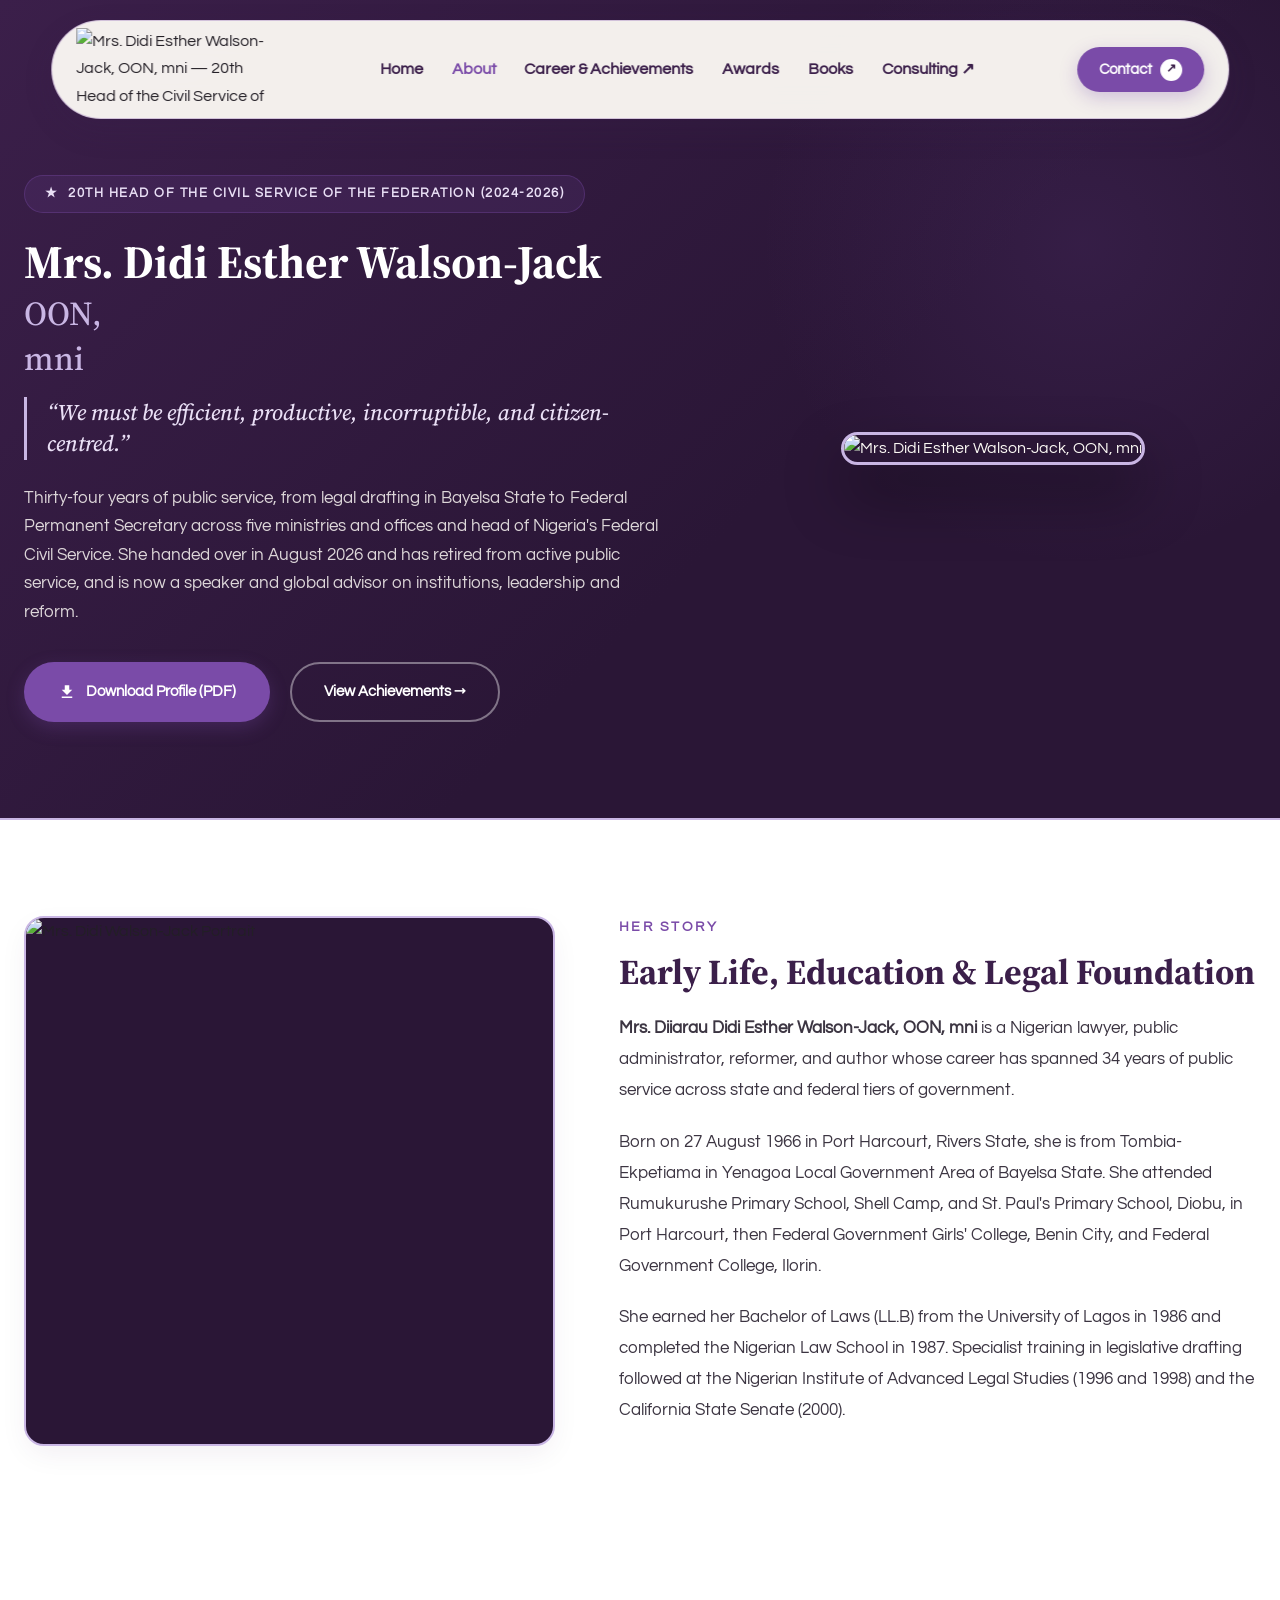
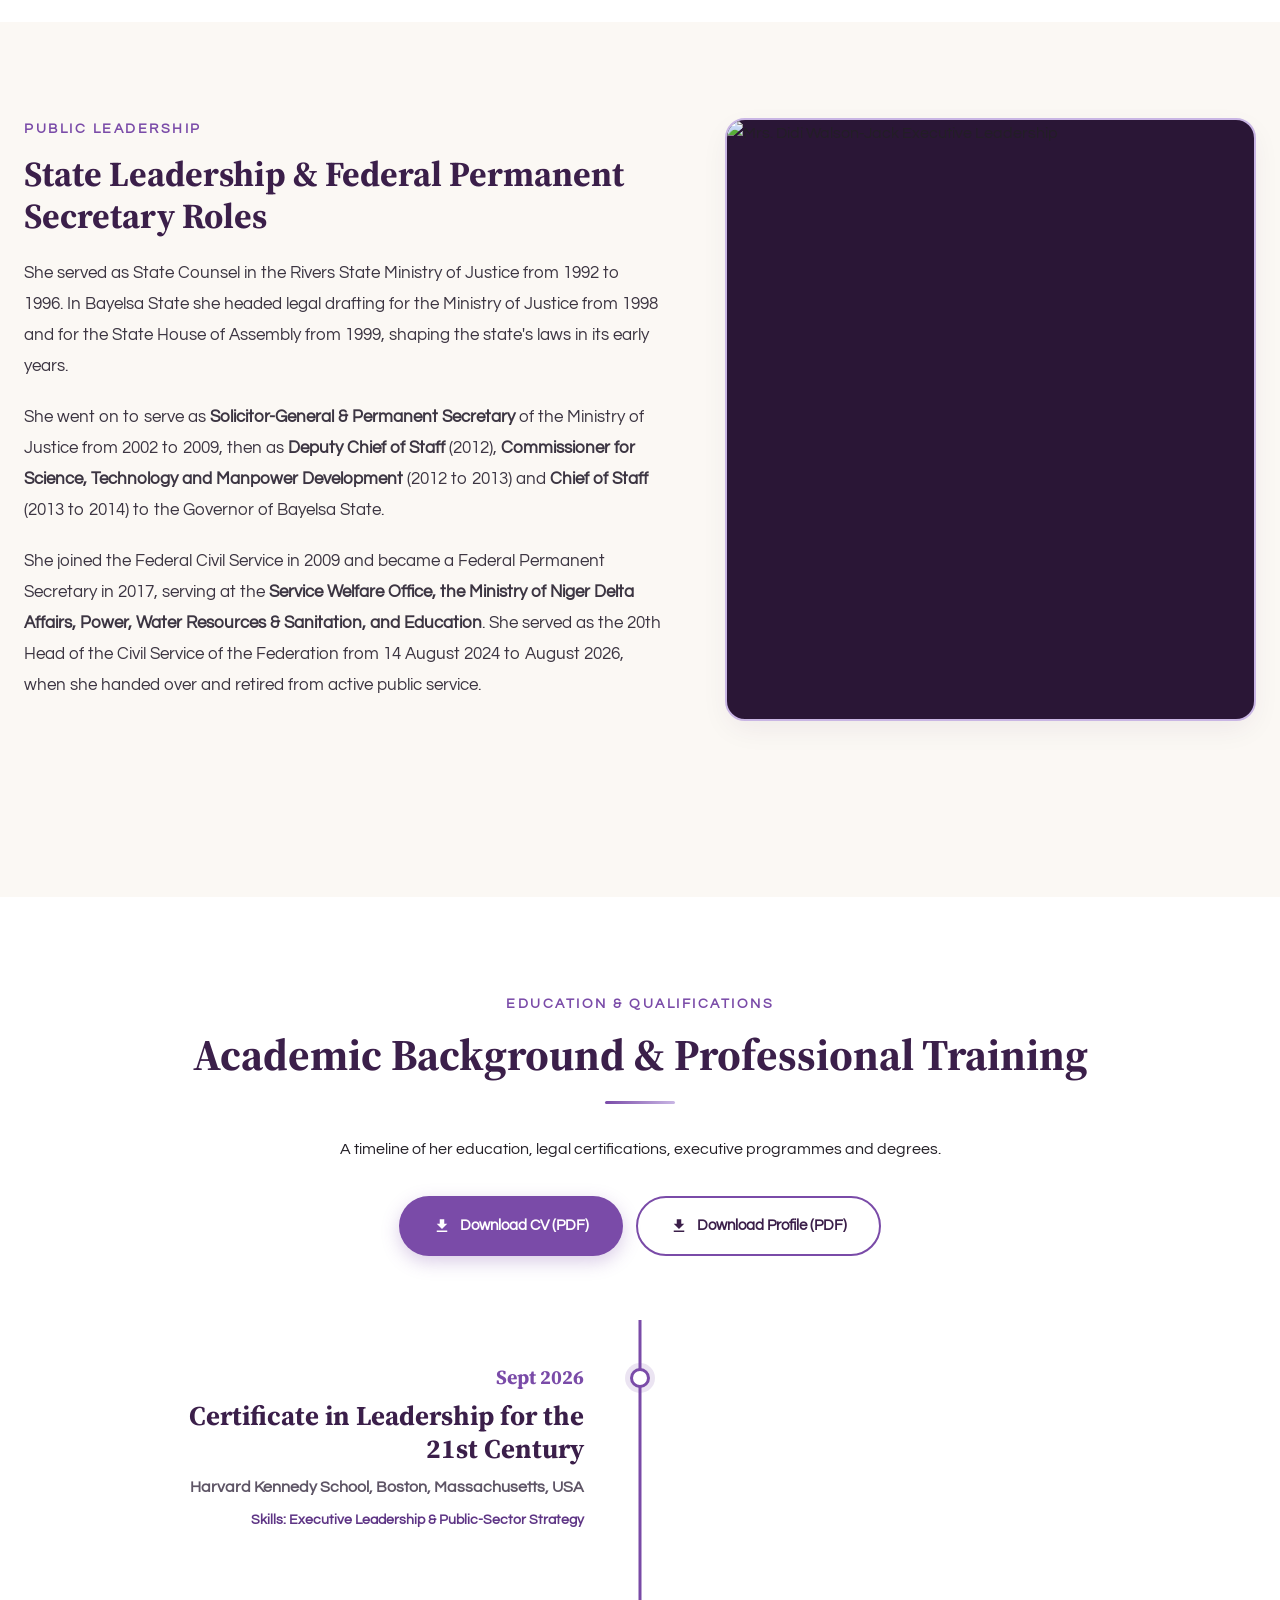
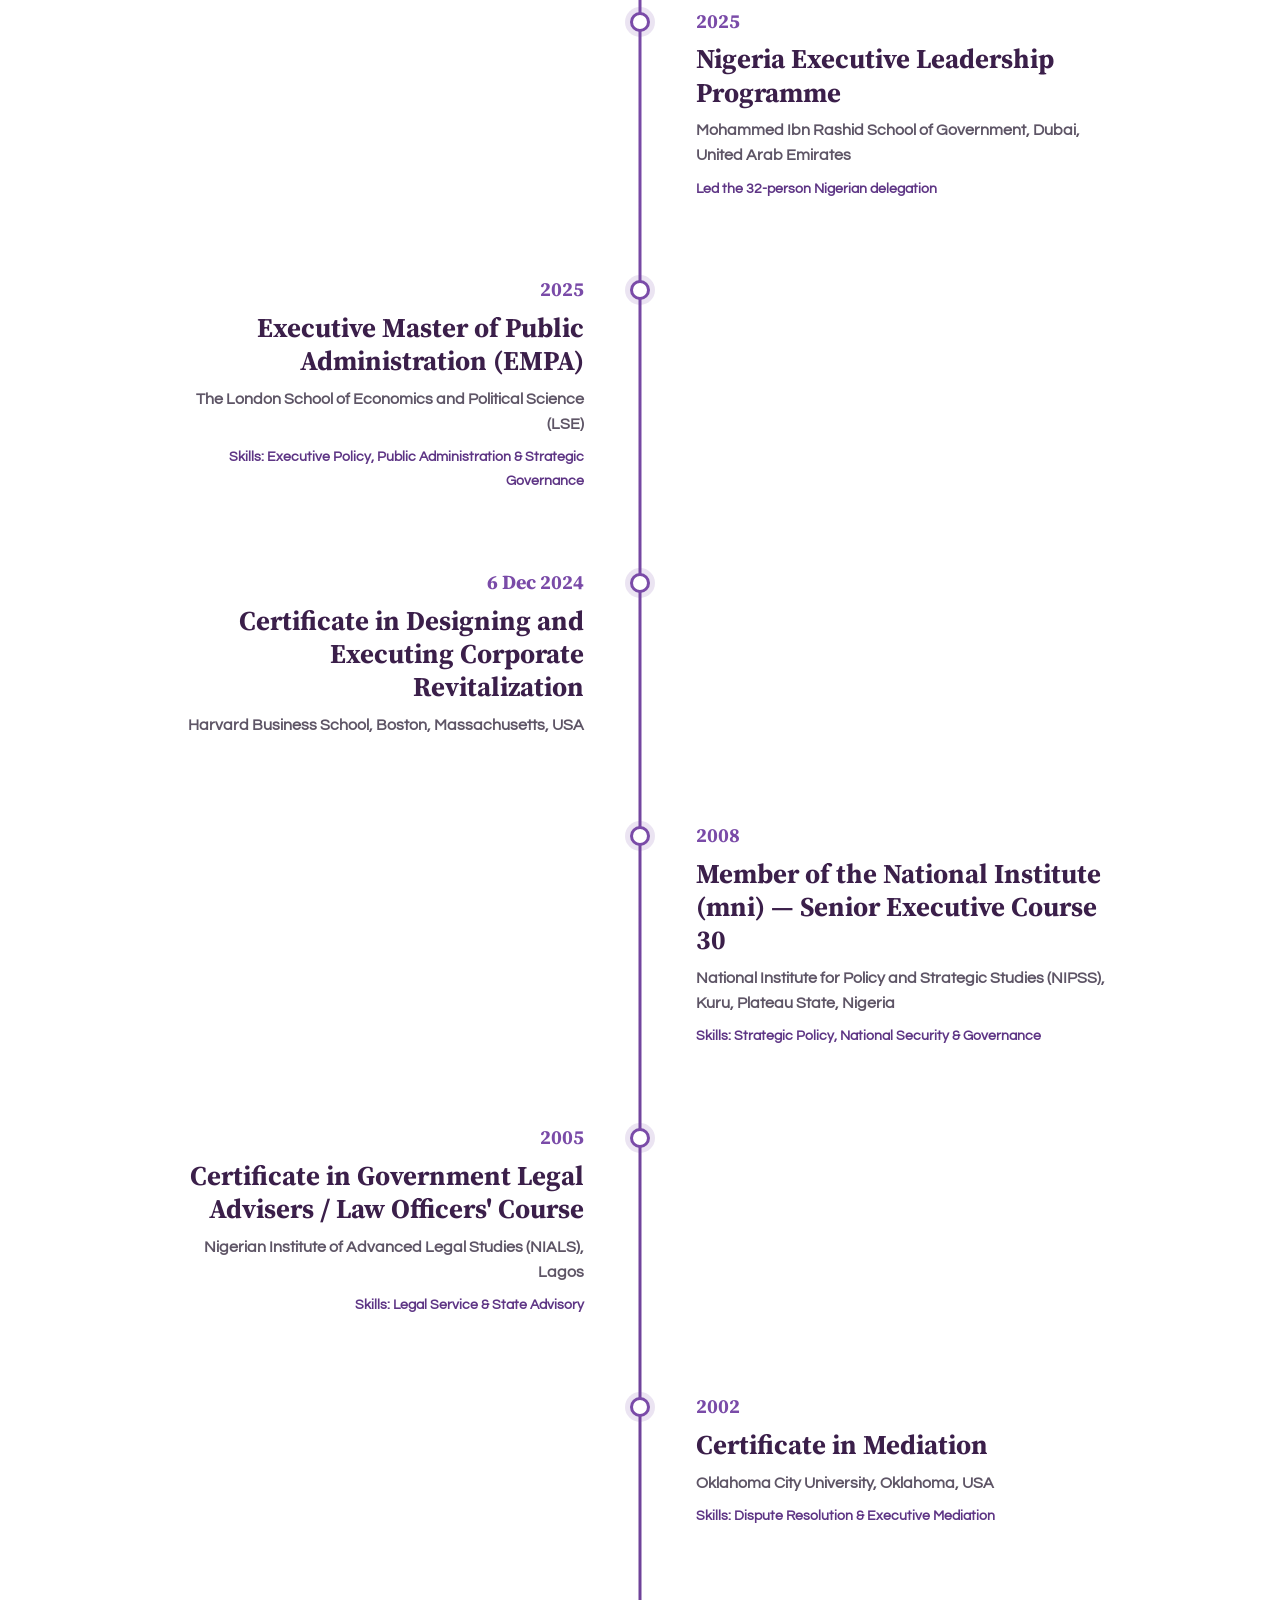
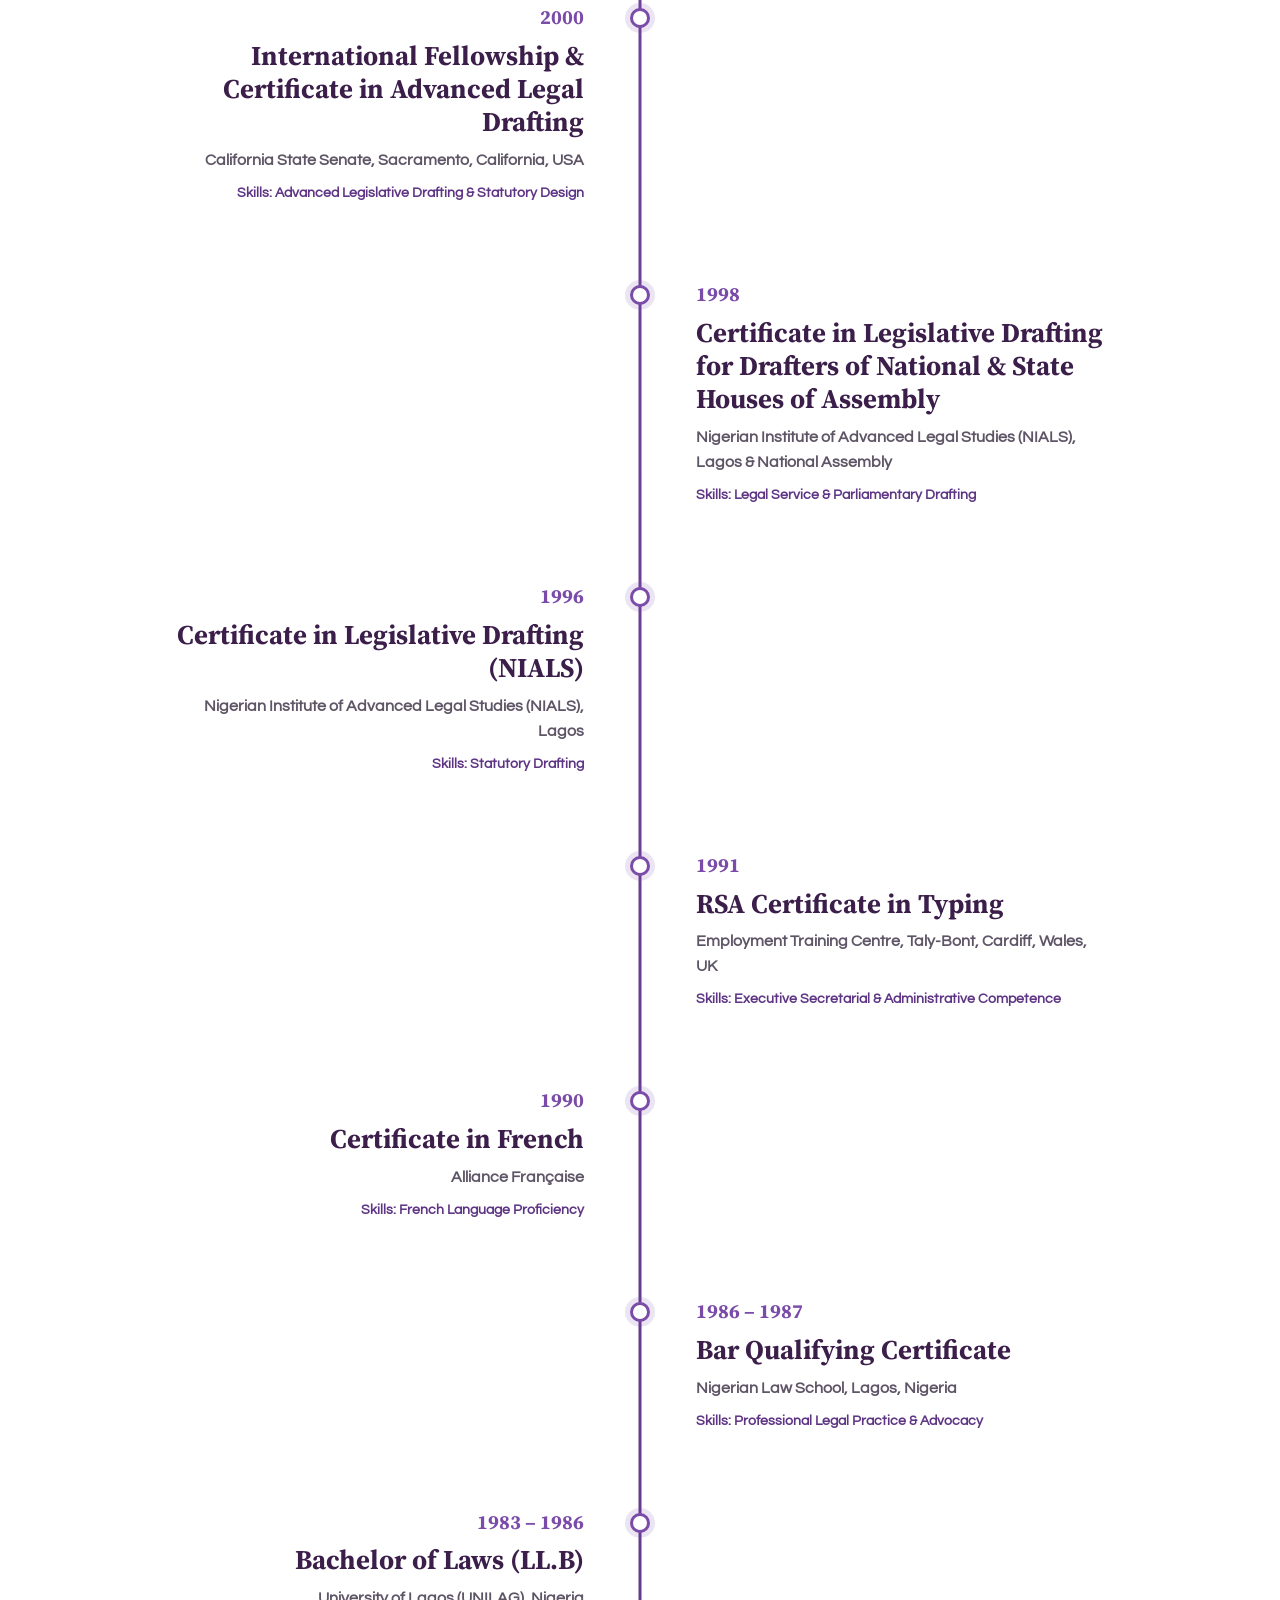
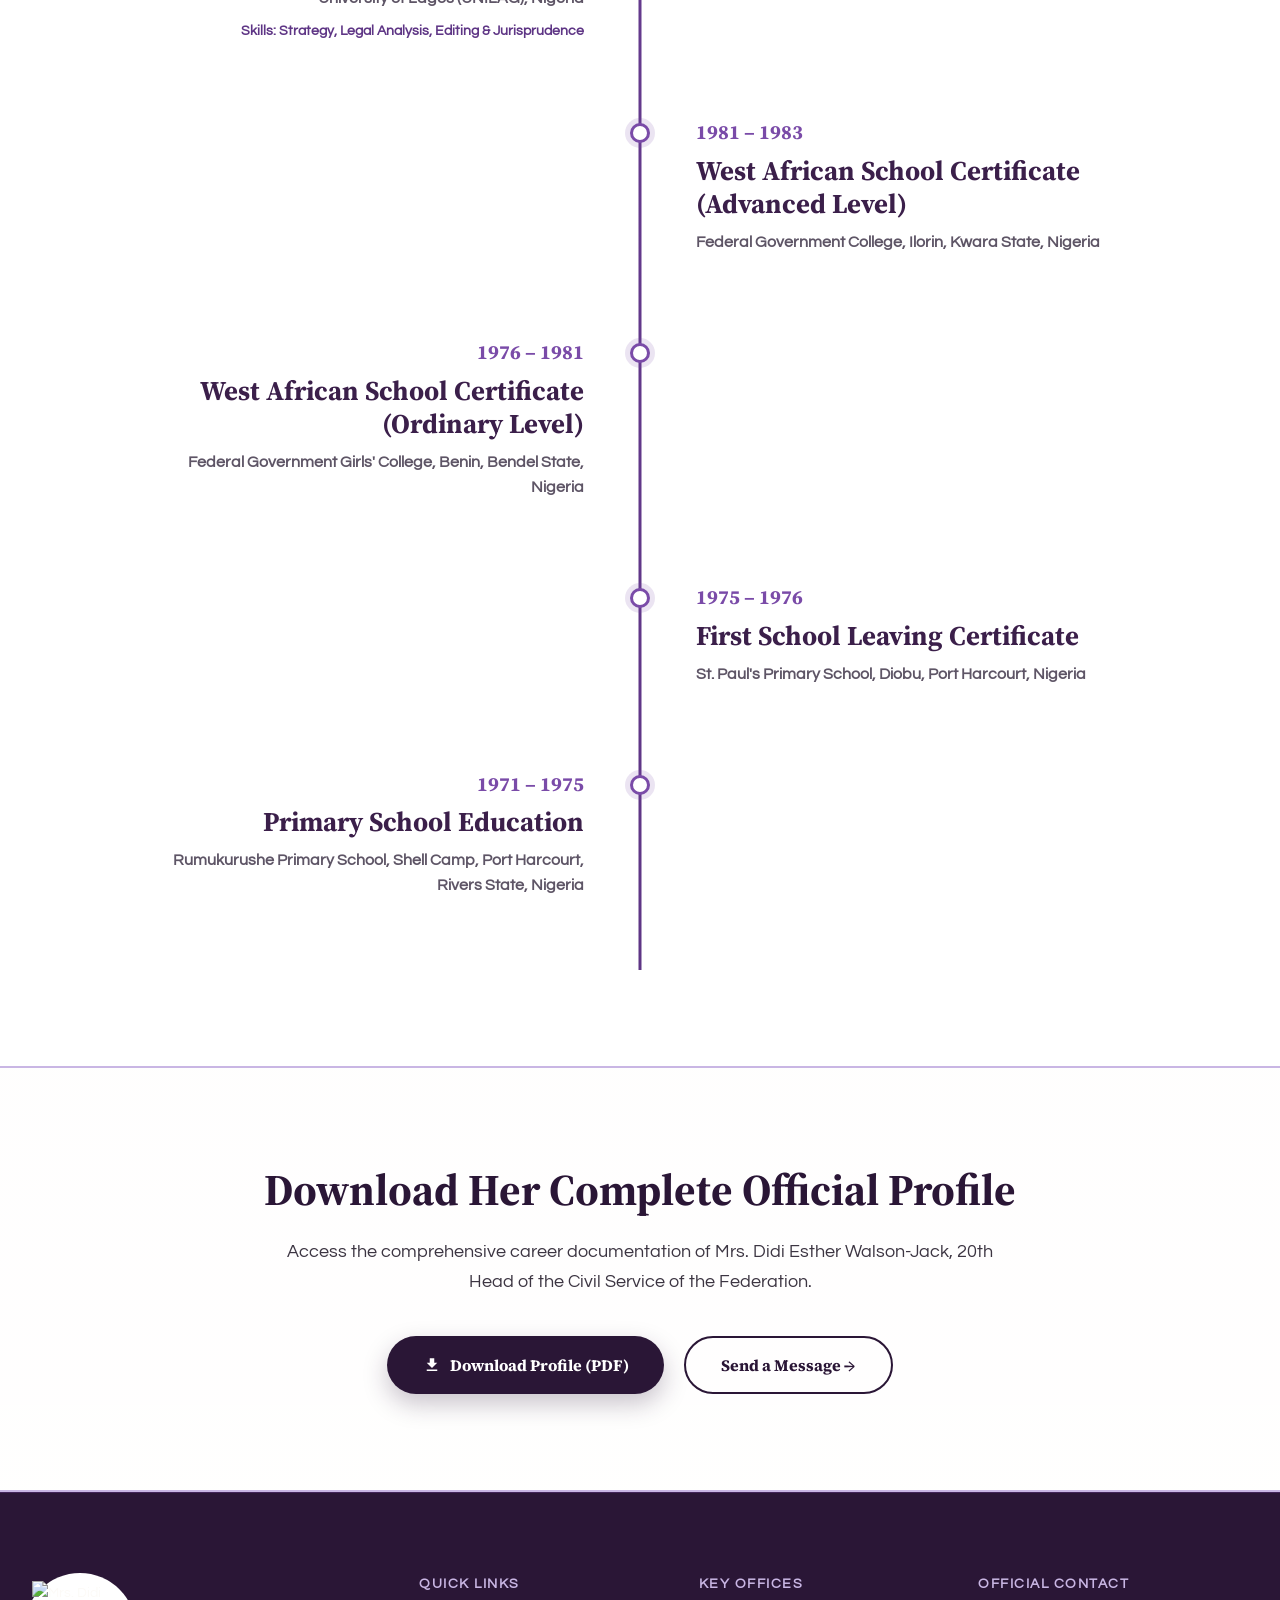
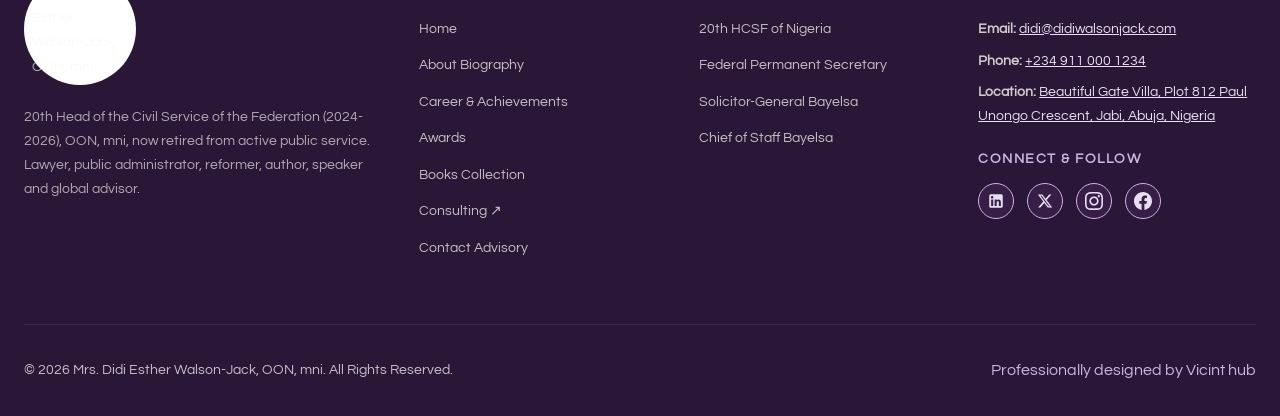
==== commit 6fbe8d57: "Home hero backgrounds, new phone number, About download buttons moved above timeline Co-Authored-By:" ====
--- a/about.html
+++ b/about.html
@@ -74,7 +74,7 @@
    "url": "https://didiwalsonjack.com/",
    "image": "https://res.cloudinary.com/pwkdspnn/image/upload/f_auto,q_auto:good,w_1000/v1787818879/IMG_1929_h6dhus.webp",
    "email": "mailto:didi@didiwalsonjack.com",
-   "telephone": "+2349095119999",
+   "telephone": "+2349110001234",
    "address": {
     "@type": "PostalAddress",
     "streetAddress": "Beautiful Gate Villa, Plot 812 Paul Unongo Crescent, Jabi",
@@ -1035,6 +1035,11 @@
           </p>
         </div>
 
+        <div class="dl-group" style="margin: 2rem 0 3rem;">
+          <a href="https://didiwalsonjack.com/wp-content/uploads/2026/10/CV-OF-DIIARAU-DIDI-ESTHER-WALSON-JACK.pdf" target="_blank" rel="noopener" download class="btn btn-gold"><svg viewBox="0 0 24 24" style="width: 18px; height: 18px; fill: currentColor;"><path d="M19 9h-4V3H9v6H5l7 7 7-7zM5 18v2h14v-2H5z"/></svg> Download CV (PDF)</a>
+          <a href="https://didiwalsonjack.com/wp-content/uploads/2026/10/PROFILE-OF-MRS-DIDI-WALSON-JACK.pdf" target="_blank" rel="noopener" download class="btn btn-dl-secondary"><svg viewBox="0 0 24 24" style="width: 18px; height: 18px; fill: currentColor;"><path d="M19 9h-4V3H9v6H5l7 7 7-7zM5 18v2h14v-2H5z"/></svg> Download Profile (PDF)</a>
+        </div>
+
         <!-- VERTICAL CENTER LINE TIMELINE WRAPPER -->
         <div class="edu-timeline-wrapper">
 
@@ -1161,10 +1166,6 @@
 
         </div>
 
-        <div class="dl-group" style="margin-top: 3rem;">
-          <a href="https://didiwalsonjack.com/wp-content/uploads/2026/10/CV-OF-DIIARAU-DIDI-ESTHER-WALSON-JACK.pdf" target="_blank" rel="noopener" download class="btn btn-gold"><svg viewBox="0 0 24 24" style="width: 18px; height: 18px; fill: currentColor;"><path d="M19 9h-4V3H9v6H5l7 7 7-7zM5 18v2h14v-2H5z"/></svg> Download CV (PDF)</a>
-          <a href="https://didiwalsonjack.com/wp-content/uploads/2026/10/PROFILE-OF-MRS-DIDI-WALSON-JACK.pdf" target="_blank" rel="noopener" download class="btn btn-dl-secondary"><svg viewBox="0 0 24 24" style="width: 18px; height: 18px; fill: currentColor;"><path d="M19 9h-4V3H9v6H5l7 7 7-7zM5 18v2h14v-2H5z"/></svg> Download Profile (PDF)</a>
-        </div>
       </div>
     </section>
 
@@ -1223,7 +1224,7 @@
             <strong>Email:</strong> <a href="mailto:didi@didiwalsonjack.com" style="color: var(--gold-light); text-decoration: underline;">didi@didiwalsonjack.com</a>
           </p>
           <p style="font-size: 0.88rem; margin-bottom: 0.5rem; color: rgba(251,248,244,0.8);">
-            <strong>Phone:</strong> <a href="tel:+2349095119999" style="color: var(--gold-light); text-decoration: underline;">+234 909 511 9999</a>
+            <strong>Phone:</strong> <a href="tel:+2349110001234" style="color: var(--gold-light); text-decoration: underline;">+234 911 000 1234</a>
           </p>
           <p style="font-size: 0.88rem; margin-bottom: 1.25rem; color: rgba(251,248,244,0.8);">
             <strong>Location:</strong> <a href="https://maps.google.com/?q=Beautiful+Gate+Villa,+Plot+812+Paul+Unongo+Crescent,+Jabi,+Abuja,+Nigeria" target="_blank" rel="noopener" style="color: var(--gold-light); text-decoration: underline;">Beautiful Gate Villa, Plot 812 Paul Unongo Crescent, Jabi, Abuja, Nigeria</a>
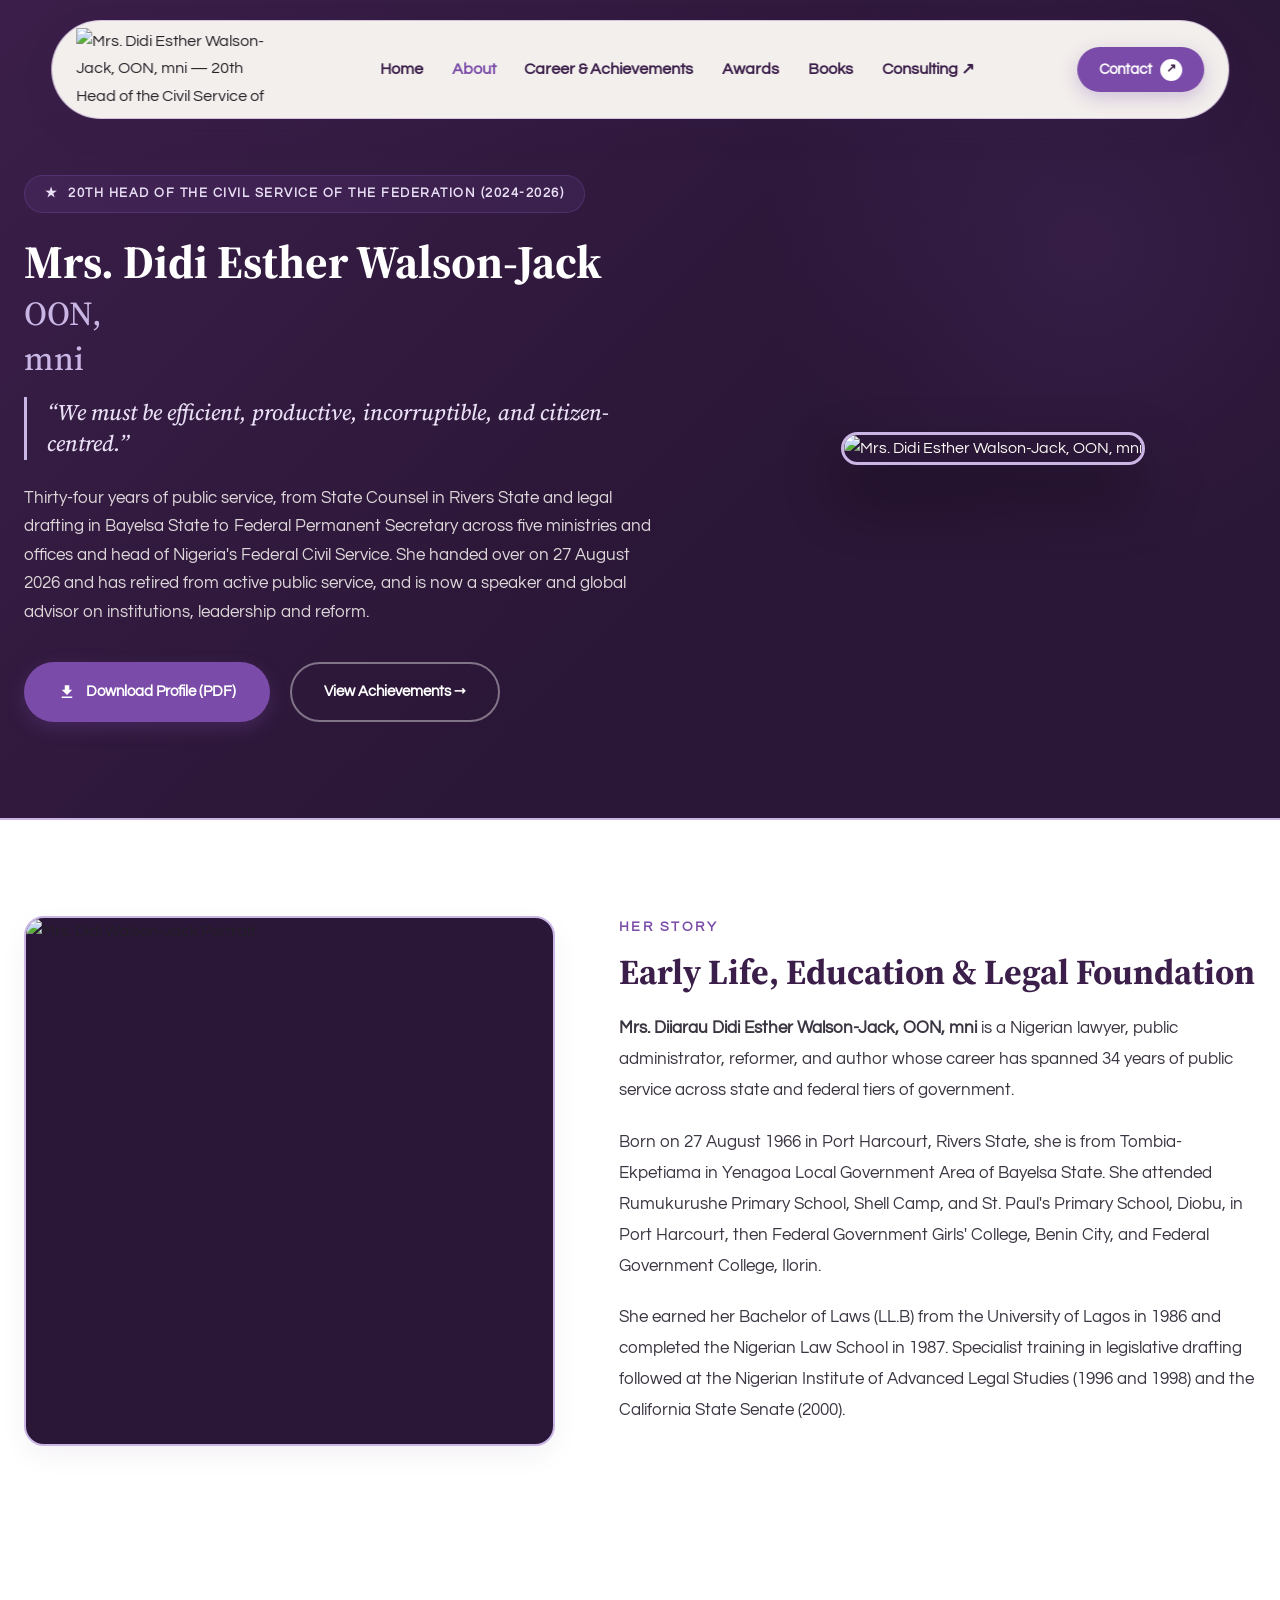
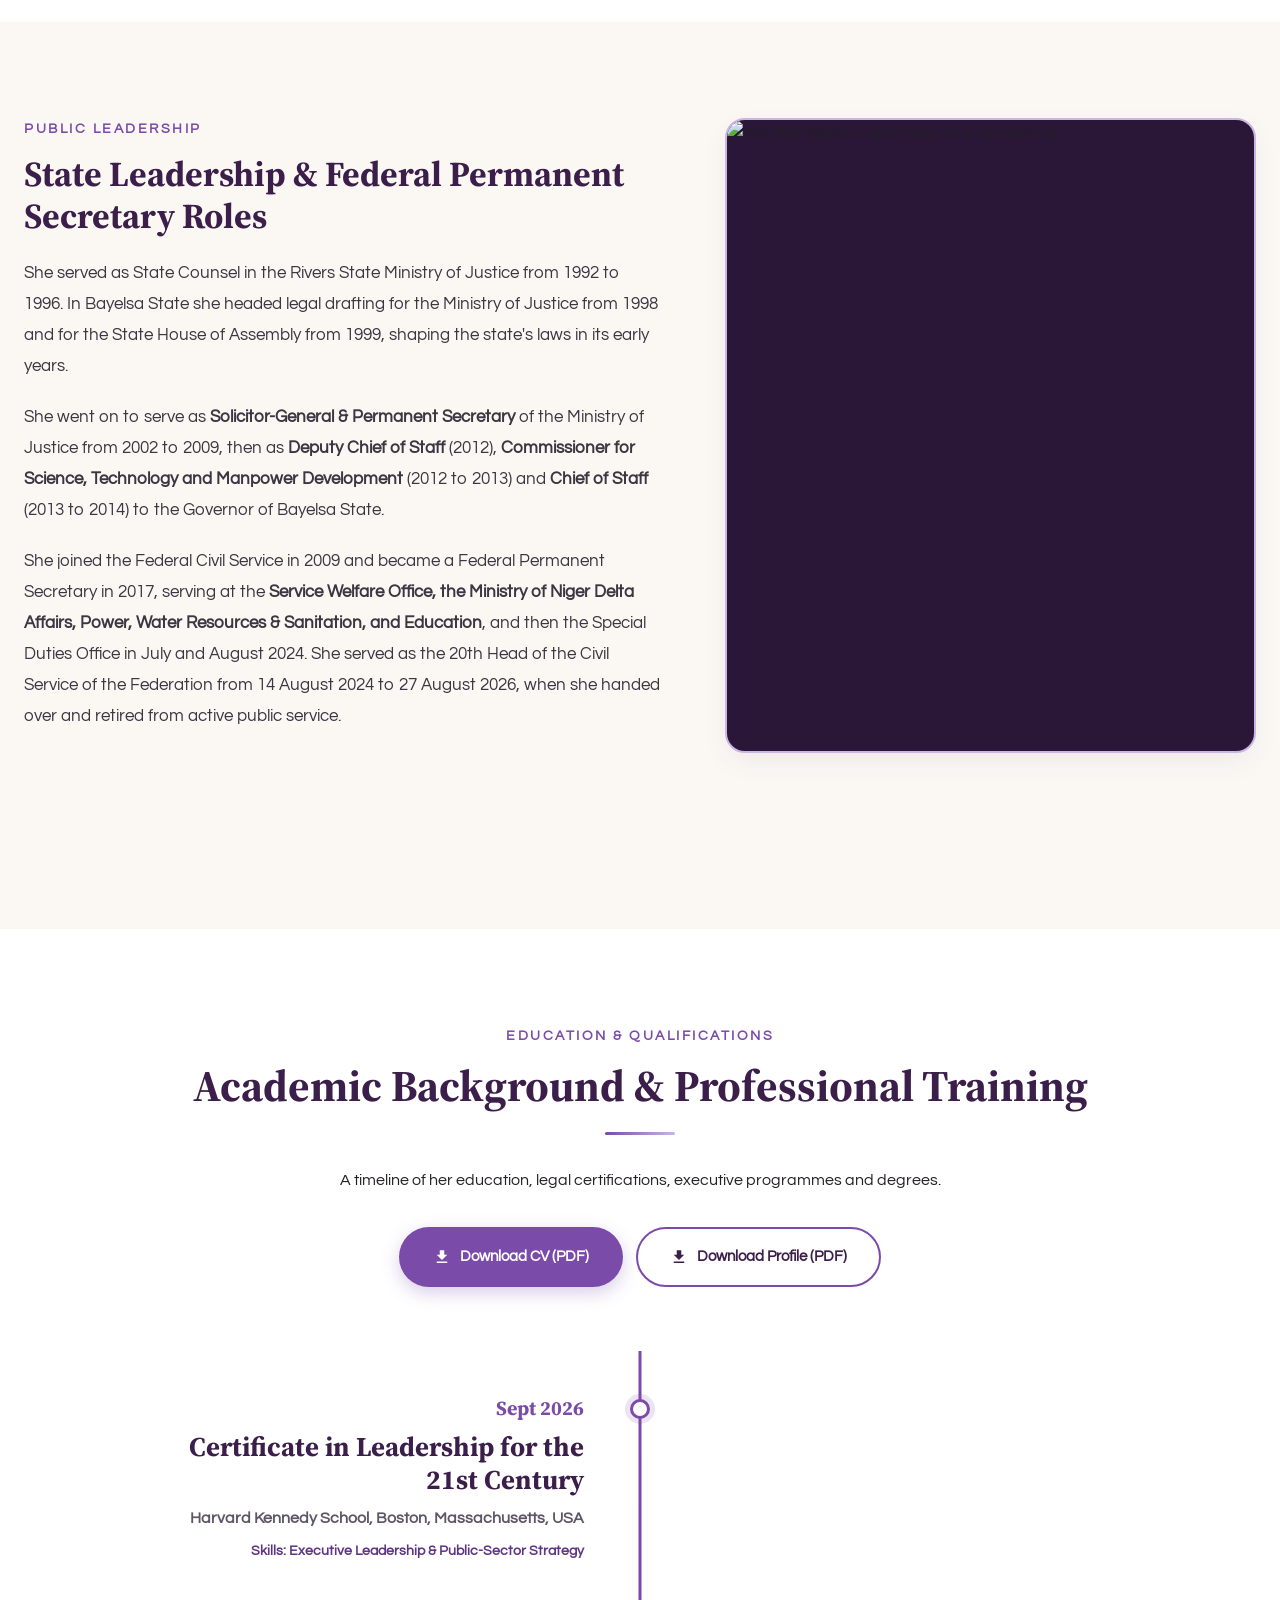
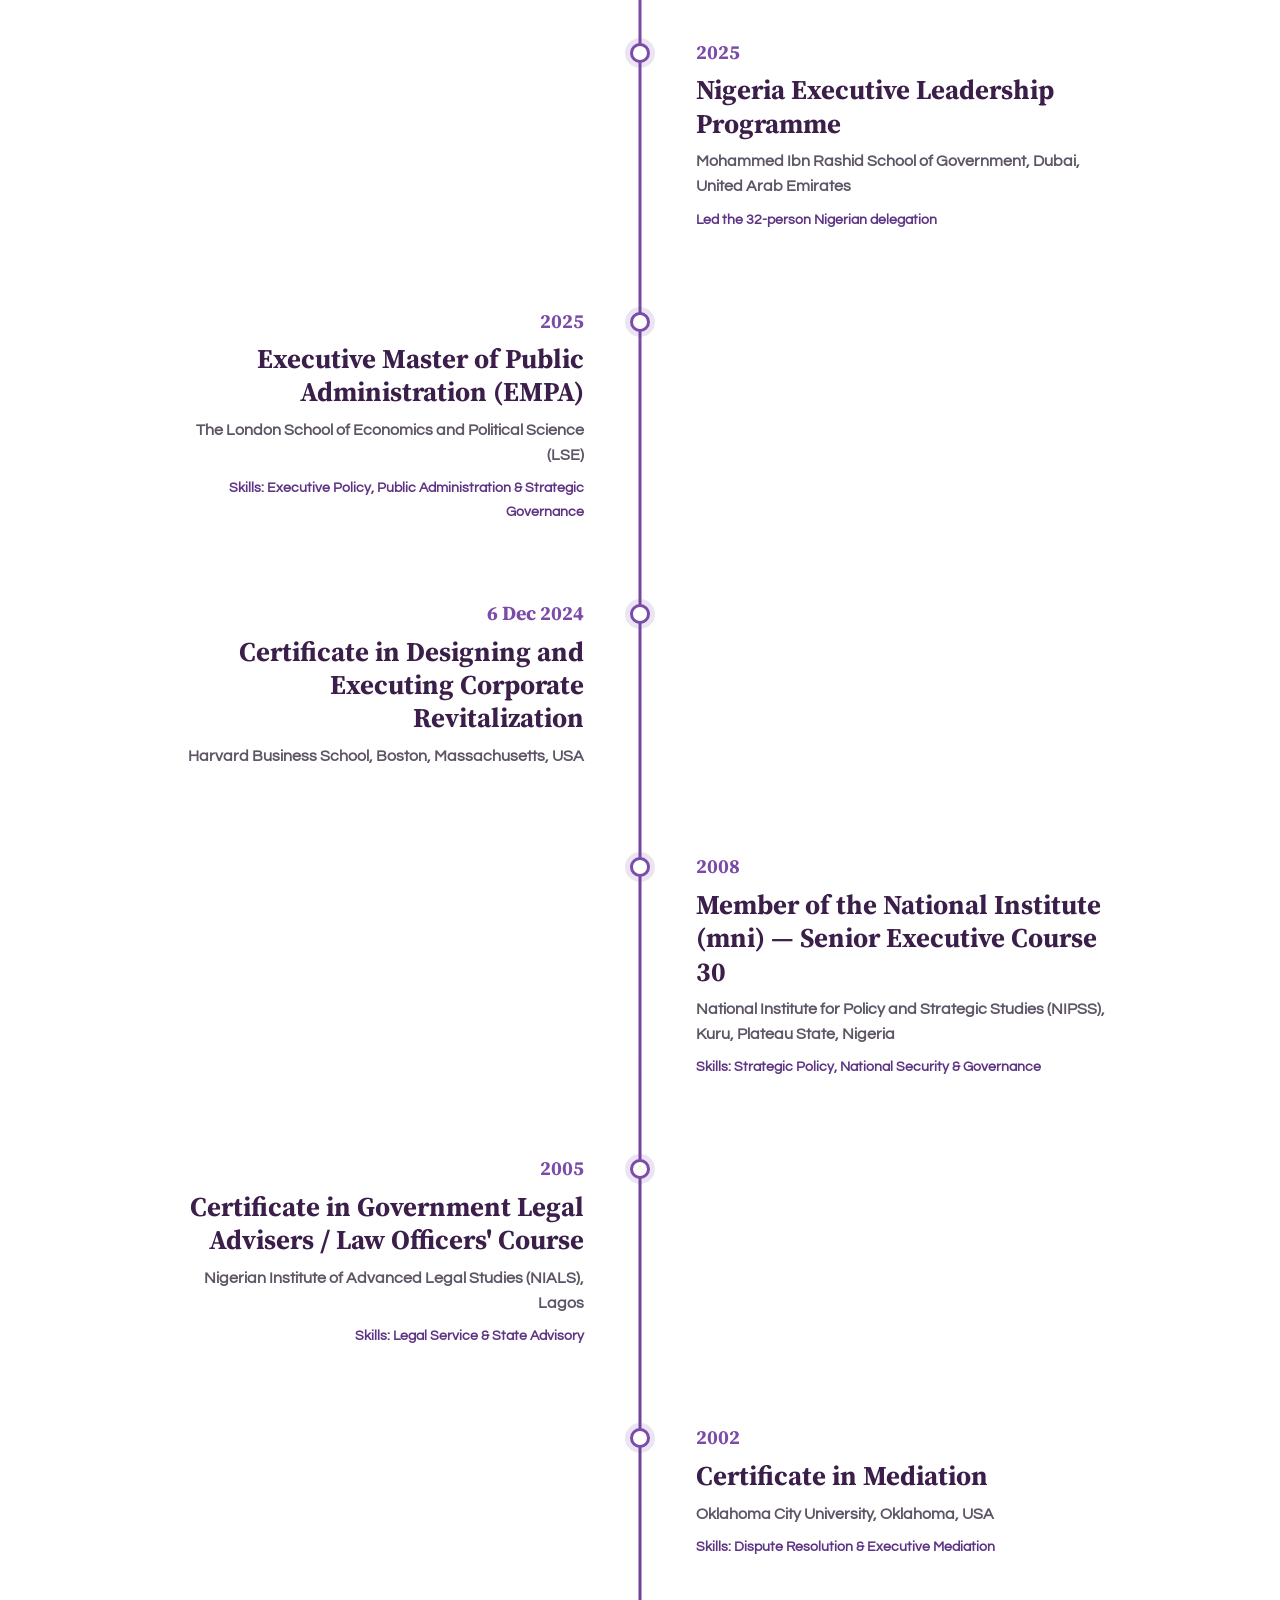
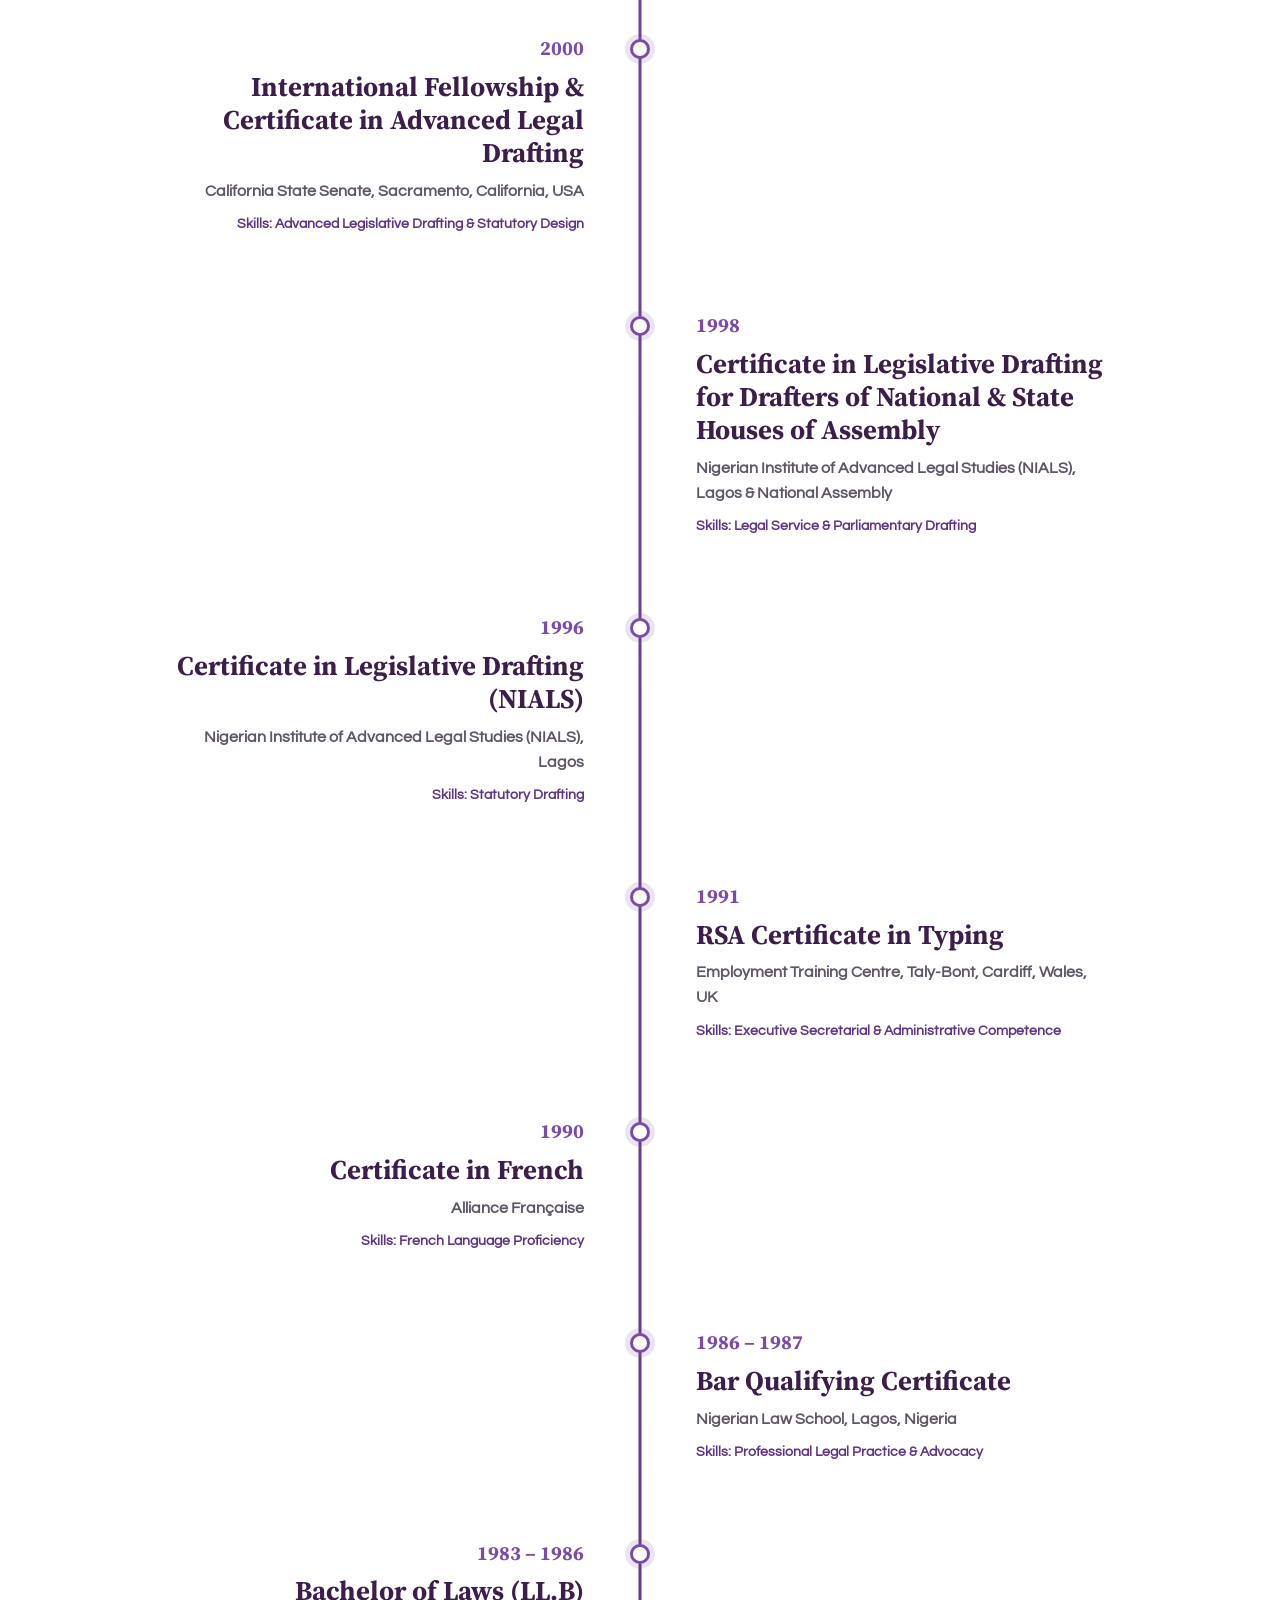
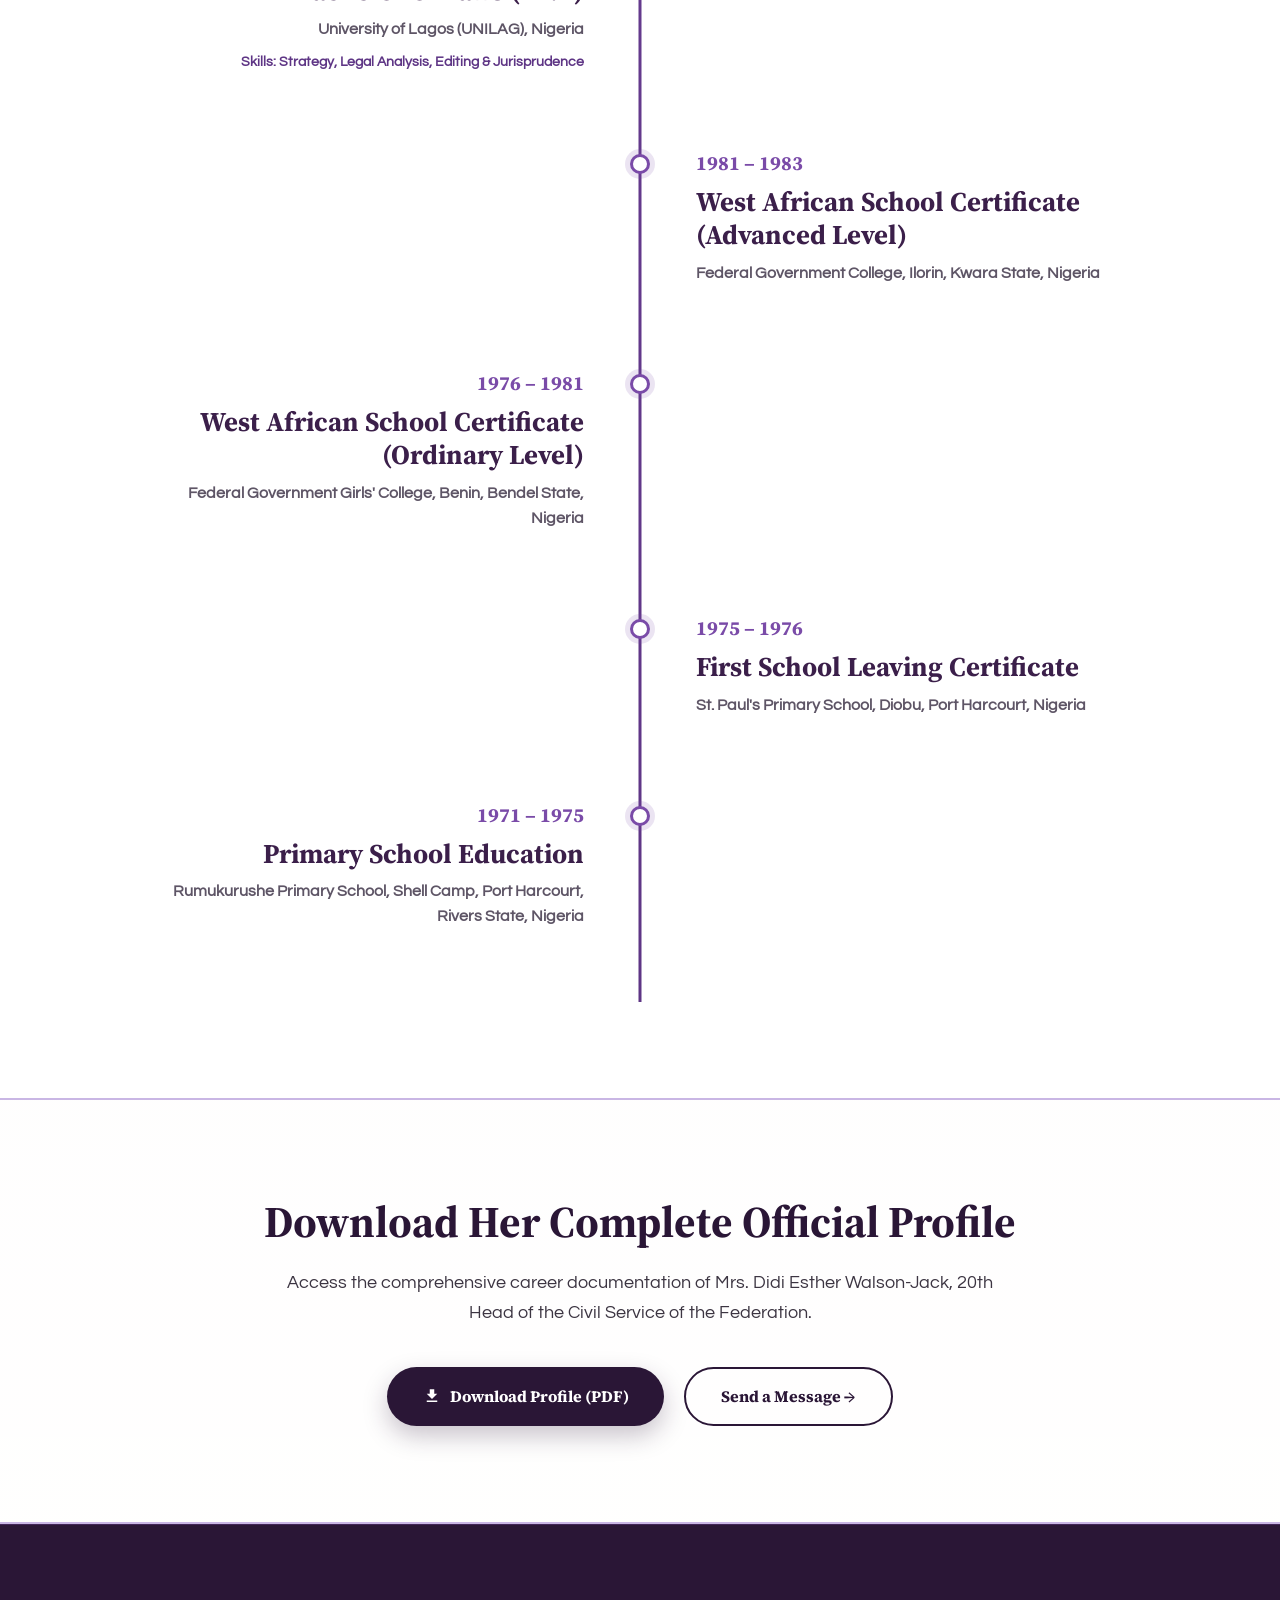
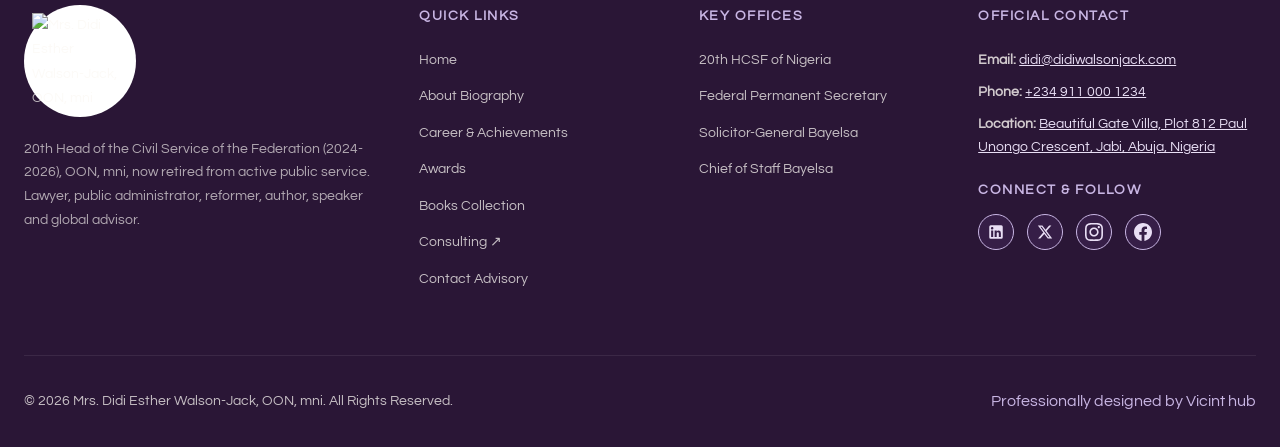
==== commit 578c88fa: "Content corrections from CV/Profile/Legacy review; awards title auto-fit Co-Authored-By: Claude Sonn" ====
--- a/about.html
+++ b/about.html
@@ -233,7 +233,7 @@
      "name": "Where did she begin her public service career?",
      "acceptedAnswer": {
       "@type": "Answer",
-      "text": "She began as a legal draftswoman in Bayelsa State, rose to Solicitor-General and Permanent Secretary of the Ministry of Justice, joined the Federal Civil Service in 2009 and became a Federal Permanent Secretary in 2017."
+      "text": "She began as State Counsel in Rivers State in 1992, headed legal drafting in Bayelsa State from 1998, rose to Solicitor-General and Permanent Secretary of the Ministry of Justice, joined the Federal Civil Service in 2009 and became a Federal Permanent Secretary in 2017."
      }
     },
     {
@@ -889,8 +889,35 @@
     .mni { text-transform: none !important; letter-spacing: inherit; }
     :focus-visible { outline: 2px solid var(--amethyst); outline-offset: 2px; }
   </style>
+<style id="a11y-resp">
+    /* ===== Accessibility & responsive refinements (additive; desktop look unchanged) ===== */
+    .skip-link { transition: none; position: absolute; left: 12px; top: -120px; z-index: 100000; background: #3B1F4A; color: #FFFFFF; padding: 0.8rem 1.2rem; border-radius: 8px; font-weight: 700; text-decoration: none; box-shadow: 0 0 0 2px #FFFFFF; }
+    .skip-link:focus { top: 12px; }
+    main[tabindex="-1"]:focus, main[tabindex="-1"]:focus-visible { outline: none; box-shadow: none; }
+    a:focus-visible, button:focus-visible, input:focus-visible, select:focus-visible, textarea:focus-visible, summary:focus-visible, [tabindex]:focus-visible { outline: 3px solid #7A4BA8; outline-offset: 3px; box-shadow: 0 0 0 2px #FFFFFF; }
+    .mobile-drawer { max-height: calc(100vh - 7rem); max-height: calc(100dvh - 7rem); overflow-y: auto; overscroll-behavior: contain; }
+    @media (max-width: 992px) { .mobile-toggle { width: 44px; height: 44px; } }
+    img, video, iframe, svg { max-width: 100%; }
+    /* contrast fixes (text colour only; backgrounds unchanged) */
+    .status-badge.badge-available, .featured-book-badge { color: #2A1636; }
+    /* touch / target-size */
+    .kfa-dot { width: 24px; height: 24px; padding: 7px; margin: 0 -3px; box-sizing: border-box; background-clip: content-box; }
+    .kfa-dot.on { width: 42px; }
+    /* narrow-screen reflow */
+    .contact-split-grid > *, .aw-layout > * { min-width: 0; }
+    @media (max-width: 1240px) { .advisory-bento-grid { grid-template-columns: repeat(2, minmax(0, 1fr)) !important; } .advisory-bento-grid > * { min-width: 0; } }
+    @media (max-width: 576px) { .advisory-bento-grid { grid-template-columns: minmax(0, 1fr) !important; } }
+    @media (max-width: 992px) { .aw-layout { grid-template-columns: minmax(0, 1fr) !important; } .contact-split-grid { grid-template-columns: minmax(0, 1fr) !important; } }
+    @media (max-width: 359px) { #turnstileBox { transform: scale(0.85); transform-origin: left top; height: 56px; } }
+    .contact-input-field, .contact-textarea-field { border-color: #8B8494; }
+    @media (prefers-reduced-motion: reduce) {
+      *, *::before, *::after { animation-duration: 0.01ms !important; animation-iteration-count: 1 !important; transition-duration: 0.01ms !important; scroll-behavior: auto !important; }
+      .marquee-track { animation: none !important; }
+    }
+  </style>
 </head>
 <body>
+  <a class="skip-link" href="#main-content">Skip to main content</a>
 
   <!-- HEADER -->
   <header class="header" id="navbar">
@@ -927,7 +954,7 @@
     </div>
   </header>
 
-  <main>
+  <main id="main-content" tabindex="-1">
     <!-- HERO SECTION -->
     <section class="hero">
       <div class="container">
@@ -944,7 +971,7 @@
               “We must be efficient, productive, incorruptible, and citizen-centred.”
             </p>
             <p class="hero-bio">
-              Thirty-four years of public service, from legal drafting in Bayelsa State to Federal Permanent Secretary across five ministries and offices and head of Nigeria's Federal Civil Service. She handed over in August 2026 and has retired from active public service, and is now a speaker and global advisor on institutions, leadership and reform.
+              Thirty-four years of public service, from State Counsel in Rivers State and legal drafting in Bayelsa State to Federal Permanent Secretary across five ministries and offices and head of Nigeria's Federal Civil Service. She handed over on 27 August 2026 and has retired from active public service, and is now a speaker and global advisor on institutions, leadership and reform.
             </p>
             <div class="hero-cta-group">
               <a href="https://didiwalsonjack.com/wp-content/uploads/2026/10/PROFILE-OF-MRS-DIDI-WALSON-JACK.pdf" target="_blank" rel="noopener" download class="btn btn-gold">
@@ -1011,7 +1038,7 @@
               She went on to serve as <strong>Solicitor-General &amp; Permanent Secretary</strong> of the Ministry of Justice from 2002 to 2009, then as <strong>Deputy Chief of Staff</strong> (2012), <strong>Commissioner for Science, Technology and Manpower Development</strong> (2012 to 2013) and <strong>Chief of Staff</strong> (2013 to 2014) to the Governor of Bayelsa State.
             </p>
             <p class="profile-paragraph">
-              She joined the Federal Civil Service in 2009 and became a Federal Permanent Secretary in 2017, serving at the <strong>Service Welfare Office, the Ministry of Niger Delta Affairs, Power, Water Resources &amp; Sanitation, and Education</strong>. She served as the 20th Head of the Civil Service of the Federation from 14 August 2024 to August 2026, when she handed over and retired from active public service.
+              She joined the Federal Civil Service in 2009 and became a Federal Permanent Secretary in 2017, serving at the <strong>Service Welfare Office, the Ministry of Niger Delta Affairs, Power, Water Resources &amp; Sanitation, and Education</strong>, and then the Special Duties Office in July and August 2024. She served as the 20th Head of the Civil Service of the Federation from 14 August 2024 to 27 August 2026, when she handed over and retired from active public service.
             </p>
           </div>
 
@@ -1294,5 +1321,22 @@
     });
   </script>
 
+<script id="a11y-resp-js">
+    /* Menu button state, Escape to close, focus return. Works alongside each page's own toggle code. */
+    (function () {
+      function init() {
+        var btn = document.getElementById('mobileToggleBtn'), drawer = document.getElementById('mobileDrawer');
+        if (!btn || !drawer) return;
+        btn.setAttribute('aria-controls', 'mobileDrawer');
+        btn.setAttribute('aria-expanded', 'false');
+        function sync() { btn.setAttribute('aria-expanded', drawer.classList.contains('open') ? 'true' : 'false'); }
+        new MutationObserver(sync).observe(drawer, { attributes: true, attributeFilter: ['class'] });
+        document.addEventListener('keydown', function (e) {
+          if (e.key === 'Escape' && drawer.classList.contains('open')) { btn.click(); btn.focus(); }
+        });
+      }
+      if (document.readyState === 'loading') document.addEventListener('DOMContentLoaded', init); else init();
+    })();
+  </script>
 </body>
 </html>
